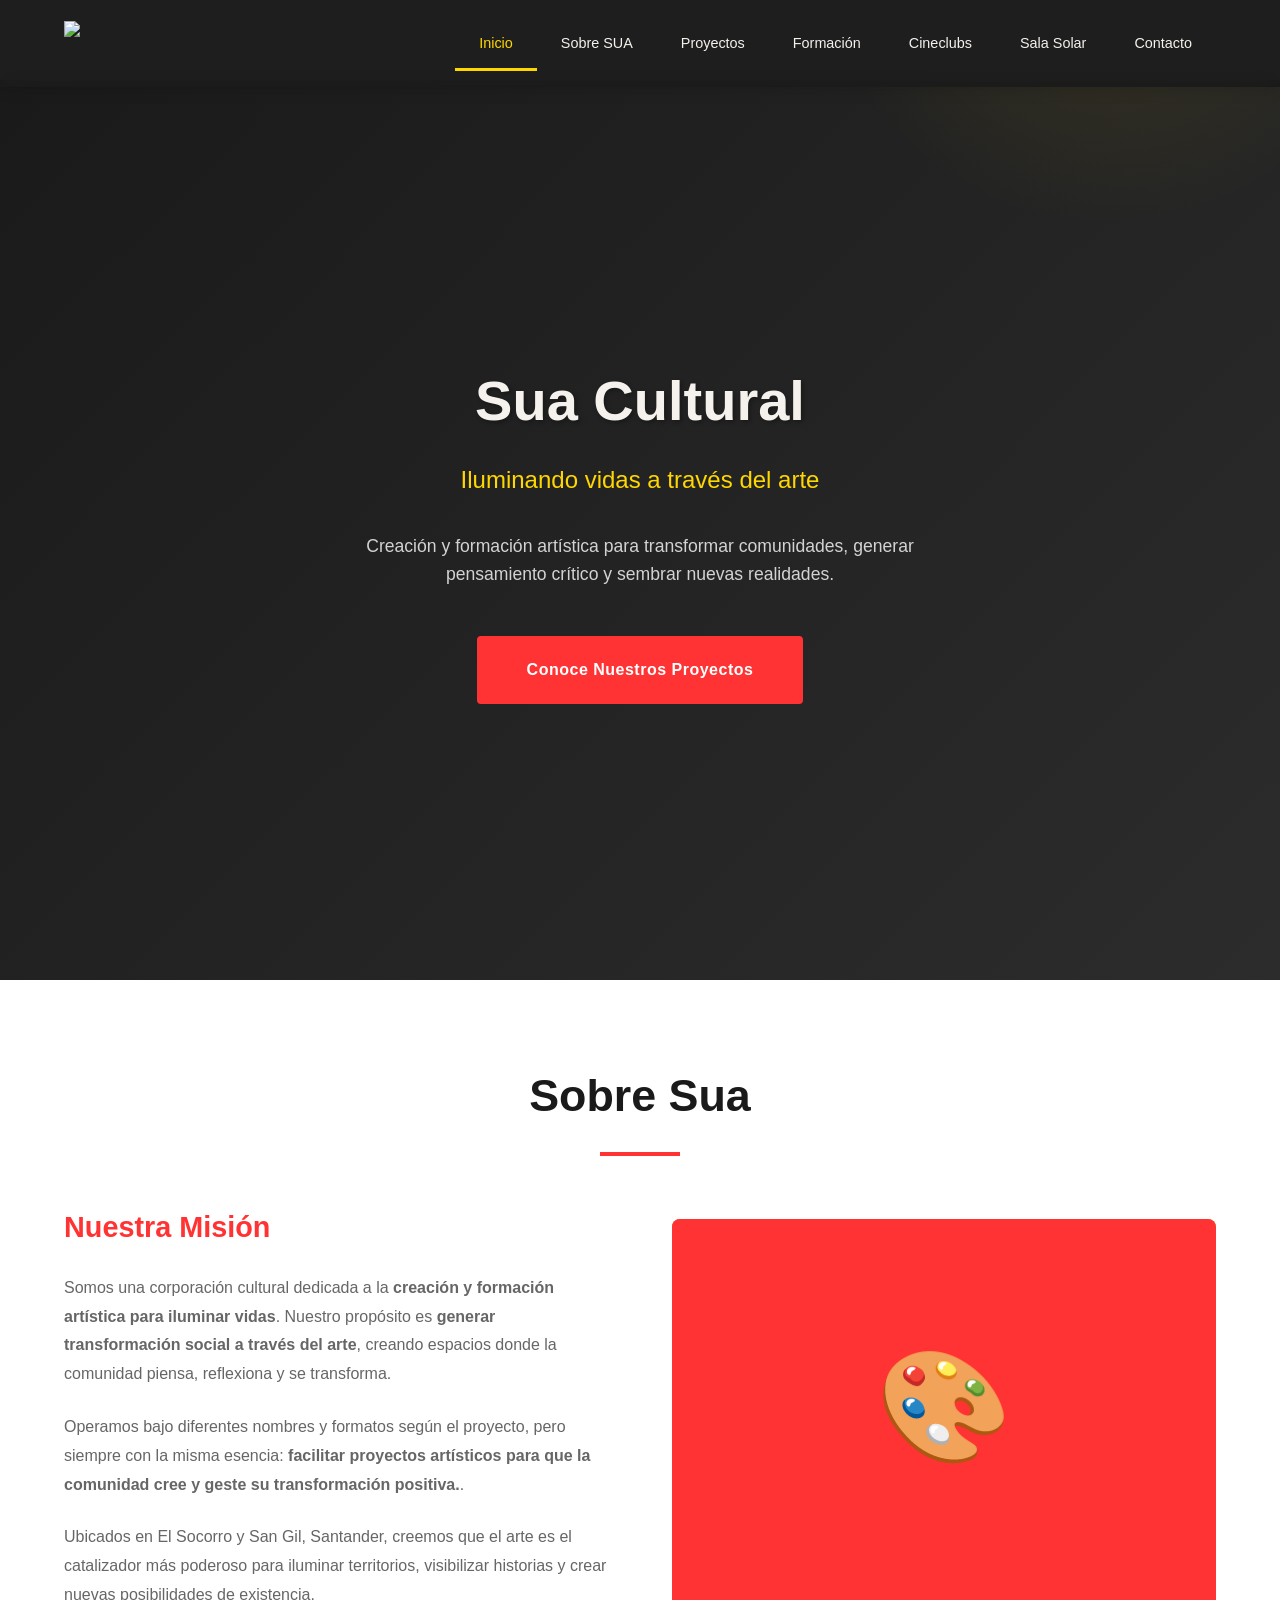
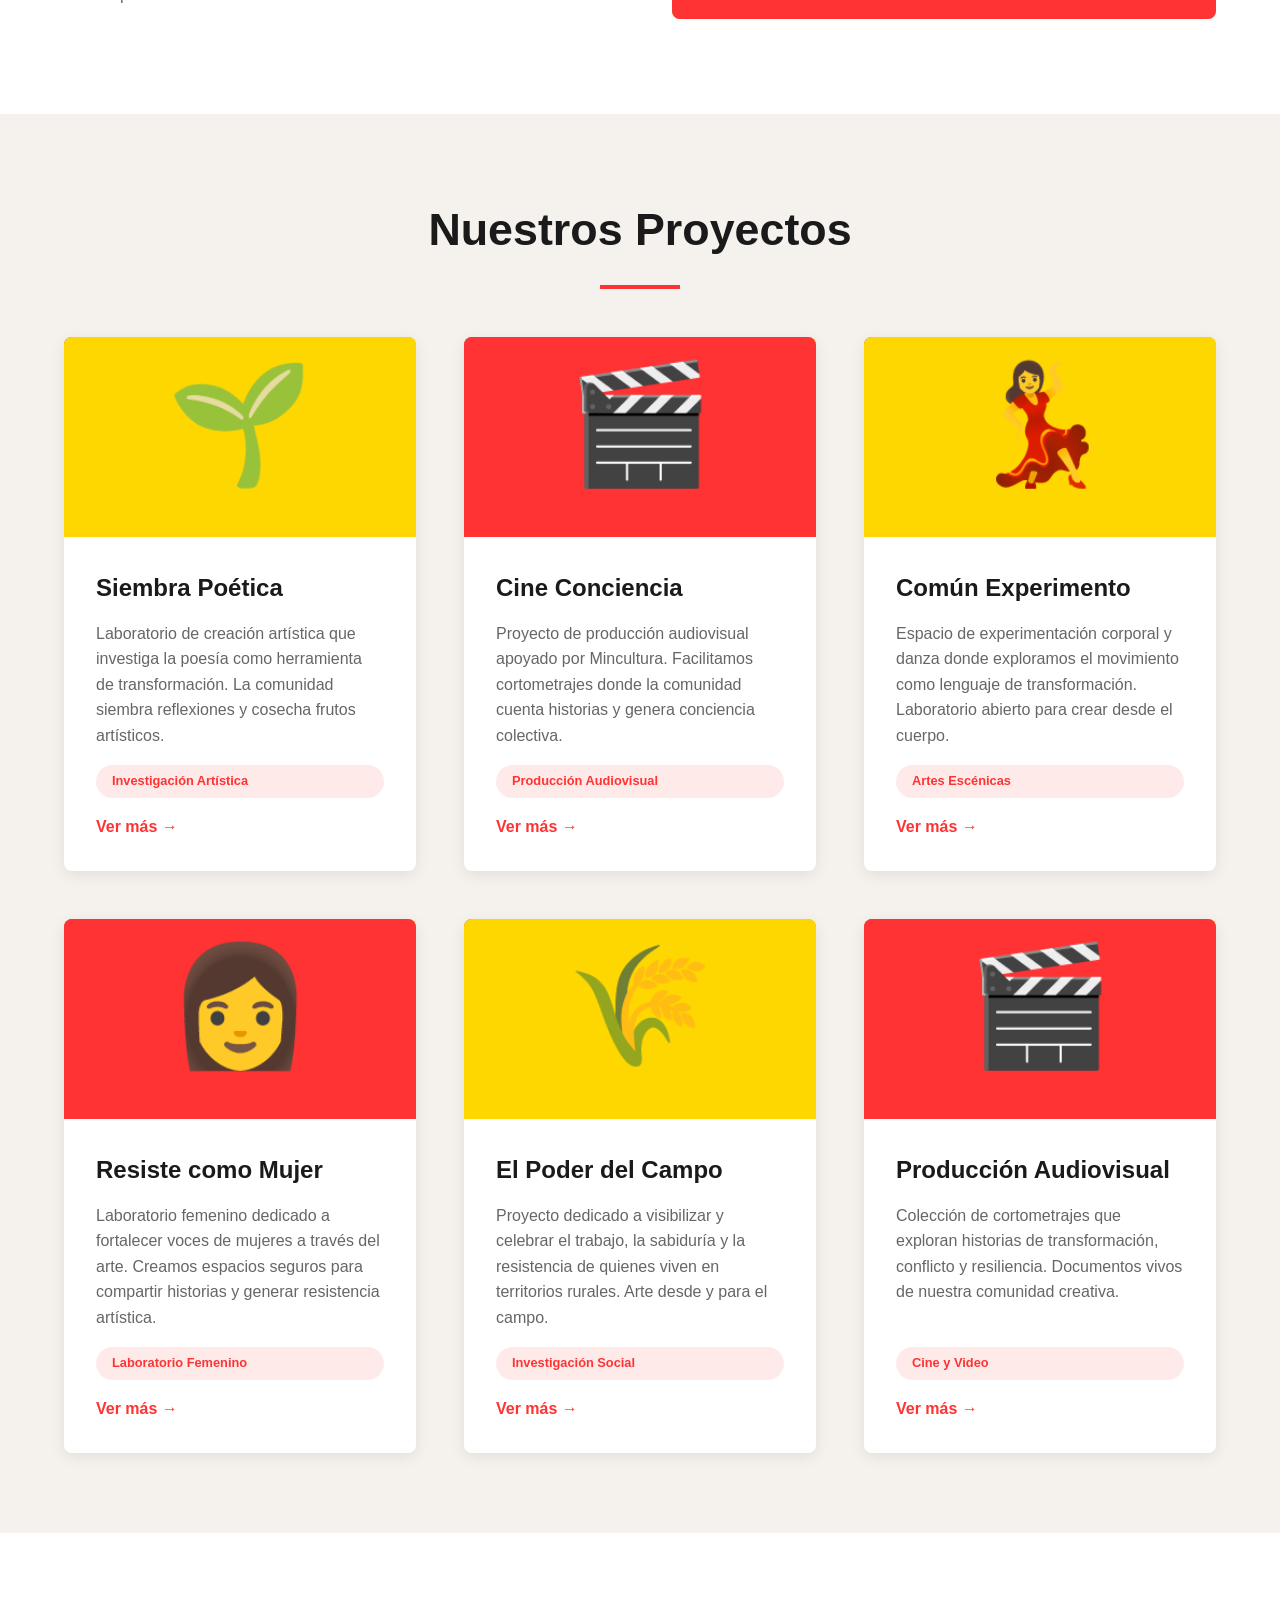
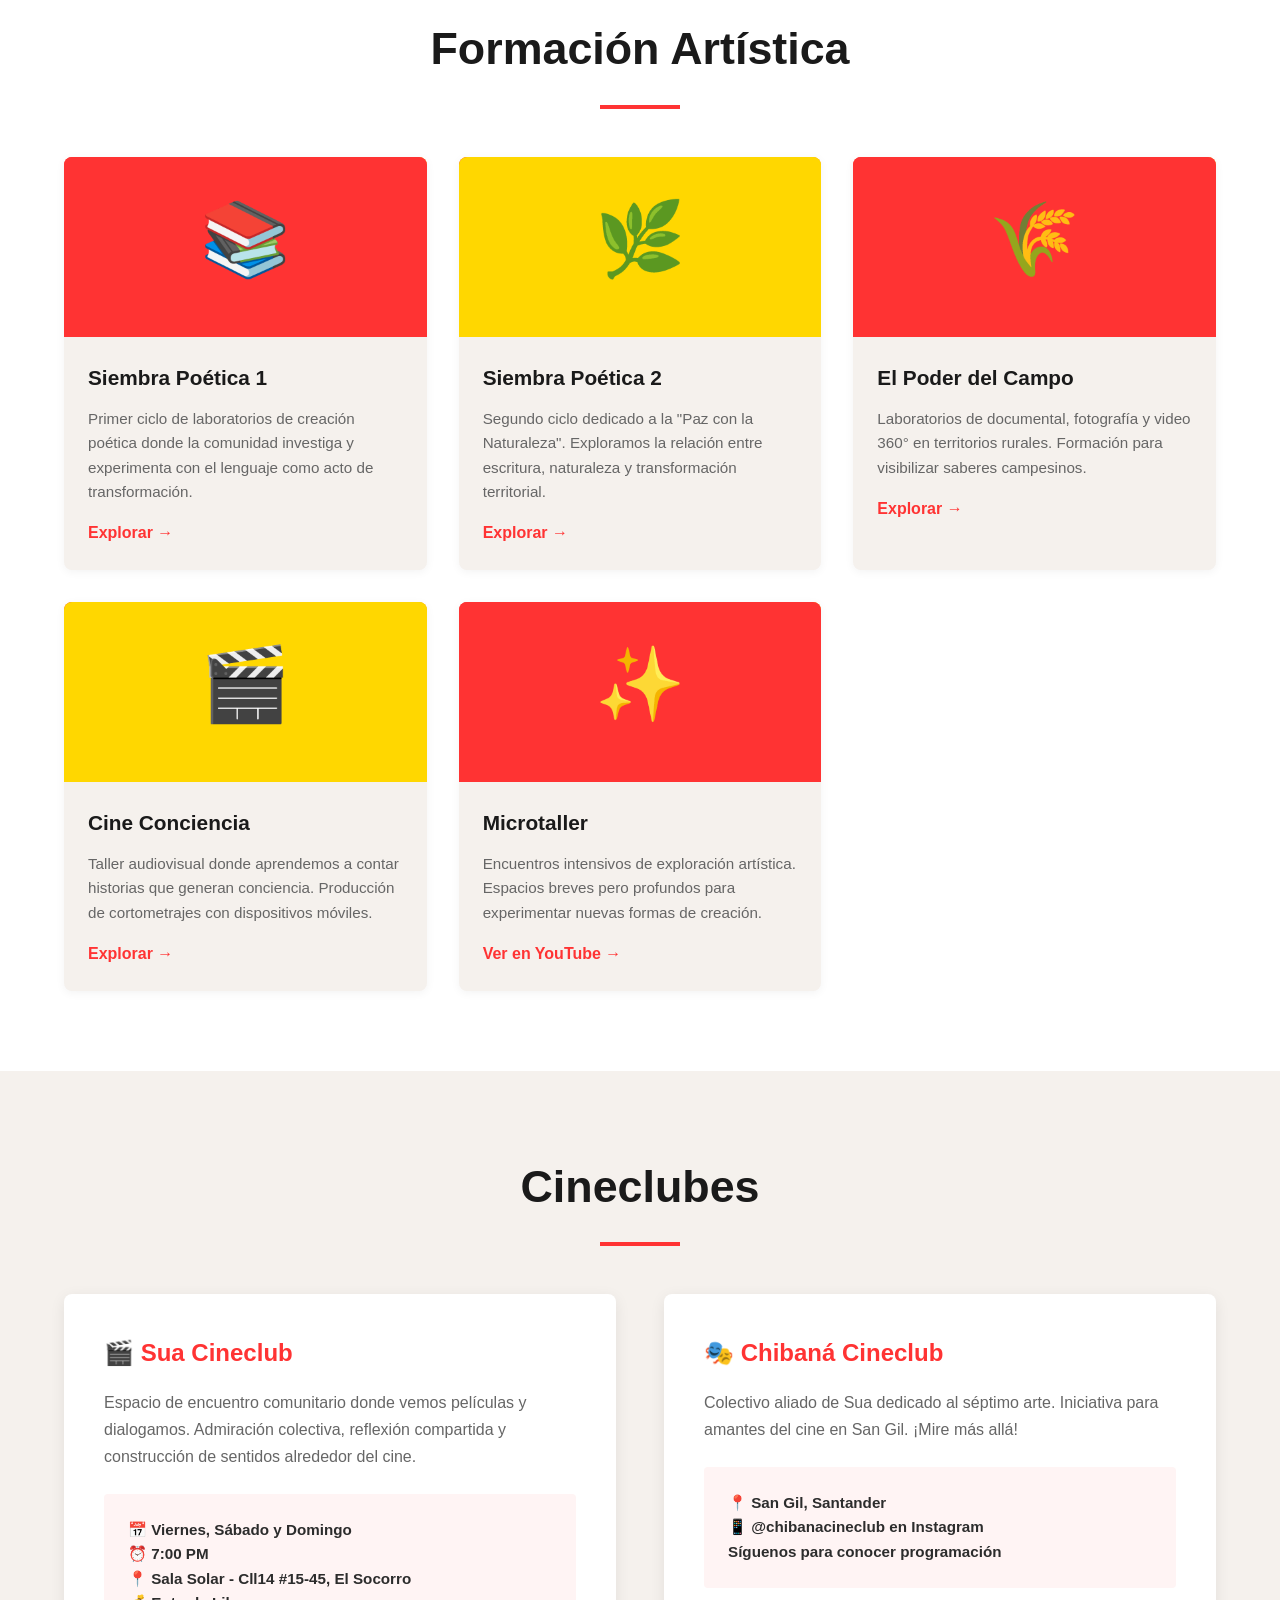
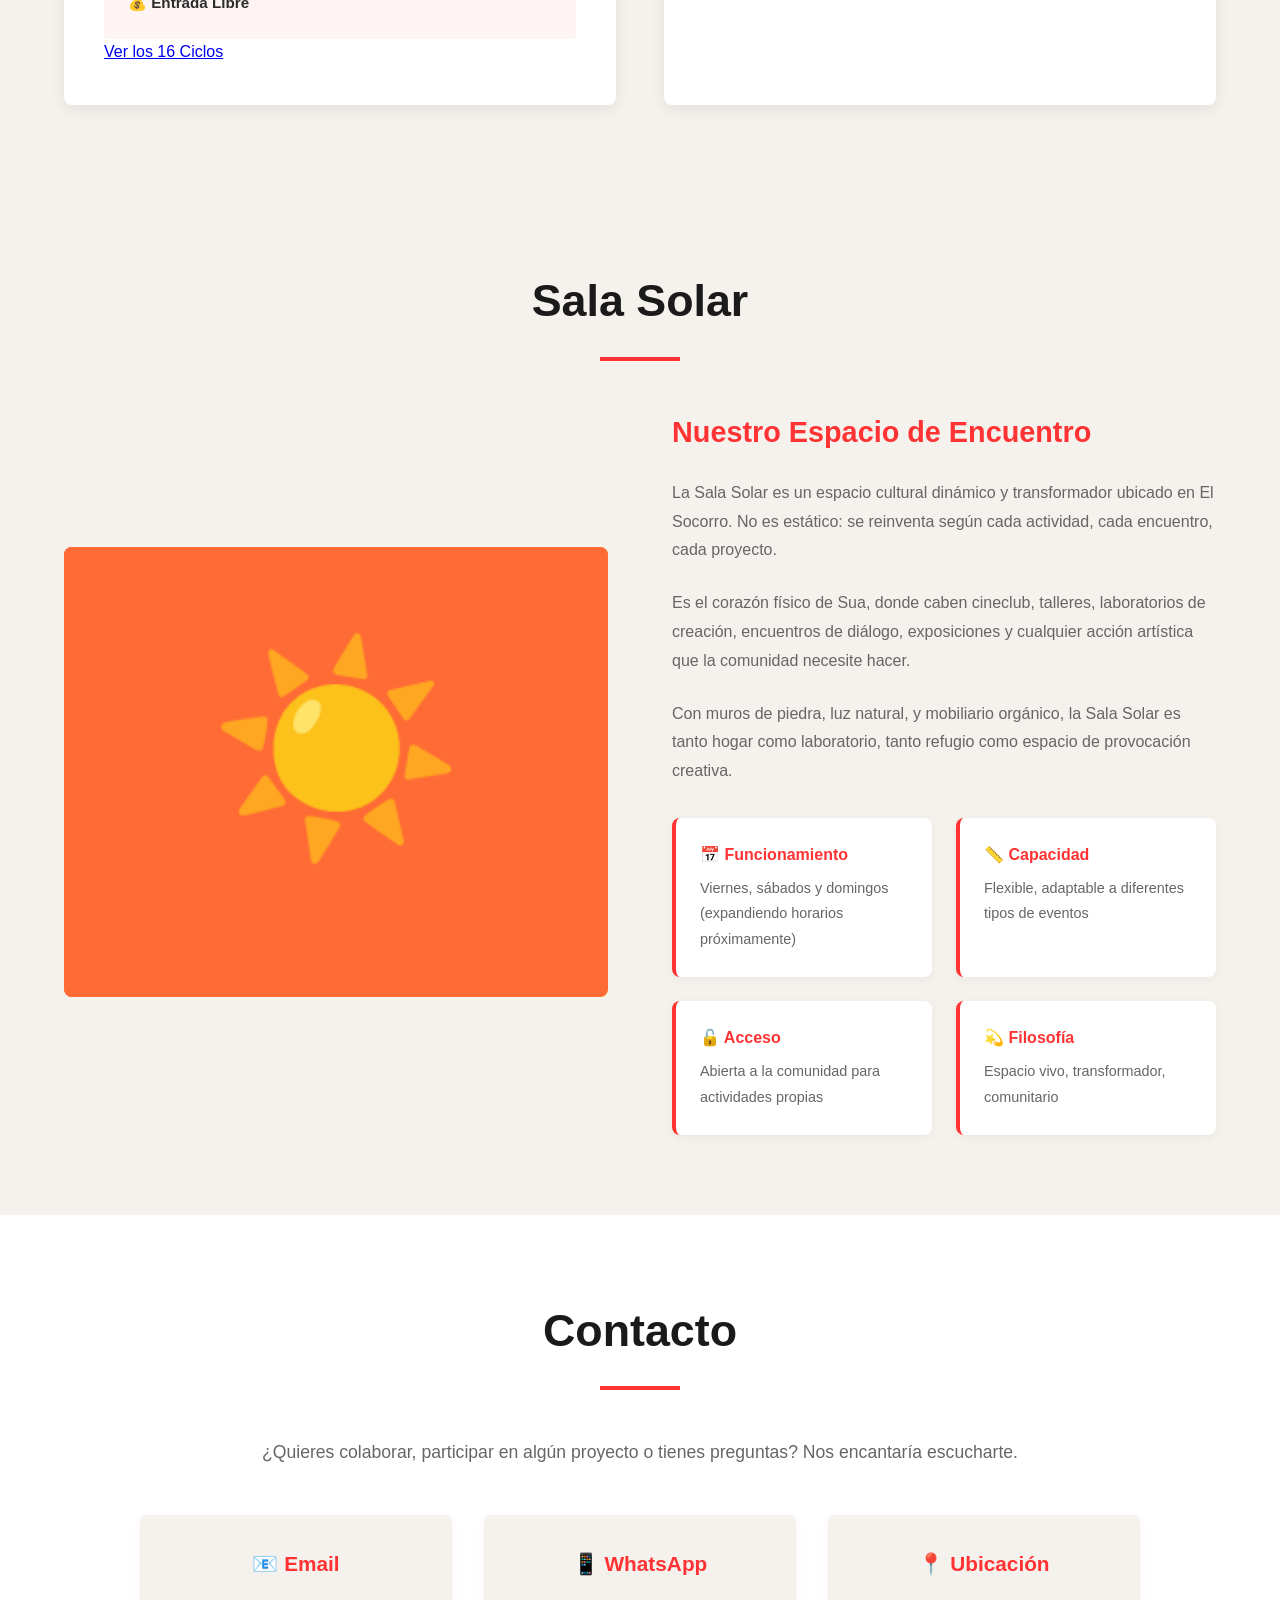
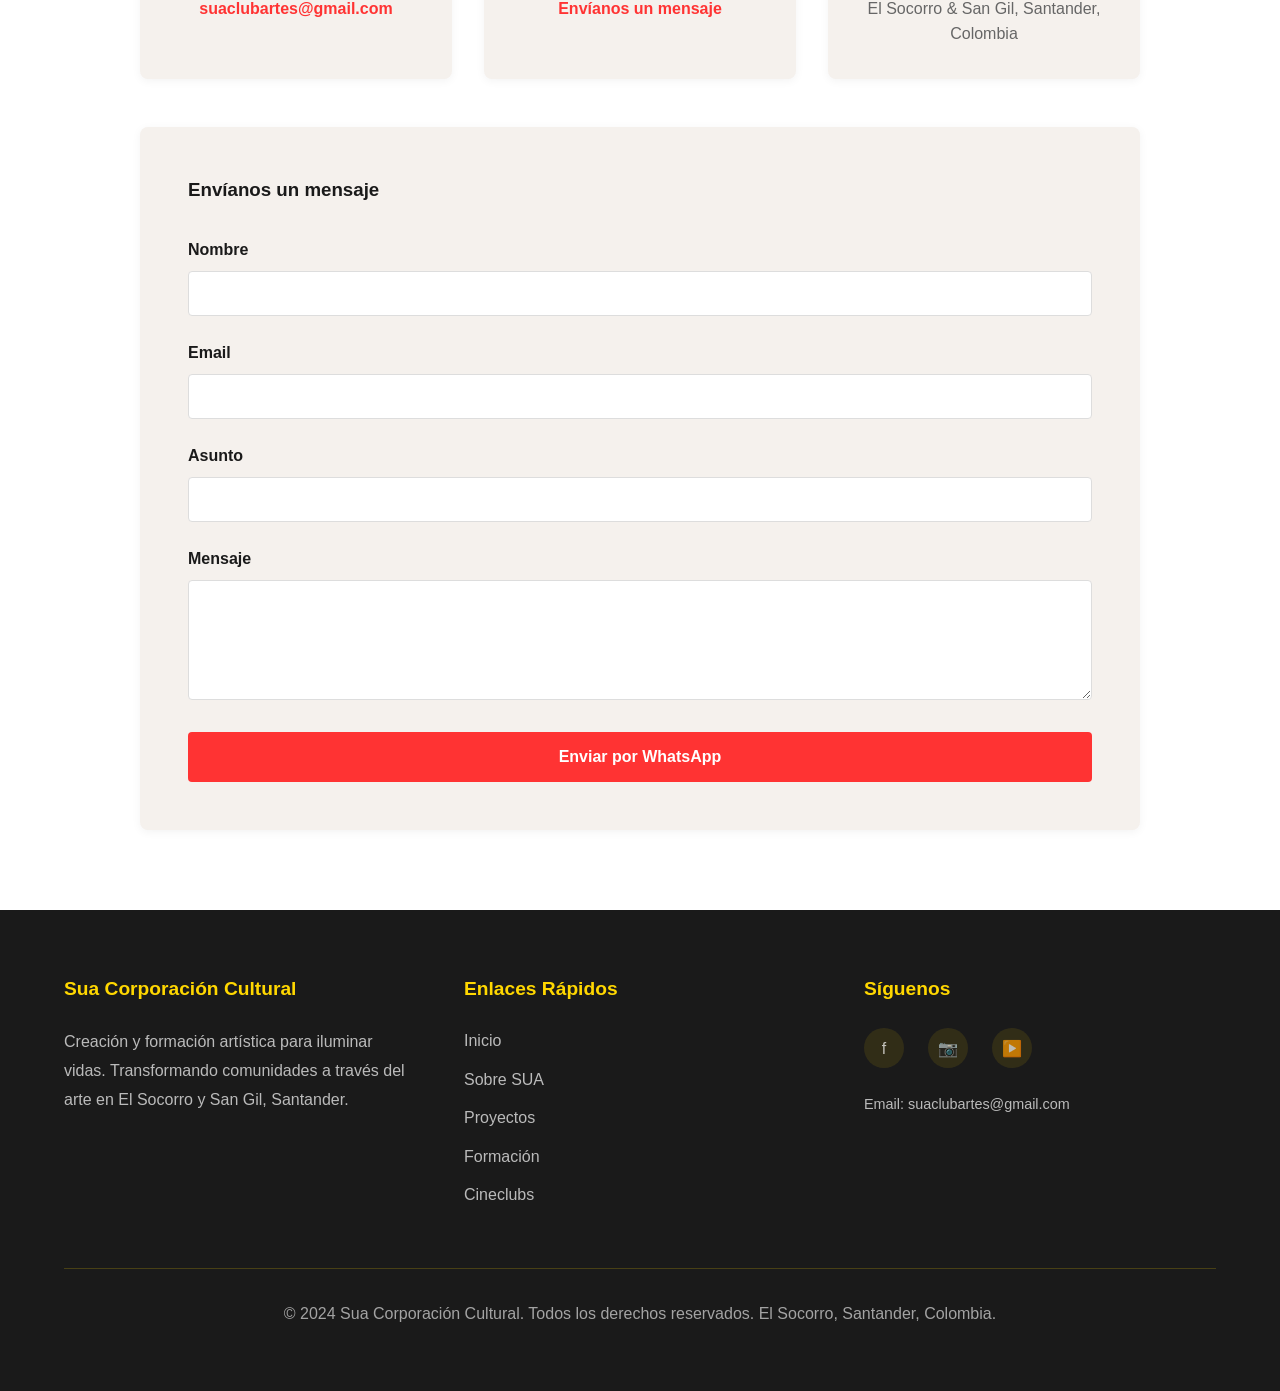
==== index.html @ 92592a9c "Add files via upload" ====
<!DOCTYPE html>
<html lang="es">
<head>
    <meta charset="UTF-8">
    <meta name="viewport" content="width=device-width, initial-scale=1.0">
    <meta name="description" content="Sua Corporación Cultural - Creación y formación artística para iluminar vidas">
    <title>Sua Cultural - Iluminando vidas a través del arte</title>
    <link rel="icon" type="image/png" href="https://github.com/sua-cultural/web26/blob/main/sol-icon32.png?raw=true">
    <style>
        * {
            margin: 0;
            padding: 0;
            box-sizing: border-box;
        }

        :root {
            --primary: #1a1a1a;
            --secondary: #FF3333;
            --accent: #FFD700;
            --light: #f5f1ed;
            --text: #2c2c2c;
            --text-light: #666;
        }

        html {
            scroll-behavior: smooth;
        }

        body {
            font-family: -apple-system, BlinkMacSystemFont, 'Segoe UI', Roboto, Oxygen, Ubuntu, Cantarell, sans-serif;
            background: var(--light);
            color: var(--text);
            line-height: 1.6;
        }

        img {
            max-width: 100%;
            height: auto;
            display: block;
        }

        /* ===== HEADER STICKY ===== */
        header {
            position: fixed;
            top: 0;
            width: 100%;
            background: rgba(26, 26, 26, 0.98);
            backdrop-filter: blur(10px);
            z-index: 1000;
            padding: 1rem 5%;
            display: flex;
            justify-content: space-between;
            align-items: center;
            box-shadow: 0 2px 15px rgba(0, 0, 0, 0.15);
        }

        .logo {
            display: flex;
            align-items: center;
            gap: 1rem;
            text-decoration: none;
            cursor: pointer;
            transition: transform 0.3s ease;
            max-width: 180px;
        }

        .logo:hover {
            transform: scale(1.05);
        }

        .logo img {
            height: 45px;
            width: auto;
        }

        /* Navegación */
        .nav-links {
            display: flex;
            list-style: none;
            gap: 0;
            margin: 0;
            padding: 0;
        }

        .nav-links a {
            display: block;
            padding: 1rem 1.5rem;
            color: var(--light);
            text-decoration: none;
            font-size: 0.9rem;
            font-weight: 500;
            transition: all 0.3s ease;
            position: relative;
        }

        .nav-links a:hover {
            color: var(--accent);
            background: rgba(255, 215, 0, 0.05);
        }

        .nav-links a::after {
            content: '';
            position: absolute;
            bottom: 0;
            left: 0;
            width: 0;
            height: 3px;
            background: var(--accent);
            transition: width 0.3s ease;
        }

        .nav-links a:hover::after,
        .nav-links a.active::after {
            width: 100%;
        }

        .nav-links a.active {
            color: var(--accent);
        }

        /* ===== HERO SECTION ===== */
        .hero {
            margin-top: 80px;
            min-height: 100vh;
            background: linear-gradient(135deg, var(--primary) 0%, #2c2c2c 100%);
            color: var(--light);
            display: flex;
            align-items: center;
            justify-content: center;
            padding: 3rem 5%;
            position: relative;
            overflow: hidden;
        }

        .hero::before {
            content: '';
            position: absolute;
            top: -50%;
            right: -10%;
            width: 600px;
            height: 600px;
            background: radial-gradient(circle, rgba(255, 215, 0, 0.1) 0%, transparent 70%);
            border-radius: 50%;
            animation: float 20s ease-in-out infinite;
        }

        @keyframes float {
            0%, 100% { transform: translateY(0px); }
            50% { transform: translateY(30px); }
        }

        .hero-content {
            position: relative;
            z-index: 1;
            max-width: 800px;
            text-align: center;
            animation: slideUp 0.8s ease-out;
        }

        @keyframes slideUp {
            from {
                opacity: 0;
                transform: translateY(30px);
            }
            to {
                opacity: 1;
                transform: translateY(0);
            }
        }

        .hero h1 {
            font-size: clamp(2rem, 8vw, 3.5rem);
            margin-bottom: 1rem;
            font-weight: 700;
            text-shadow: 2px 2px 4px rgba(0, 0, 0, 0.3);
        }

        .hero .subtitle {
            font-size: clamp(1rem, 4vw, 1.5rem);
            color: var(--accent);
            margin-bottom: 2rem;
            font-weight: 300;
        }

        .hero .tagline {
            font-size: 1.1rem;
            color: rgba(255, 255, 255, 0.8);
            margin-bottom: 3rem;
            max-width: 600px;
            margin-left: auto;
            margin-right: auto;
        }

        .cta-button {
            display: inline-block;
            padding: 1.2rem 3rem;
            background: var(--secondary);
            color: white;
            text-decoration: none;
            border-radius: 4px;
            font-weight: 600;
            letter-spacing: 0.5px;
            transition: all 0.3s ease;
            border: 2px solid var(--secondary);
            cursor: pointer;
        }

        .cta-button:hover {
            background: transparent;
            color: var(--secondary);
            transform: translateY(-2px);
            box-shadow: 0 10px 25px rgba(255, 51, 51, 0.2);
        }

        /* ===== SECCIONES GENERALES ===== */
        section {
            padding: 5rem 5%;
            min-height: auto;
        }

        .section-title {
            font-size: clamp(1.8rem, 6vw, 2.8rem);
            margin-bottom: 3rem;
            color: var(--primary);
            text-align: center;
            position: relative;
            padding-bottom: 1.5rem;
        }

        .section-title::after {
            content: '';
            position: absolute;
            bottom: 0;
            left: 50%;
            transform: translateX(-50%);
            width: 80px;
            height: 4px;
            background: var(--secondary);
        }

        /* ===== SOBRE NOSOTROS ===== */
        .about {
            background: white;
        }

        .about-content {
            display: grid;
            grid-template-columns: 1fr 1fr;
            gap: 4rem;
            align-items: center;
            max-width: 1200px;
            margin: 0 auto;
        }

        .about-text h3 {
            font-size: 1.8rem;
            color: var(--secondary);
            margin-bottom: 1.5rem;
        }

        .about-text p {
            margin-bottom: 1.5rem;
            color: var(--text-light);
            line-height: 1.8;
        }

        .about-image {
            background: linear-gradient(135deg, var(--secondary) 0%, var(--accent) 100%);
            height: 400px;
            border-radius: 8px;
            display: flex;
            align-items: center;
            justify-content: center;
            overflow: hidden;
        }

        .about-image img {
            width: 100%;
            height: 100%;
            object-fit: cover;
        }

        /* ===== PROYECTOS ===== */
        .projects {
            background: var(--light);
        }

        .projects-grid {
            display: grid;
            grid-template-columns: repeat(auto-fit, minmax(300px, 1fr));
            gap: 3rem;
            max-width: 1200px;
            margin: 0 auto;
        }

        .project-card {
            background: white;
            border-radius: 8px;
            overflow: hidden;
            box-shadow: 0 4px 15px rgba(0, 0, 0, 0.08);
            transition: all 0.3s ease;
            display: flex;
            flex-direction: column;
        }

        .project-card:hover {
            transform: translateY(-8px);
            box-shadow: 0 12px 30px rgba(0, 0, 0, 0.15);
        }

        .project-image {
            height: 200px;
            background: linear-gradient(135deg, var(--secondary) 0%, var(--accent) 100%);
            display: flex;
            align-items: center;
            justify-content: center;
            overflow: hidden;
        }

        .project-image img {
            width: 100%;
            height: 100%;
            object-fit: cover;
        }

        .project-content {
            padding: 2rem;
            flex-grow: 1;
            display: flex;
            flex-direction: column;
        }

        .project-content h3 {
            font-size: 1.5rem;
            color: var(--primary);
            margin-bottom: 0.8rem;
        }

        .project-content p {
            color: var(--text-light);
            margin-bottom: 1rem;
            flex-grow: 1;
        }

        .project-type {
            display: inline-block;
            padding: 0.4rem 1rem;
            background: rgba(255, 51, 51, 0.1);
            color: var(--secondary);
            font-size: 0.8rem;
            border-radius: 20px;
            font-weight: 600;
        }

        .project-link {
            color: var(--secondary);
            text-decoration: none;
            font-weight: 600;
            margin-top: 1rem;
            transition: all 0.3s ease;
            display: inline-block;
        }

        .project-link:hover {
            gap: 0.5rem;
        }

        /* ===== FORMACIÓN ARTÍSTICA ===== */
        .formation {
            background: white;
        }

        .formation-grid {
            display: grid;
            grid-template-columns: repeat(auto-fit, minmax(280px, 1fr));
            gap: 2rem;
            max-width: 1200px;
            margin: 0 auto;
        }

        .formation-card {
            background: var(--light);
            border-radius: 8px;
            overflow: hidden;
            box-shadow: 0 2px 10px rgba(0, 0, 0, 0.05);
            transition: all 0.3s ease;
            display: flex;
            flex-direction: column;
        }

        .formation-card:hover {
            transform: translateY(-5px);
            box-shadow: 0 8px 20px rgba(0, 0, 0, 0.1);
        }

        .formation-image {
            height: 180px;
            background: linear-gradient(135deg, var(--secondary) 0%, var(--accent) 100%);
            overflow: hidden;
        }

        .formation-image img {
            width: 100%;
            height: 100%;
            object-fit: cover;
        }

        .formation-content {
            padding: 1.5rem;
            flex-grow: 1;
        }

        .formation-content h3 {
            font-size: 1.3rem;
            color: var(--primary);
            margin-bottom: 0.8rem;
        }

        .formation-content p {
            font-size: 0.95rem;
            color: var(--text-light);
        }

        .formation-link {
            color: var(--secondary);
            text-decoration: none;
            font-weight: 600;
            margin-top: 1rem;
            transition: all 0.3s ease;
            display: inline-block;
        }

        /* ===== CINECLUBS ===== */
        .cineclubs {
            background: var(--light);
        }

        .cineclubs-grid {
            display: grid;
            grid-template-columns: repeat(auto-fit, minmax(300px, 1fr));
            gap: 3rem;
            max-width: 1200px;
            margin: 0 auto;
        }

        .cineclub-item {
            background: white;
            border-radius: 8px;
            padding: 2.5rem;
            box-shadow: 0 4px 15px rgba(0, 0, 0, 0.08);
            transition: all 0.3s ease;
        }

        .cineclub-item:hover {
            transform: translateY(-8px);
            box-shadow: 0 12px 30px rgba(0, 0, 0, 0.15);
        }

        .cineclub-item h3 {
            font-size: 1.5rem;
            color: var(--secondary);
            margin-bottom: 1rem;
        }

        .cineclub-item p {
            color: var(--text-light);
            margin-bottom: 0.8rem;
            line-height: 1.7;
        }

        .cineclub-info {
            padding: 1.5rem;
            background: rgba(255, 51, 51, 0.05);
            border-radius: 4px;
            margin-top: 1.5rem;
            font-size: 0.95rem;
            color: var(--text);
        }

        /* ===== PRODUCCIÓN AUDIOVISUAL ===== */
        .audiovisual {
            background: white;
        }

        .audiovisual-grid {
            display: grid;
            grid-template-columns: repeat(auto-fit, minmax(250px, 1fr));
            gap: 2rem;
            max-width: 1200px;
            margin: 0 auto;
        }

        .film-card {
            background: var(--light);
            border-radius: 8px;
            overflow: hidden;
            box-shadow: 0 2px 10px rgba(0, 0, 0, 0.05);
            transition: all 0.3s ease;
        }

        .film-card:hover {
            transform: translateY(-5px);
            box-shadow: 0 8px 20px rgba(0, 0, 0, 0.1);
        }

        .film-poster {
            height: 200px;
            background: linear-gradient(135deg, var(--secondary) 0%, var(--accent) 100%);
            overflow: hidden;
        }

        .film-poster img {
            width: 100%;
            height: 100%;
            object-fit: cover;
        }

        .film-info {
            padding: 1.5rem;
        }

        .film-info h3 {
            font-size: 1.2rem;
            color: var(--primary);
            margin-bottom: 0.5rem;
        }

        .film-info p {
            font-size: 0.85rem;
            color: var(--text-light);
        }

        .film-link {
            color: var(--secondary);
            text-decoration: none;
            font-weight: 600;
            margin-top: 1rem;
            display: inline-block;
            transition: all 0.3s ease;
        }

        .film-link:hover {
            color: var(--accent);
        }

        /* ===== SALA SOLAR ===== */
        .sala-solar {
            background: var(--light);
        }

        .sala-content {
            display: grid;
            grid-template-columns: 1fr 1fr;
            gap: 4rem;
            align-items: center;
            max-width: 1200px;
            margin: 0 auto;
        }

        .sala-image {
            height: 450px;
            background: linear-gradient(135deg, #FF3333 0%, #FFD700 100%);
            border-radius: 8px;
            display: flex;
            align-items: center;
            justify-content: center;
            overflow: hidden;
        }

        .sala-image img {
            width: 100%;
            height: 100%;
            object-fit: cover;
        }

        .sala-text h3 {
            font-size: 1.8rem;
            color: var(--secondary);
            margin-bottom: 1.5rem;
        }

        .sala-text p {
            margin-bottom: 1.5rem;
            color: var(--text-light);
            line-height: 1.8;
        }

        .sala-features {
            display: grid;
            grid-template-columns: 1fr 1fr;
            gap: 1.5rem;
            margin-top: 2rem;
        }

        .feature {
            padding: 1.5rem;
            background: white;
            border-radius: 8px;
            border-left: 4px solid var(--secondary);
            box-shadow: 0 2px 10px rgba(0, 0, 0, 0.05);
        }

        .feature h4 {
            color: var(--secondary);
            margin-bottom: 0.5rem;
            font-size: 1rem;
        }

        .feature p {
            font-size: 0.9rem;
            color: var(--text-light);
            margin: 0;
        }

        /* ===== CONTACTO ===== */
        .contact {
            background: white;
        }

        .contact-content {
            max-width: 1000px;
            margin: 0 auto;
        }

        .contact-intro {
            text-align: center;
            margin-bottom: 3rem;
        }

        .contact-intro p {
            font-size: 1.1rem;
            color: var(--text-light);
        }

        .contact-info {
            display: grid;
            grid-template-columns: repeat(auto-fit, minmax(250px, 1fr));
            gap: 2rem;
            margin-bottom: 3rem;
        }

        .contact-item {
            background: var(--light);
            padding: 2rem;
            border-radius: 8px;
            text-align: center;
            box-shadow: 0 2px 10px rgba(0, 0, 0, 0.05);
        }

        .contact-item h3 {
            color: var(--secondary);
            margin-bottom: 1rem;
            font-size: 1.3rem;
        }

        .contact-item p {
            color: var(--text-light);
        }

        .contact-item a {
            color: var(--secondary);
            text-decoration: none;
            font-weight: 600;
            transition: all 0.3s ease;
        }

        .contact-item a:hover {
            color: var(--accent);
        }

        .contact-form {
            background: var(--light);
            padding: 3rem;
            border-radius: 8px;
            box-shadow: 0 2px 10px rgba(0, 0, 0, 0.05);
        }

        .form-group {
            margin-bottom: 1.5rem;
        }

        .form-group label {
            display: block;
            font-weight: 600;
            color: var(--primary);
            margin-bottom: 0.5rem;
        }

        .form-group input,
        .form-group textarea {
            width: 100%;
            padding: 0.8rem;
            border: 1px solid #ddd;
            border-radius: 4px;
            font-family: inherit;
            font-size: 1rem;
            transition: border-color 0.3s ease;
        }

        .form-group input:focus,
        .form-group textarea:focus {
            outline: none;
            border-color: var(--secondary);
            box-shadow: 0 0 0 3px rgba(255, 51, 51, 0.1);
        }

        .form-group textarea {
            resize: vertical;
            min-height: 120px;
        }

        .submit-btn {
            width: 100%;
            padding: 1rem;
            background: var(--secondary);
            color: white;
            border: none;
            border-radius: 4px;
            font-weight: 600;
            cursor: pointer;
            font-size: 1rem;
            transition: all 0.3s ease;
        }

        .submit-btn:hover {
            background: var(--primary);
            transform: translateY(-2px);
            box-shadow: 0 8px 20px rgba(255, 51, 51, 0.2);
        }

        /* ===== FOOTER ===== */
        footer {
            background: var(--primary);
            color: var(--light);
            padding: 4rem 5%;
        }

        .footer-content {
            display: grid;
            grid-template-columns: repeat(auto-fit, minmax(250px, 1fr));
            gap: 3rem;
            max-width: 1200px;
            margin: 0 auto 3rem;
        }

        .footer-section h4 {
            color: var(--accent);
            margin-bottom: 1.5rem;
            font-size: 1.2rem;
        }

        .footer-section p {
            color: rgba(255, 255, 255, 0.7);
            line-height: 1.8;
            margin-bottom: 1rem;
        }

        .footer-section ul {
            list-style: none;
        }

        .footer-section li {
            margin-bottom: 0.8rem;
        }

        .footer-section a {
            color: rgba(255, 255, 255, 0.7);
            text-decoration: none;
            transition: color 0.3s ease;
        }

        .footer-section a:hover {
            color: var(--accent);
        }

        .social-links {
            display: flex;
            gap: 1.5rem;
            margin-top: 1.5rem;
        }

        .social-links a {
            display: inline-flex;
            align-items: center;
            justify-content: center;
            width: 40px;
            height: 40px;
            background: rgba(255, 215, 0, 0.1);
            border-radius: 50%;
            transition: all 0.3s ease;
        }

        .social-links a:hover {
            background: var(--accent);
            color: var(--primary);
        }

        .footer-bottom {
            border-top: 1px solid rgba(255, 215, 0, 0.2);
            padding-top: 2rem;
            text-align: center;
            color: rgba(255, 255, 255, 0.6);
            max-width: 1200px;
            margin: 0 auto;
        }

        /* ===== RESPONSIVE ===== */
        @media (max-width: 768px) {
            header {
                padding: 0.8rem 4%;
            }

            .nav-links a {
                padding: 0.8rem 1rem;
                font-size: 0.8rem;
            }

            .logo img {
                height: 35px;
            }

            .hero {
                margin-top: 70px;
                padding: 2rem 4%;
            }

            .section-title {
                margin-bottom: 2rem;
            }

            .about-content,
            .sala-content {
                grid-template-columns: 1fr;
            }

            .sala-features {
                grid-template-columns: 1fr;
            }

            .projects-grid,
            .formation-grid,
            .audiovisual-grid,
            .cineclubs-grid {
                grid-template-columns: 1fr;
            }

            section {
                padding: 3rem 4%;
            }

            .contact-form {
                padding: 1.5rem;
            }
        }

        @media (max-width: 600px) {
            header {
                padding: 0.7rem 3%;
            }

            .nav-links a {
                padding: 0.7rem 0.7rem;
                font-size: 0.7rem;
            }

            .logo {
                max-width: 120px;
            }

            .logo img {
                height: 28px;
            }

            .hero {
                margin-top: 60px;
                padding: 2rem 3%;
            }

            .cta-button {
                padding: 0.9rem 2rem;
                font-size: 0.9rem;
            }

            section {
                padding: 2rem 3%;
            }

            .section-title {
                font-size: 1.6rem;
                margin-bottom: 1.5rem;
            }

            .contact-form {
                padding: 1rem;
            }

            .about-image,
            .sala-image {
                height: 250px;
            }
        }
    </style>
</head>
<body>
    <!-- HEADER -->
    <header>
        <a href="#inicio" class="logo">
            <img src="https://github.com/sua-cultural/web26/blob/main/sol-icon32.png?raw=true">
        </a>

        <nav>
            <ul class="nav-links">
                <li><a href="#inicio" class="nav-link active">Inicio</a></li>
                <li><a href="#sobre-sua" class="nav-link">Sobre SUA</a></li>
                <li><a href="#proyectos" class="nav-link">Proyectos</a></li>
                <li><a href="#formacion" class="nav-link">Formación</a></li>
                <li><a href="#cineclub" class="nav-link">Cineclubs</a></li>
                <li><a href="#sala-solar" class="nav-link">Sala Solar</a></li>
                <li><a href="#contacto" class="nav-link">Contacto</a></li>
            </ul>
        </nav>
    </header>

    <!-- HERO -->
    <section id="inicio" class="hero">
        <div class="hero-content">
            <h1>Sua Cultural</h1>
            <p class="subtitle">Iluminando vidas a través del arte</p>
            <p class="tagline">Creación y formación artística para transformar comunidades, generar pensamiento crítico y sembrar nuevas realidades.</p>
            <a href="#proyectos" class="cta-button">Conoce Nuestros Proyectos</a>
        </div>
    </section>

    <!-- SOBRE NOSOTROS -->
    <section id="sobre-sua" class="about">
        <h2 class="section-title">Sobre Sua</h2>
        <div class="about-content">
            <div class="about-text">
                <h3>Nuestra Misión</h3>
                <p>Somos una corporación cultural dedicada a la <strong>creación y formación artística para iluminar vidas</strong>. Nuestro propósito es <strong>generar transformación social a través del arte</strong>, creando espacios donde la comunidad piensa, reflexiona y se transforma.</p>
                <p>Operamos bajo diferentes nombres y formatos según el proyecto, pero
                    siempre con la misma esencia: <strong>facilitar proyectos artísticos para que la comunidad cree y geste su transformación positiva.</strong>.</p>
                <p>Ubicados en El Socorro y San Gil, Santander, creemos que el arte es el catalizador más poderoso para iluminar territorios, visibilizar historias y crear nuevas posibilidades de existencia.</p>
            </div>
            <div class="about-image">
                <!-- Imagen Sala Solar -->
                <img src="data:image/svg+xml,%3Csvg xmlns='http://www.w3.org/2000/svg' viewBox='0 0 400 400'%3E%3Crect fill='%23FF3333' width='400' height='400'/%3E%3Ctext x='50%25' y='50%25' font-size='80' fill='white' text-anchor='middle' dominant-baseline='middle'%3E🎨%3C/text%3E%3C/svg%3E" alt="Sala Solar">
            </div>
        </div>
    </section>

    <!-- PROYECTOS -->
    <section id="proyectos" class="projects">
        <h2 class="section-title">Nuestros Proyectos</h2>
        <div class="projects-grid">
            <div class="project-card">
                <div class="project-image">
                    <img src="data:image/svg+xml,%3Csvg xmlns='http://www.w3.org/2000/svg' viewBox='0 0 300 300'%3E%3Crect fill='%23FFD700' width='300' height='300'/%3E%3Ctext x='50%25' y='50%25' font-size='100' text-anchor='middle' dominant-baseline='middle'%3E🌱%3C/text%3E%3C/svg%3E" alt="Siembra Poética">
                </div>
                <div class="project-content">
                    <h3>Siembra Poética</h3>
                    <p>Laboratorio de creación artística que investiga la poesía como herramienta de transformación. La comunidad siembra reflexiones y cosecha frutos artísticos.</p>
                    <span class="project-type">Investigación Artística</span>
                    <a href="siembra-poetica.html" class="project-link">Ver más →</a>
                </div>
            </div>

            <div class="project-card">
                <div class="project-image">
                    <img src="data:image/svg+xml,%3Csvg xmlns='http://www.w3.org/2000/svg' viewBox='0 0 300 300'%3E%3Crect fill='%23FF3333' width='300' height='300'/%3E%3Ctext x='50%25' y='50%25' font-size='100' text-anchor='middle' dominant-baseline='middle'%3E🎬%3C/text%3E%3C/svg%3E" alt="Cine Conciencia">
                </div>
                <div class="project-content">
                    <h3>Cine Conciencia</h3>
                    <p>Proyecto de producción audiovisual apoyado por Mincultura. Facilitamos cortometrajes donde la comunidad cuenta historias y genera conciencia colectiva.</p>
                    <span class="project-type">Producción Audiovisual</span>
                    <a href="cine-conciencia.html" class="project-link">Ver más →</a>
                </div>
            </div>

            <div class="project-card">
                <div class="project-image">
                    <img src="data:image/svg+xml,%3Csvg xmlns='http://www.w3.org/2000/svg' viewBox='0 0 300 300'%3E%3Crect fill='%23FFD700' width='300' height='300'/%3E%3Ctext x='50%25' y='50%25' font-size='100' text-anchor='middle' dominant-baseline='middle'%3E💃%3C/text%3E%3C/svg%3E" alt="Común Experimento">
                </div>
                <div class="project-content">
                    <h3>Común Experimento</h3>
                    <p>Espacio de experimentación corporal y danza donde exploramos el movimiento como lenguaje de transformación. Laboratorio abierto para crear desde el cuerpo.</p>
                    <span class="project-type">Artes Escénicas</span>
                    <a href="comun-experimento.html" class="project-link">Ver más →</a>
                </div>
            </div>

            <div class="project-card">
                <div class="project-image">
                    <img src="data:image/svg+xml,%3Csvg xmlns='http://www.w3.org/2000/svg' viewBox='0 0 300 300'%3E%3Crect fill='%23FF3333' width='300' height='300'/%3E%3Ctext x='50%25' y='50%25' font-size='100' text-anchor='middle' dominant-baseline='middle'%3E👩%3C/text%3E%3C/svg%3E" alt="Resiste como Mujer">
                </div>
                <div class="project-content">
                    <h3>Resiste como Mujer</h3>
                    <p>Laboratorio femenino dedicado a fortalecer voces de mujeres a través del arte. Creamos espacios seguros para compartir historias y generar resistencia artística.</p>
                    <span class="project-type">Laboratorio Femenino</span>
                    <a href="resiste-como-mujer.html" class="project-link">Ver más →</a>
                </div>
            </div>

            <div class="project-card">
                <div class="project-image">
                    <img src="data:image/svg+xml,%3Csvg xmlns='http://www.w3.org/2000/svg' viewBox='0 0 300 300'%3E%3Crect fill='%23FFD700' width='300' height='300'/%3E%3Ctext x='50%25' y='50%25' font-size='100' text-anchor='middle' dominant-baseline='middle'%3E🌾%3C/text%3E%3C/svg%3E" alt="El Poder del Campo">
                </div>
                <div class="project-content">
                    <h3>El Poder del Campo</h3>
                    <p>Proyecto dedicado a visibilizar y celebrar el trabajo, la sabiduría y la resistencia de quienes viven en territorios rurales. Arte desde y para el campo.</p>
                    <span class="project-type">Investigación Social</span>
                    <a href="el-poder-del-campo.html" class="project-link">Ver más →</a>
                </div>
            </div>

            <div class="project-card">
                <div class="project-image">
                    <img src="data:image/svg+xml,%3Csvg xmlns='http://www.w3.org/2000/svg' viewBox='0 0 300 300'%3E%3Crect fill='%23FF3333' width='300' height='300'/%3E%3Ctext x='50%25' y='50%25' font-size='100' text-anchor='middle' dominant-baseline='middle'%3E🎬%3C/text%3E%3C/svg%3E" alt="Producción Audiovisual">
                </div>
                <div class="project-content">
                    <h3>Producción Audiovisual</h3>
                    <p>Colección de cortometrajes que exploran historias de transformación, conflicto y resiliencia. Documentos vivos de nuestra comunidad creativa.</p>
                    <span class="project-type">Cine y Video</span>
                    <a href="produccion-audiovisual.html" class="project-link">Ver más →</a>
                </div>
            </div>
        </div>
    </section>

    <!-- FORMACIÓN ARTÍSTICA -->
    <section id="formacion" class="formation">
        <h2 class="section-title">Formación Artística</h2>
        <div class="formation-grid">
            <div class="formation-card">
                <div class="formation-image">
                    <img src="data:image/svg+xml,%3Csvg xmlns='http://www.w3.org/2000/svg' viewBox='0 0 300 200'%3E%3Crect fill='%23FF3333' width='300' height='200'/%3E%3Ctext x='50%25' y='50%25' font-size='60' text-anchor='middle' dominant-baseline='middle'%3E📚%3C/text%3E%3C/svg%3E" alt="Siembra Poética 1">
                </div>
                <div class="formation-content">
                    <h3>Siembra Poética 1</h3>
                    <p>Primer ciclo de laboratorios de creación poética donde la comunidad investiga y experimenta con el lenguaje como acto de transformación.</p>
                    <a href="siembra-poetica.html" class="formation-link">Explorar →</a>
                </div>
            </div>

            <div class="formation-card">
                <div class="formation-image">
                    <img src="data:image/svg+xml,%3Csvg xmlns='http://www.w3.org/2000/svg' viewBox='0 0 300 200'%3E%3Crect fill='%23FFD700' width='300' height='200'/%3E%3Ctext x='50%25' y='50%25' font-size='60' text-anchor='middle' dominant-baseline='middle'%3E🌿%3C/text%3E%3C/svg%3E" alt="Siembra Poética 2">
                </div>
                <div class="formation-content">
                    <h3>Siembra Poética 2</h3>
                    <p>Segundo ciclo dedicado a la "Paz con la Naturaleza". Exploramos la relación entre escritura, naturaleza y transformación territorial.</p>
                    <a href="siembra-poetica-2.html" class="formation-link">Explorar →</a>
                </div>
            </div>

            <div class="formation-card">
                <div class="formation-image">
                    <img src="data:image/svg+xml,%3Csvg xmlns='http://www.w3.org/2000/svg' viewBox='0 0 300 200'%3E%3Crect fill='%23FF3333' width='300' height='200'/%3E%3Ctext x='50%25' y='50%25' font-size='60' text-anchor='middle' dominant-baseline='middle'%3E🌾%3C/text%3E%3C/svg%3E" alt="El Poder del Campo">
                </div>
                <div class="formation-content">
                    <h3>El Poder del Campo</h3>
                    <p>Laboratorios de documental, fotografía y video 360° en territorios rurales. Formación para visibilizar saberes campesinos.</p>
                    <a href="el-poder-del-campo.html" class="formation-link">Explorar →</a>
                </div>
            </div>

            <div class="formation-card">
                <div class="formation-image">
                    <img src="data:image/svg+xml,%3Csvg xmlns='http://www.w3.org/2000/svg' viewBox='0 0 300 200'%3E%3Crect fill='%23FFD700' width='300' height='200'/%3E%3Ctext x='50%25' y='50%25' font-size='60' text-anchor='middle' dominant-baseline='middle'%3E🎬%3C/text%3E%3C/svg%3E" alt="Cine Conciencia">
                </div>
                <div class="formation-content">
                    <h3>Cine Conciencia</h3>
                    <p>Taller audiovisual donde aprendemos a contar historias que generan conciencia. Producción de cortometrajes con dispositivos móviles.</p>
                    <a href="cine-conciencia.html" class="formation-link">Explorar →</a>
                </div>
            </div>

            <div class="formation-card">
                <div class="formation-image">
                    <img src="data:image/svg+xml,%3Csvg xmlns='http://www.w3.org/2000/svg' viewBox='0 0 300 200'%3E%3Crect fill='%23FF3333' width='300' height='200'/%3E%3Ctext x='50%25' y='50%25' font-size='60' text-anchor='middle' dominant-baseline='middle'%3E✨%3C/text%3E%3C/svg%3E" alt="Microtaller">
                </div>
                <div class="formation-content">
                    <h3>Microtaller</h3>
                    <p>Encuentros intensivos de exploración artística. Espacios breves pero profundos para experimentar nuevas formas de creación.</p>
                    <a href="https://www.youtube.com/@suacultural" class="formation-link" target="_blank">Ver en YouTube →</a>
                </div>
            </div>
        </div>
    </section>

    <!-- CINECLUBS -->
    <section id="cineclub" class="cineclubs">
        <h2 class="section-title">Cineclubes</h2>
        <div class="cineclubs-grid">
            <div class="cineclub-item">
                <h3>🎬 Sua Cineclub</h3>
                <p>Espacio de encuentro comunitario donde vemos películas y dialogamos. Admiración colectiva, reflexión compartida y construcción de sentidos alrededor del cine.</p>
                <div class="cineclub-info">
                    <strong>📅 Viernes, Sábado y Domingo</strong><br>
                    <strong>⏰ 7:00 PM</strong><br>
                    <strong>📍 Sala Solar - Cll14 #15-45, El Socorro</strong><br>
                    <strong>💰 Entrada Libre</strong>
                </div>
                <div class="cineclub-buttons">
                    <a href="sua-cineclub.html" class="cineclub-btn">Ver los 16 Ciclos</a>
                </div>
            </div>

            <div class="cineclub-item">
                <h3>🎭 Chibaná Cineclub</h3>
                <p>Colectivo aliado de Sua dedicado al séptimo arte. Iniciativa para amantes del cine en San Gil. ¡Mire más allá!</p>
                <div class="cineclub-info">
                    <strong>📍 San Gil, Santander</strong><br>
                    <strong>📱 @chibanacineclub en Instagram</strong><br>
                    <strong>Síguenos para conocer programación</strong>
                </div>
            </div>
        </div>
    </section>

    <!-- SALA SOLAR -->
    <section id="sala-solar" class="sala-solar">
        <h2 class="section-title">Sala Solar</h2>
        <div class="sala-content">
            <div class="sala-image">
                <img src="data:image/svg+xml,%3Csvg xmlns='http://www.w3.org/2000/svg' viewBox='0 0 400 400'%3E%3Crect fill='%23FF6B35' width='400' height='400'/%3E%3Ctext x='50%25' y='50%25' font-size='150' text-anchor='middle' dominant-baseline='middle'%3E☀️%3C/text%3E%3C/svg%3E" alt="Sala Solar">
            </div>
            <div class="sala-text">
                <h3>Nuestro Espacio de Encuentro</h3>
                <p>La Sala Solar es un espacio cultural dinámico y transformador ubicado en El Socorro. No es estático: se reinventa según cada actividad, cada encuentro, cada proyecto.</p>
                <p>Es el corazón físico de Sua, donde caben cineclub, talleres, laboratorios de creación, encuentros de diálogo, exposiciones y cualquier acción artística que la comunidad necesite hacer.</p>
                <p>Con muros de piedra, luz natural, y mobiliario orgánico, la Sala Solar es tanto hogar como laboratorio, tanto refugio como espacio de provocación creativa.</p>
                
                <div class="sala-features">
                    <div class="feature">
                        <h4>📅 Funcionamiento</h4>
                        <p>Viernes, sábados y domingos (expandiendo horarios próximamente)</p>
                    </div>
                    <div class="feature">
                        <h4>📏 Capacidad</h4>
                        <p>Flexible, adaptable a diferentes tipos de eventos</p>
                    </div>
                    <div class="feature">
                        <h4>🔓 Acceso</h4>
                        <p>Abierta a la comunidad para actividades propias</p>
                    </div>
                    <div class="feature">
                        <h4>💫 Filosofía</h4>
                        <p>Espacio vivo, transformador, comunitario</p>
                    </div>
                </div>
            </div>
        </div>
    </section>

    <!-- CONTACTO -->
    <section id="contacto" class="contact">
        <h2 class="section-title">Contacto</h2>
        <div class="contact-content">
            <div class="contact-intro">
                <p>¿Quieres colaborar, participar en algún proyecto o tienes preguntas? Nos encantaría escucharte.</p>
            </div>

            <div class="contact-info">
                <div class="contact-item">
                    <h3>📧 Email</h3>
                    <p><a href="mailto:suaclubartes@gmail.com">suaclubartes@gmail.com</a></p>
                </div>
                <div class="contact-item">
                    <h3>📱 WhatsApp</h3>
                    <p><a href="https://wa.me/573008643242" target="_blank">Envíanos un mensaje</a></p>
                </div>
                <div class="contact-item">
                    <h3>📍 Ubicación</h3>
                    <p>El Socorro & San Gil, Santander, Colombia</p>
                </div>
            </div>

            <div class="contact-form">
                <h3 style="margin-bottom: 2rem; color: var(--primary);">Envíanos un mensaje</h3>
                <form onsubmit="handleFormSubmit(event)">
                    <div class="form-group">
                        <label for="nombre">Nombre</label>
                        <input type="text" id="nombre" name="nombre" required>
                    </div>
                    <div class="form-group">
                        <label for="email">Email</label>
                        <input type="email" id="email" name="email" required>
                    </div>
                    <div class="form-group">
                        <label for="asunto">Asunto</label>
                        <input type="text" id="asunto" name="asunto" required>
                    </div>
                    <div class="form-group">
                        <label for="mensaje">Mensaje</label>
                        <textarea id="mensaje" name="mensaje" required></textarea>
                    </div>
                    <button type="submit" class="submit-btn">Enviar por WhatsApp</button>
                </form>
            </div>
        </div>
    </section>

    <!-- FOOTER -->
    <footer>
        <div class="footer-content">
            <div class="footer-section">
                <h4>Sua Corporación Cultural</h4>
                <p>Creación y formación artística para iluminar vidas. Transformando comunidades a través del arte en El Socorro y San Gil, Santander.</p>
            </div>
            <div class="footer-section">
                <h4>Enlaces Rápidos</h4>
                <ul>
                    <li><a href="#inicio">Inicio</a></li>
                    <li><a href="#sobre-sua">Sobre SUA</a></li>
                    <li><a href="#proyectos">Proyectos</a></li>
                    <li><a href="#formacion">Formación</a></li>
                    <li><a href="#cineclub">Cineclubs</a></li>
                </ul>
            </div>
            <div class="footer-section">
                <h4>Síguenos</h4>
                <div class="social-links">
                    <a href="https://facebook.com/suaclubartes" title="Facebook" target="_blank">f</a>
                    <a href="https://instagram.com/suaclubartes" title="Instagram" target="_blank">📷</a>
                    <a href="https://youtube.com/@suacultural" title="YouTube" target="_blank">▶️</a>
                </div>
                <p style="margin-top: 1.5rem; font-size: 0.9rem;">Email: suaclubartes@gmail.com</p>
            </div>
        </div>
        <div class="footer-bottom">
            <p>&copy; 2024 Sua Corporación Cultural. Todos los derechos reservados. El Socorro, Santander, Colombia.</p>
        </div>
    </footer>

    <script>
        // Navegación activa
        const navLinks = document.querySelectorAll('.nav-link');
        const sections = document.querySelectorAll('section');

        window.addEventListener('scroll', () => {
            let current = '';
            
            sections.forEach(section => {
                const sectionTop = section.offsetTop;
                const sectionHeight = section.clientHeight;
                
                if (pageYOffset >= sectionTop - 150) {
                    current = section.getAttribute('id');
                }
            });

            navLinks.forEach(link => {
                link.classList.remove('active');
                if (link.getAttribute('href').slice(1) === current) {
                    link.classList.add('active');
                }
            });
        });

        // Scroll suave
        navLinks.forEach(link => {
            link.addEventListener('click', (e) => {
                e.preventDefault();
                const targetId = link.getAttribute('href').slice(1);
                const targetSection = document.getElementById(targetId);
                if (targetSection) {
                    targetSection.scrollIntoView({ behavior: 'smooth' });
                }
            });
        });

        // Formulario de contacto - Redirige a WhatsApp
        function handleFormSubmit(event) {
            event.preventDefault();
            
            const nombre = document.getElementById('nombre').value;
            const email = document.getElementById('email').value;
            const asunto = document.getElementById('asunto').value;
            const mensaje = document.getElementById('mensaje').value;
            
            const textoCompleto = `Hola, soy ${nombre}\n\nEmail: ${email}\nAsunto: ${asunto}\n\nMensaje:\n${mensaje}`;
            const numeroWhatsApp = '573008643242';
            const enlaceWhatsApp = `https://wa.me/${numeroWhatsApp}?text=${encodeURIComponent(textoCompleto)}`;
            
            window.open(enlaceWhatsApp, '_blank');
            event.target.reset();
        }
    </script>
</body>
</html>
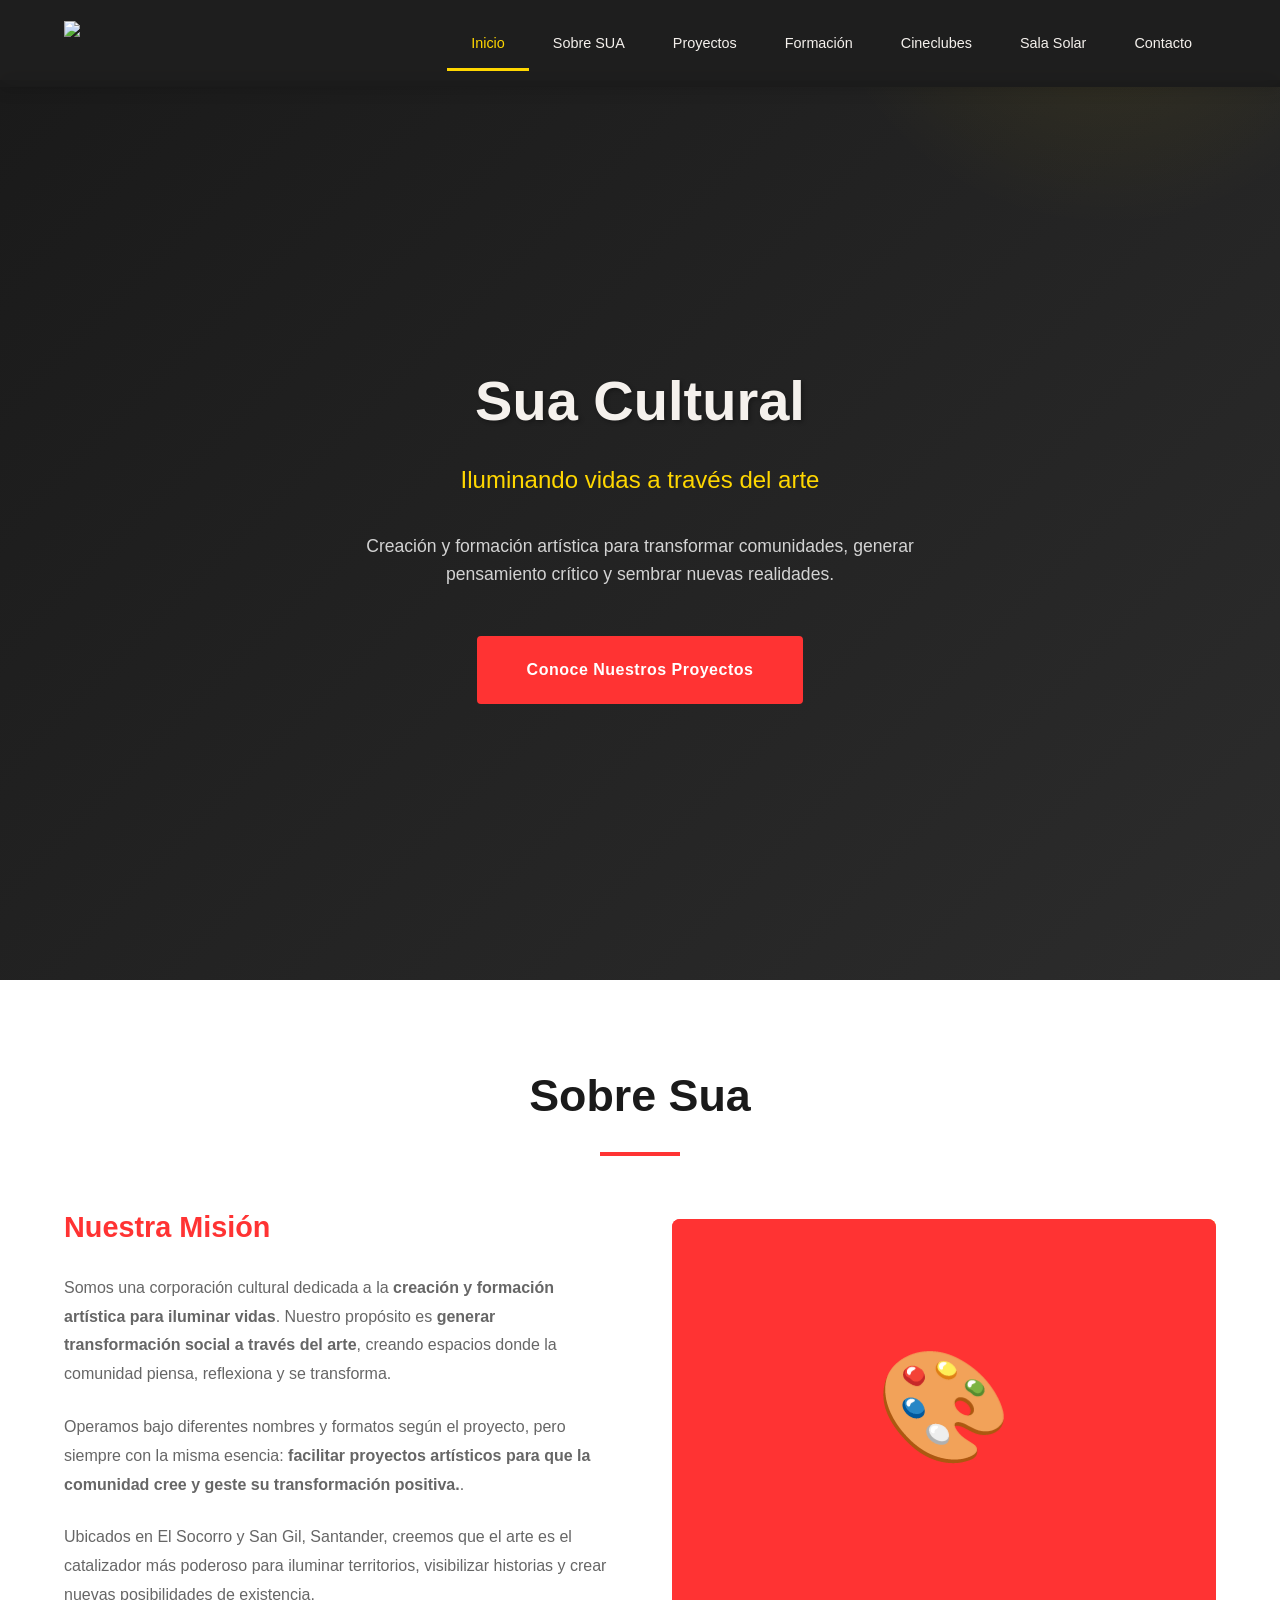
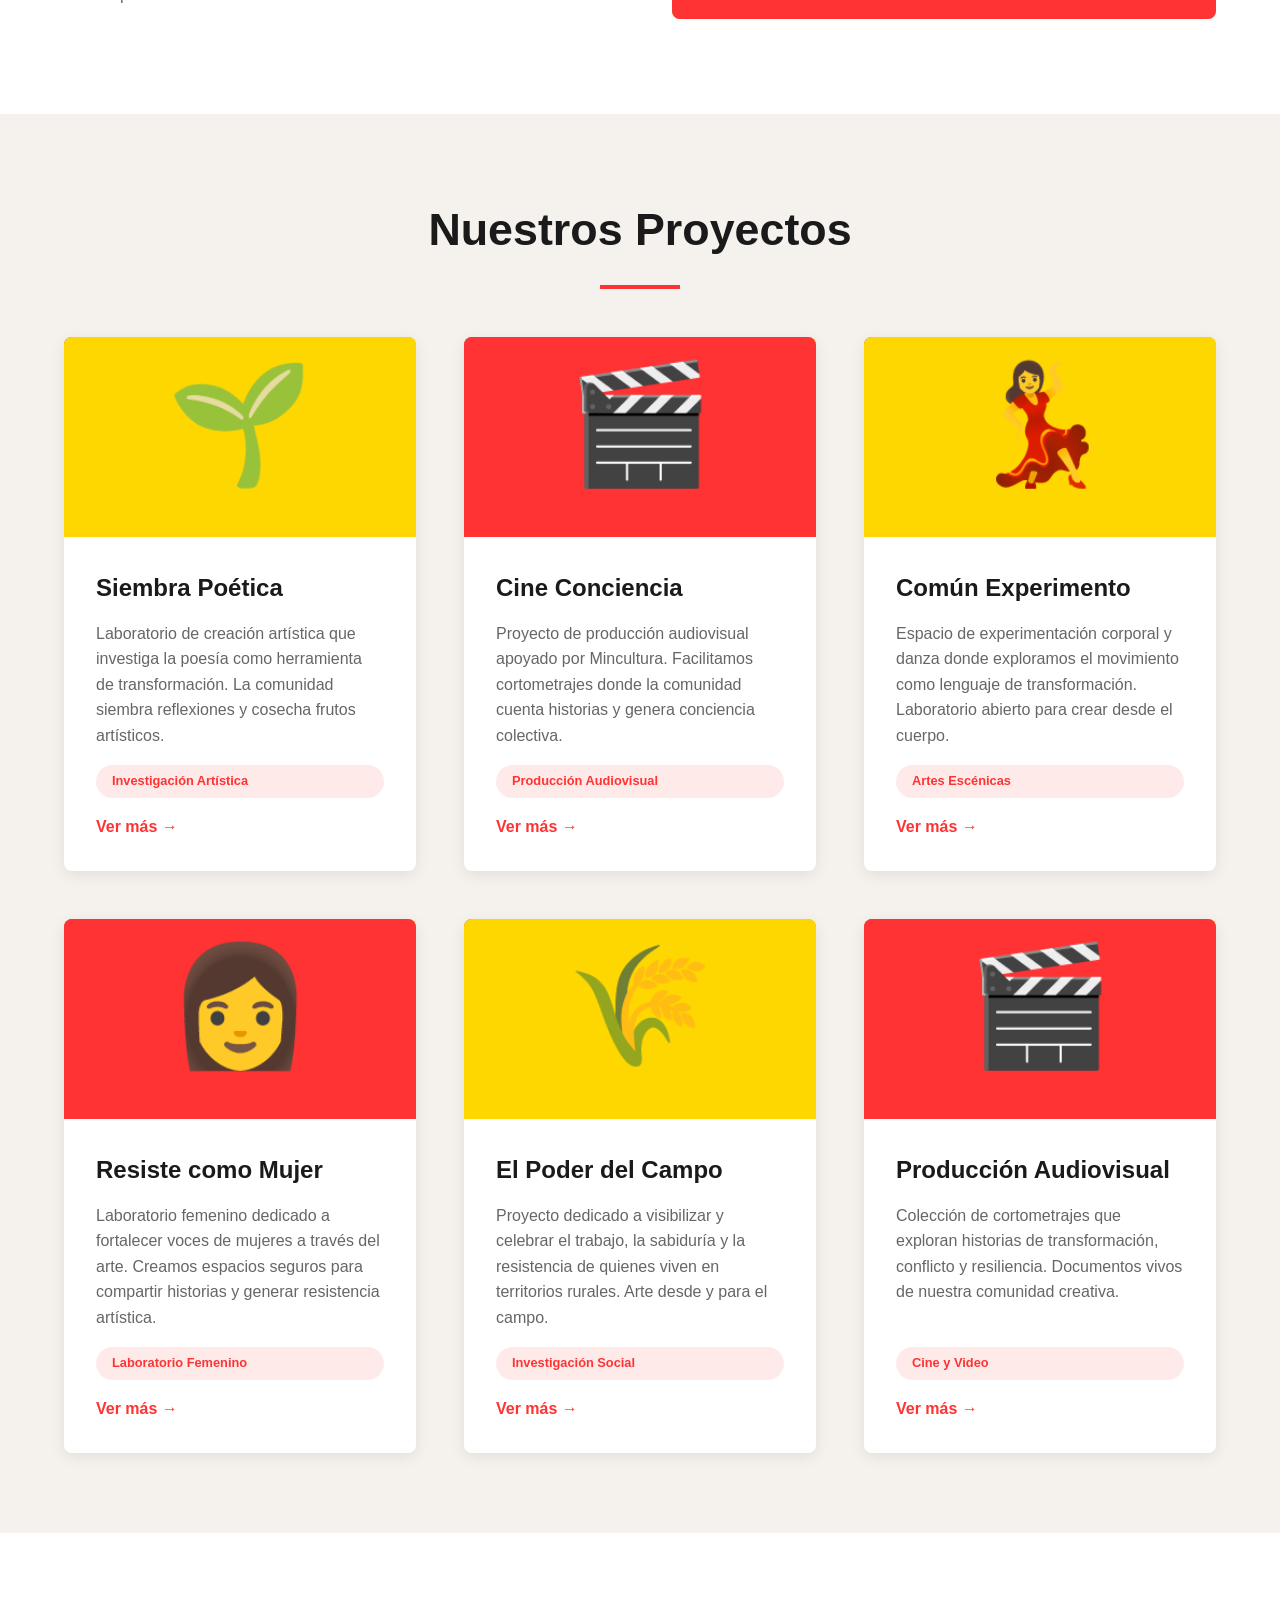
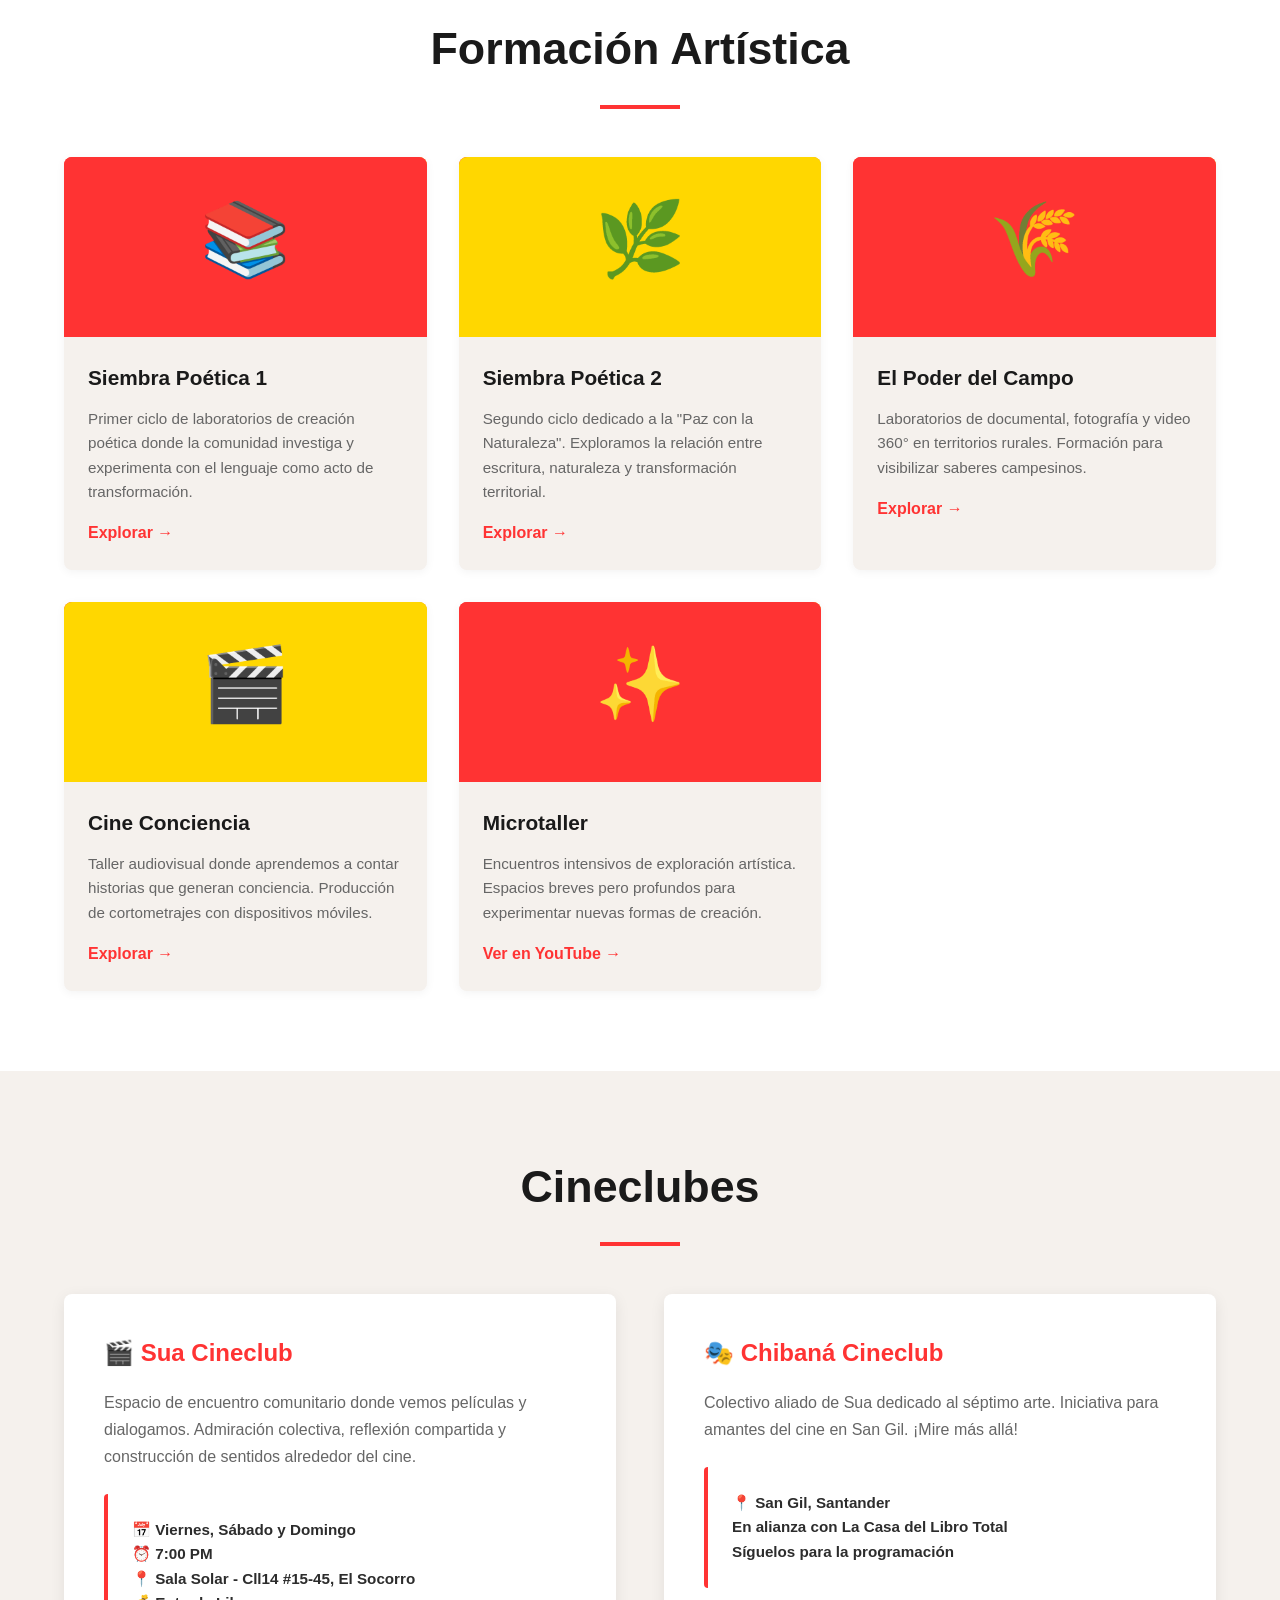
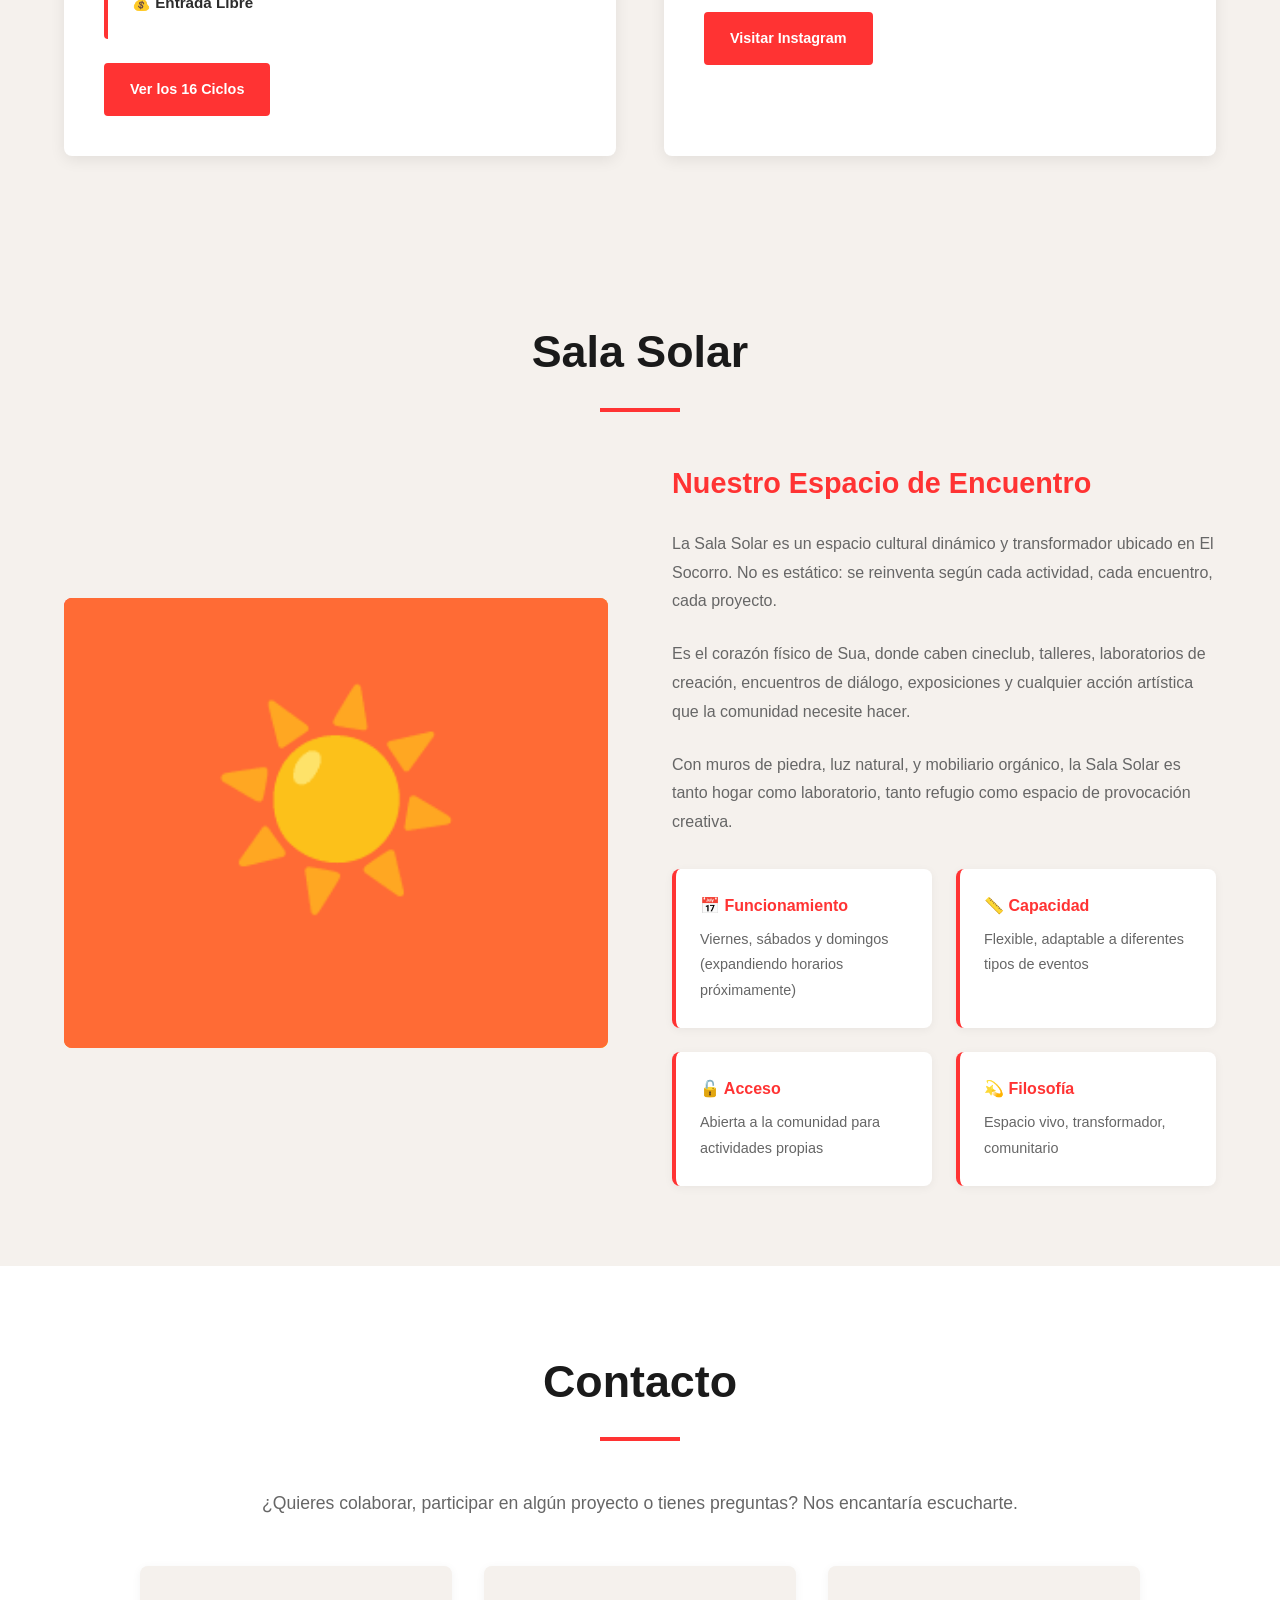
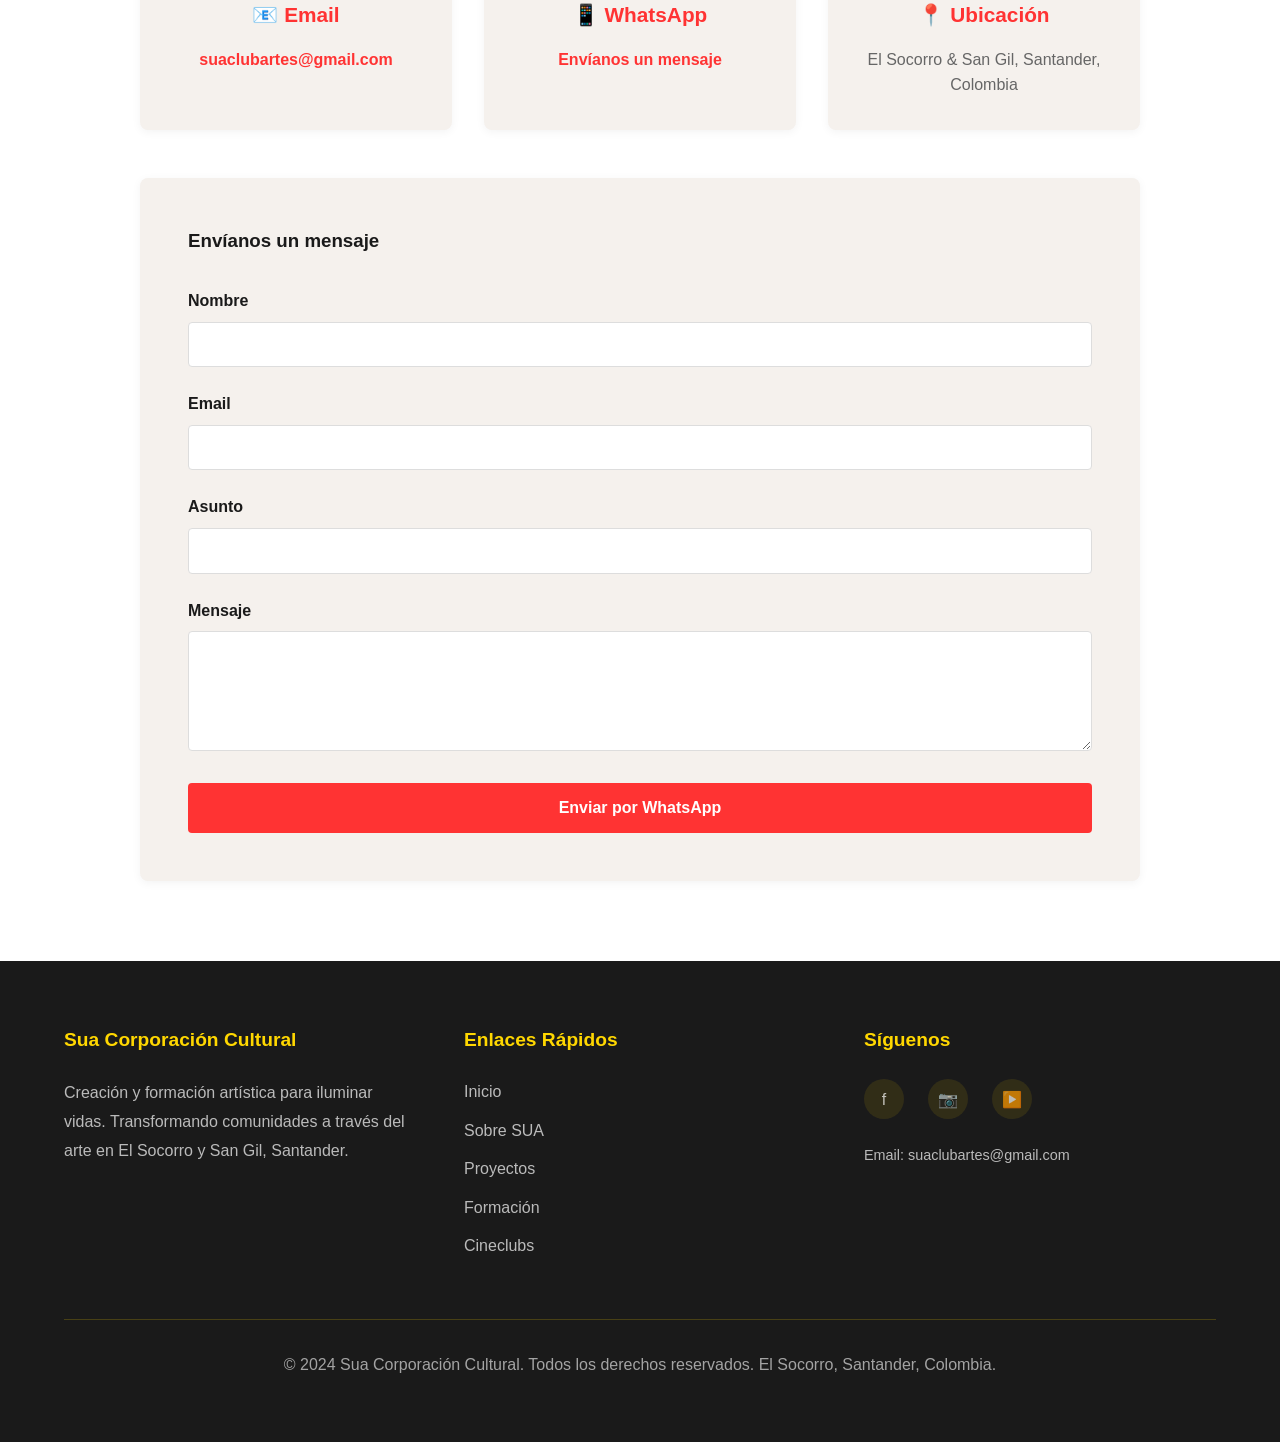
==== commit a49a5f2e: "Add files via upload" ====
--- a/index.html
+++ b/index.html
@@ -470,13 +470,38 @@
 
         .cineclub-info {
             padding: 1.5rem;
-            background: rgba(255, 51, 51, 0.05);
+            background: white;
             border-radius: 4px;
             margin-top: 1.5rem;
             font-size: 0.95rem;
             color: var(--text);
-        }
-
+            border-left: 4px solid var(--secondary);
+        }
+
+        .cineclub-buttons {
+            display: flex;
+            gap: 1rem;
+            margin-top: 1.5rem;
+            flex-wrap: wrap;
+        }
+        
+        .cineclub-btn {
+            padding: 0.8rem 1.5rem;
+            background: var(--secondary);
+            color: white;
+            text-decoration: none;
+            border-radius: 4px;
+            font-weight: 600;
+            font-size: 0.9rem;
+            transition: all 0.3s ease;
+            border: 2px solid var(--secondary);
+            display: inline-block;
+        }
+
+        .cineclub-btn:hover {
+            background: transparent;
+            color: var(--secondary);
+        }
         /* ===== PRODUCCIÓN AUDIOVISUAL ===== */
         .audiovisual {
             background: white;
@@ -898,6 +923,13 @@
             .sala-image {
                 height: 250px;
             }
+            .cineclub-buttons {
+                flex-direction: column;
+            }
+            .cineclub-btn {
+                width: 100%;
+                text-align: center;
+            }
         }
     </style>
 </head>
@@ -914,7 +946,7 @@
                 <li><a href="#sobre-sua" class="nav-link">Sobre SUA</a></li>
                 <li><a href="#proyectos" class="nav-link">Proyectos</a></li>
                 <li><a href="#formacion" class="nav-link">Formación</a></li>
-                <li><a href="#cineclub" class="nav-link">Cineclubs</a></li>
+                <li><a href="#cineclub" class="nav-link">Cineclubes</a></li>
                 <li><a href="#sala-solar" class="nav-link">Sala Solar</a></li>
                 <li><a href="#contacto" class="nav-link">Contacto</a></li>
             </ul>
@@ -1111,8 +1143,11 @@
                 <p>Colectivo aliado de Sua dedicado al séptimo arte. Iniciativa para amantes del cine en San Gil. ¡Mire más allá!</p>
                 <div class="cineclub-info">
                     <strong>📍 San Gil, Santander</strong><br>
-                    <strong>📱 @chibanacineclub en Instagram</strong><br>
-                    <strong>Síguenos para conocer programación</strong>
+                    <strong>En alianza con La Casa del Libro Total</strong><br>
+                    <strong>Síguelos para la programación</strong>
+                </div>
+                <div class="cineclub-buttons">
+                    <a href="https://instagram.com/chibanacineclub" class="cineclub-btn" target="_blank">Visitar Instagram</a>
                 </div>
             </div>
         </div>
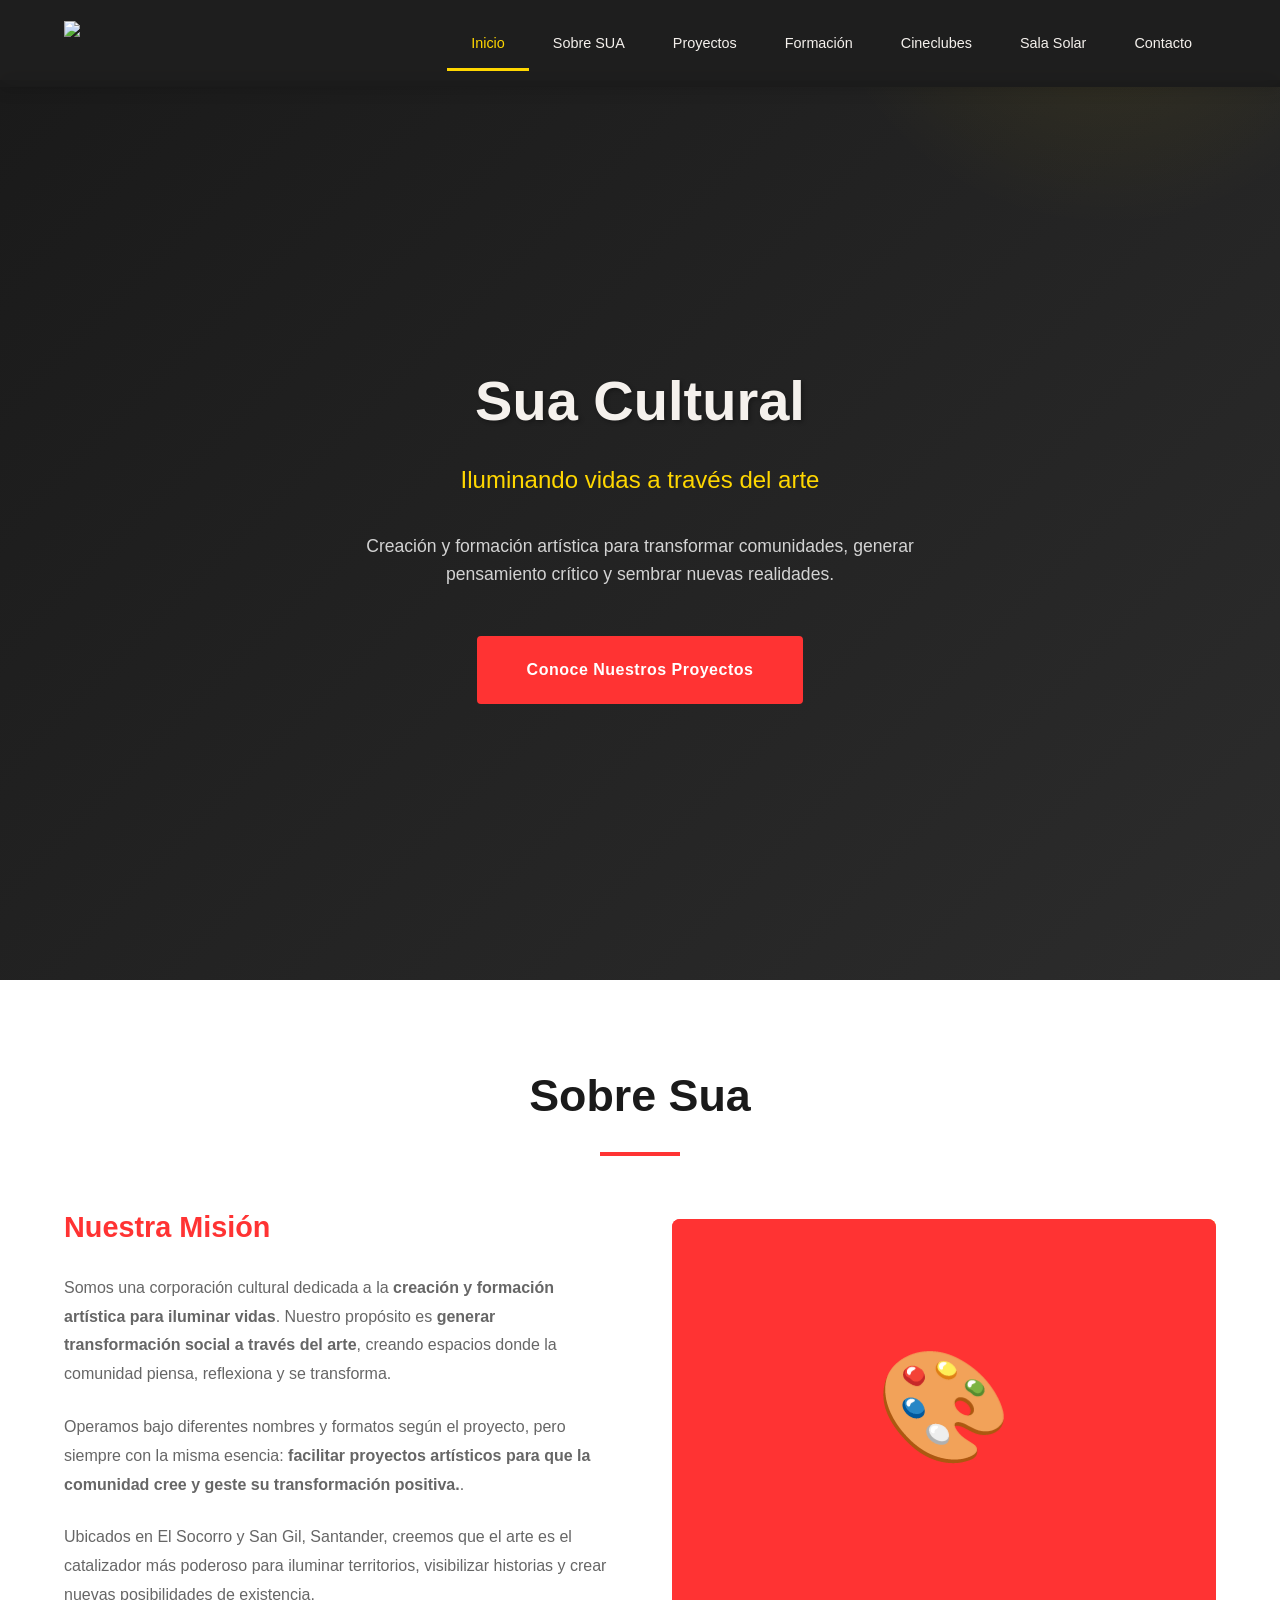
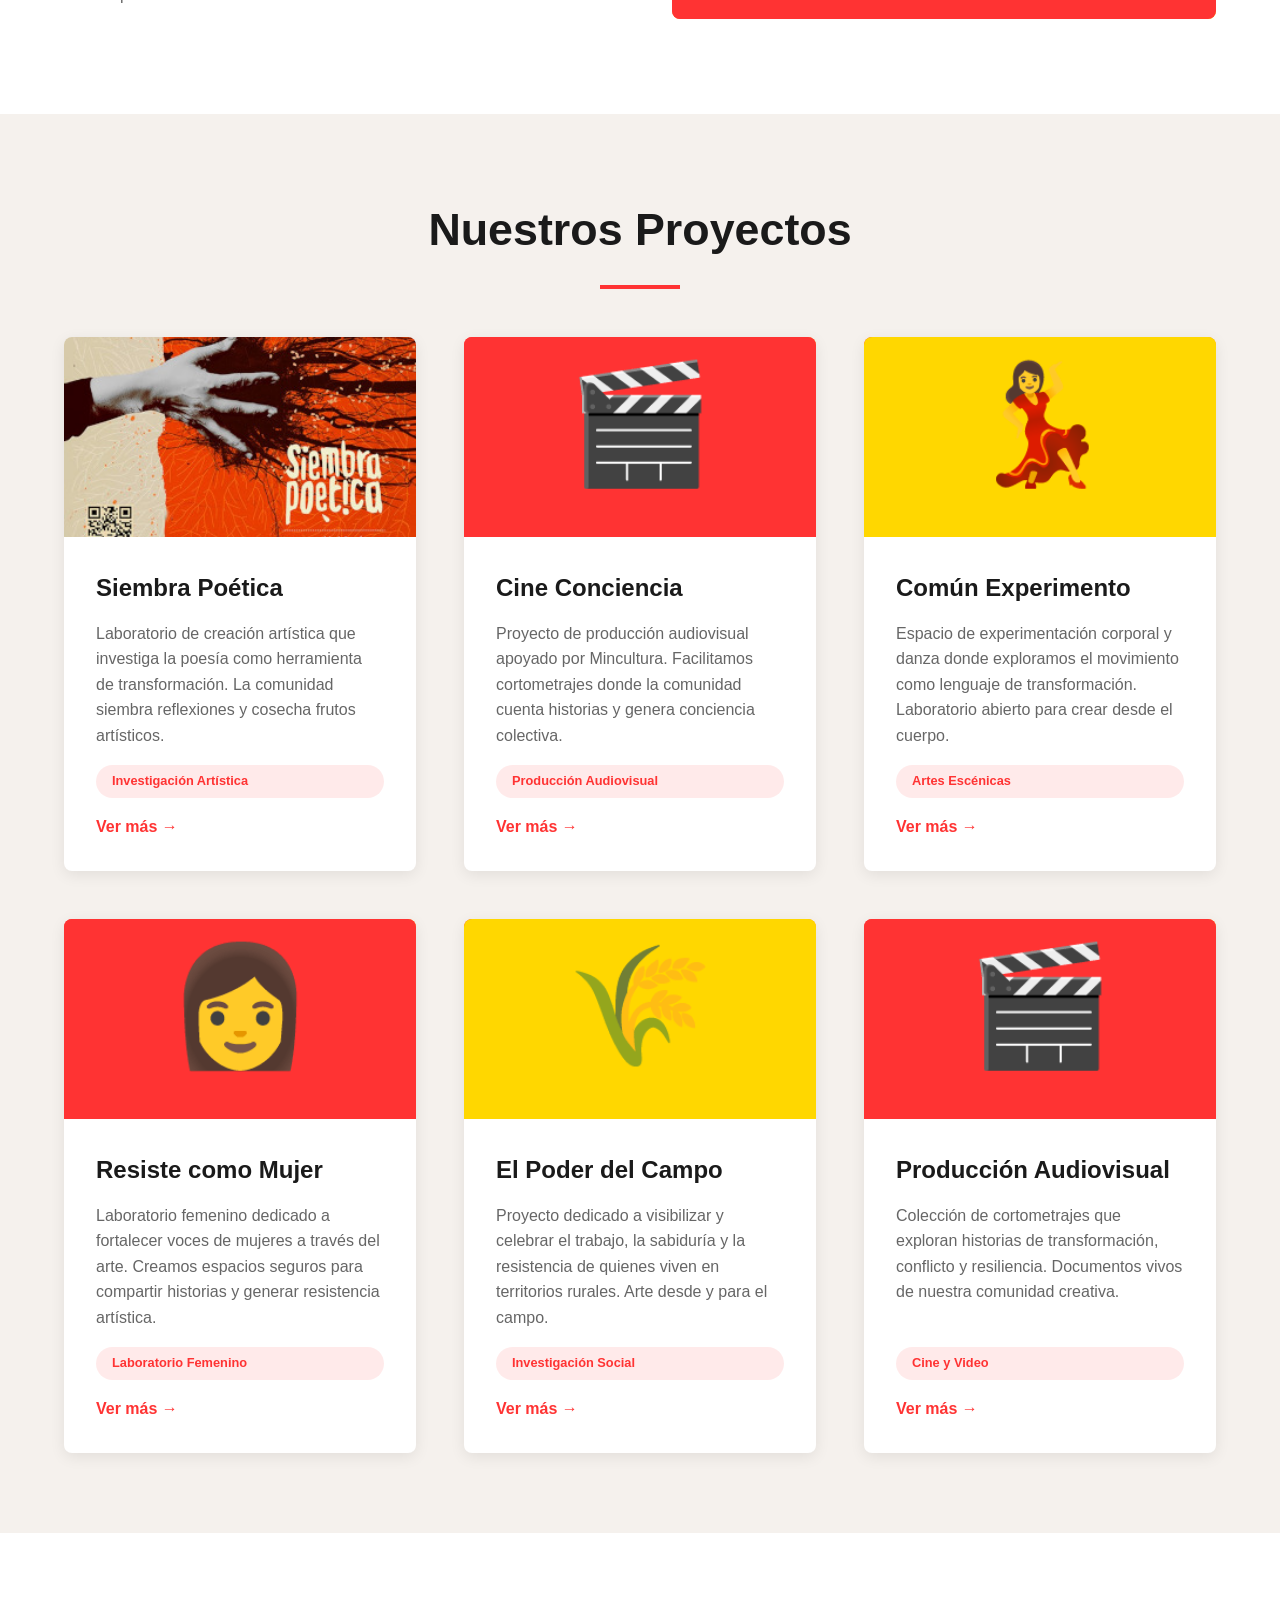
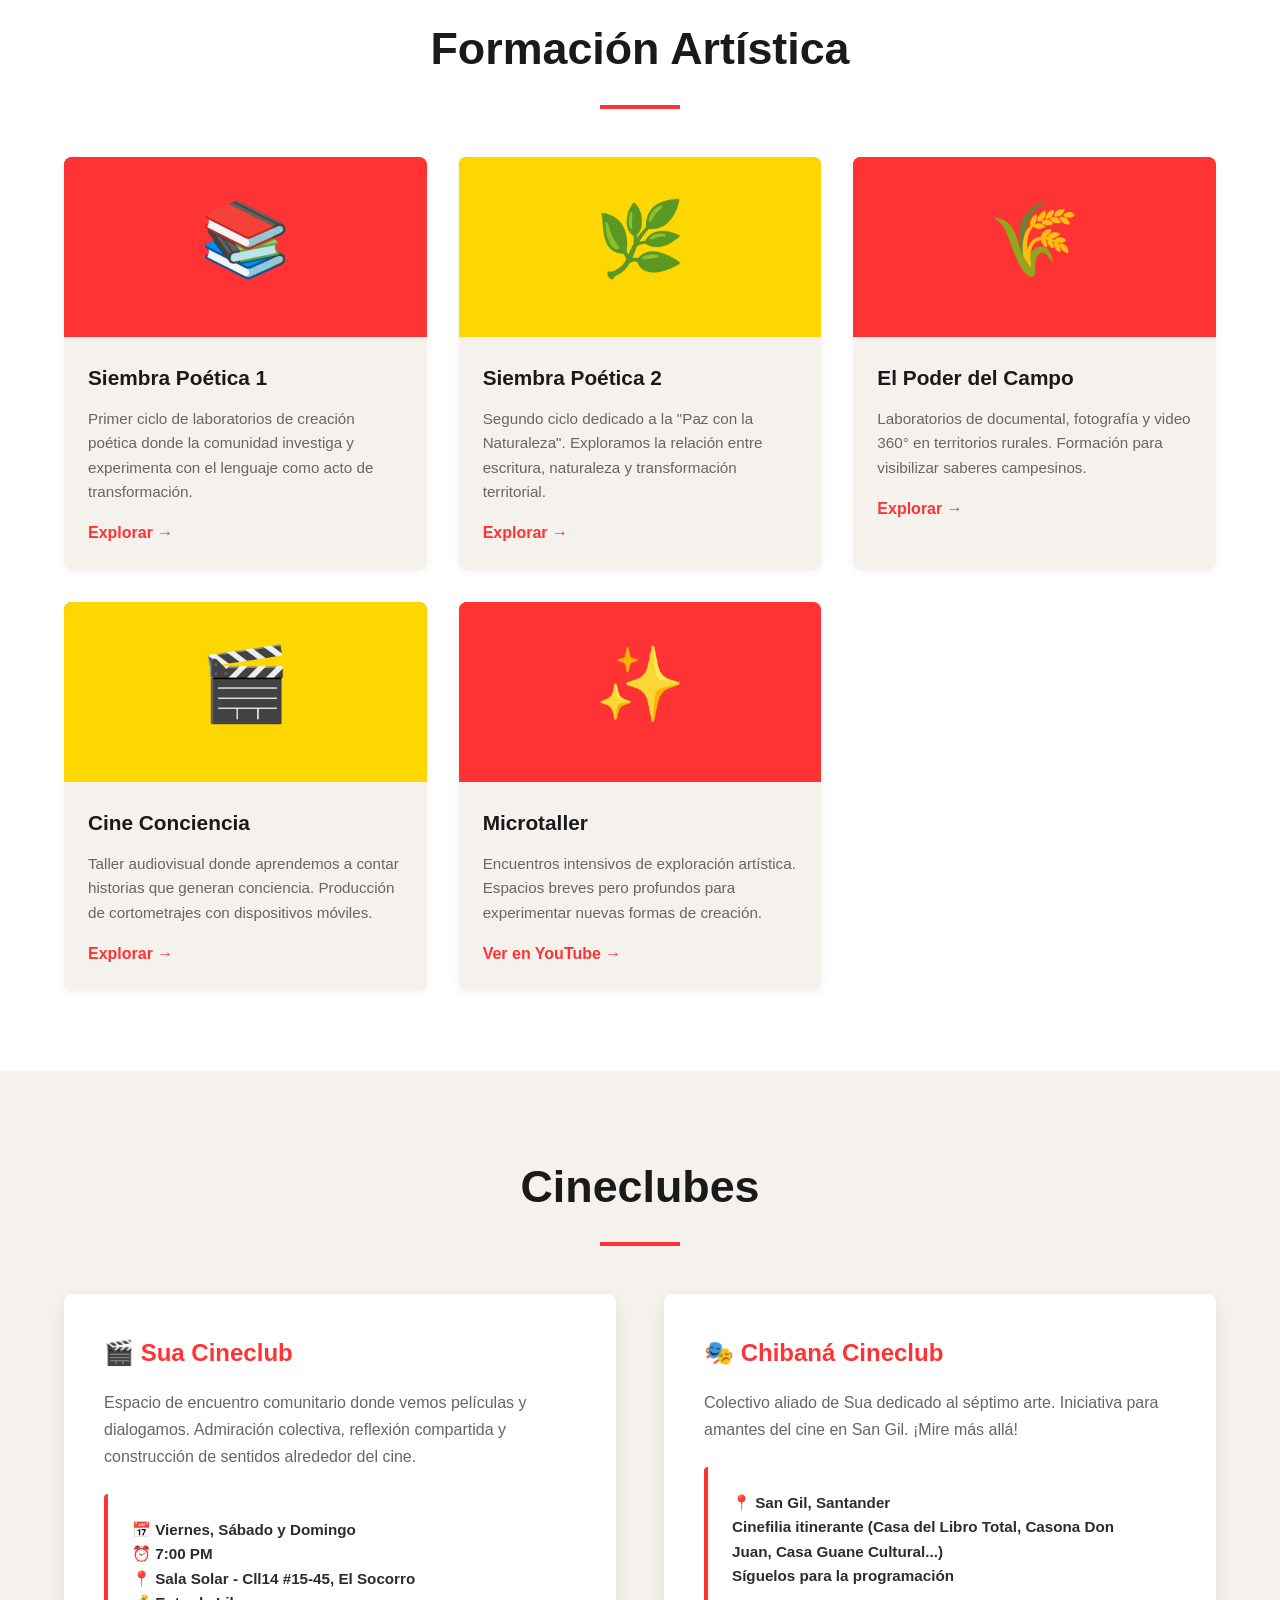
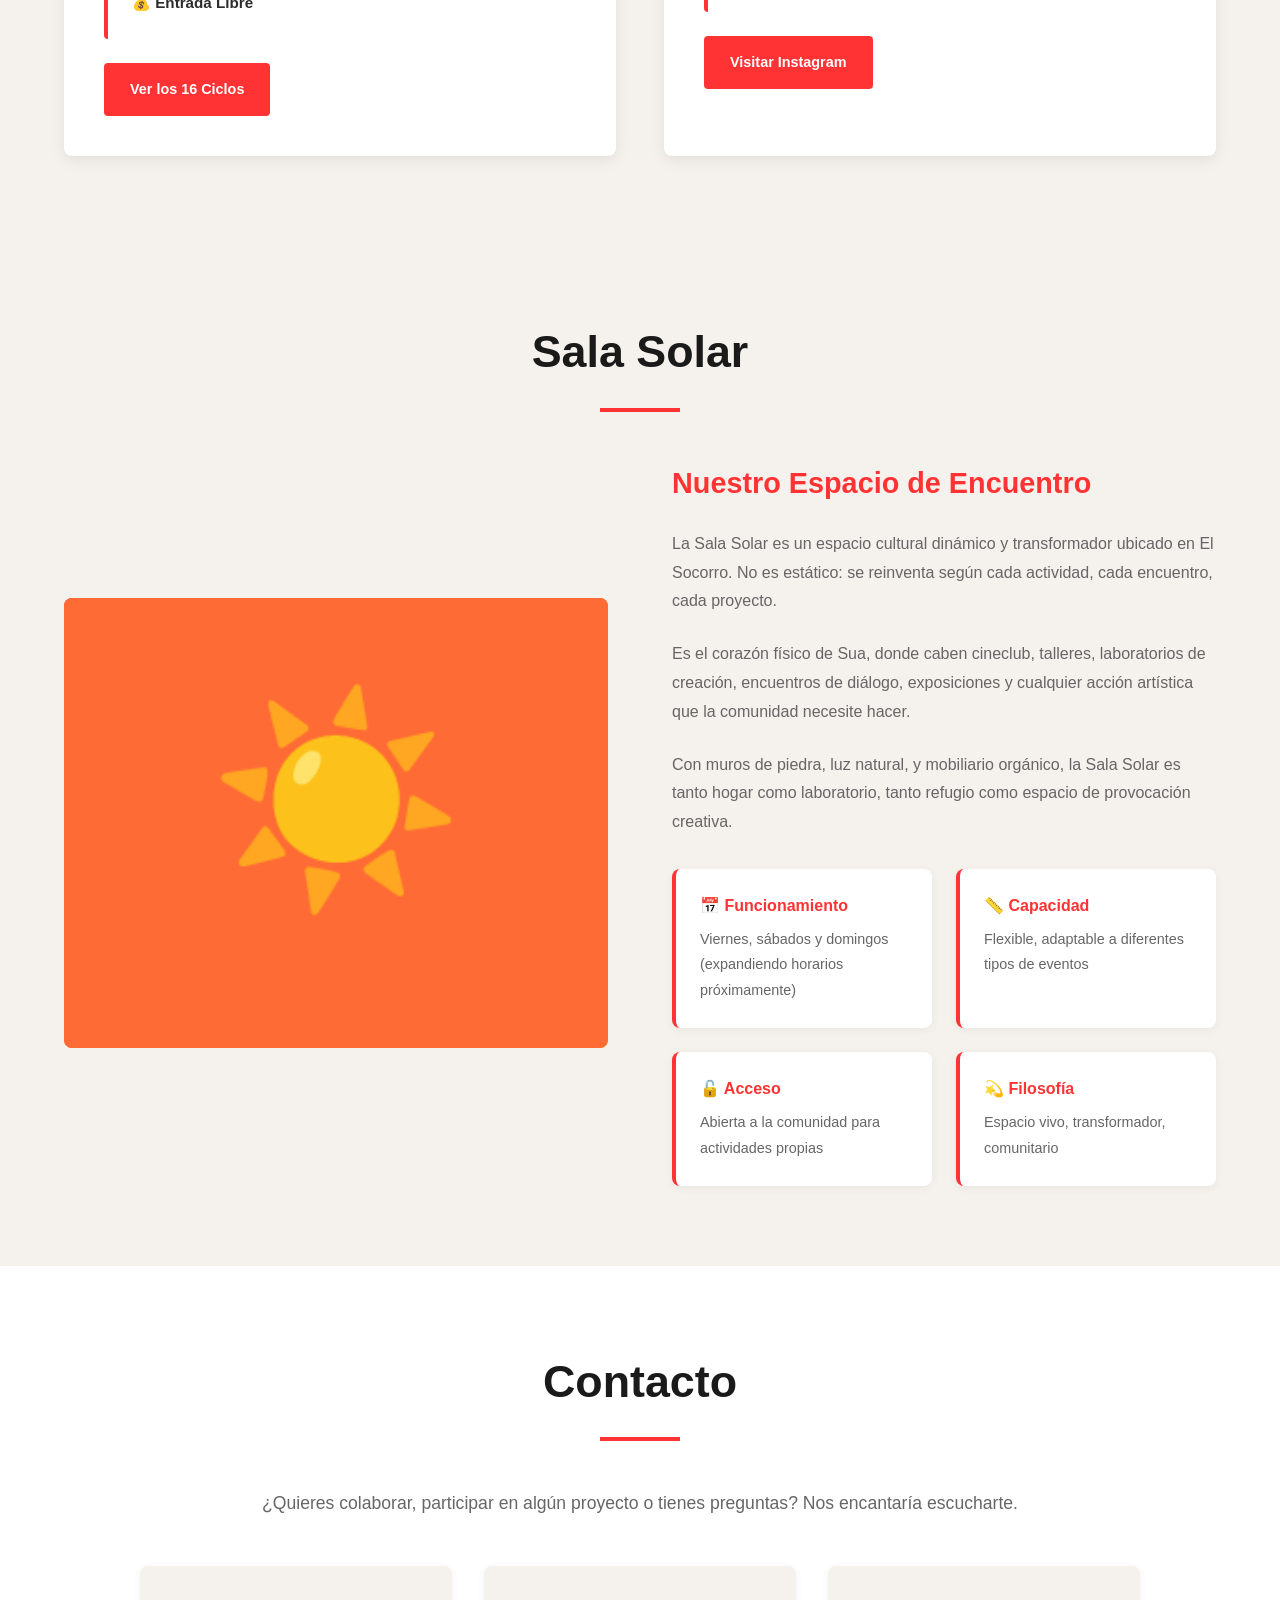
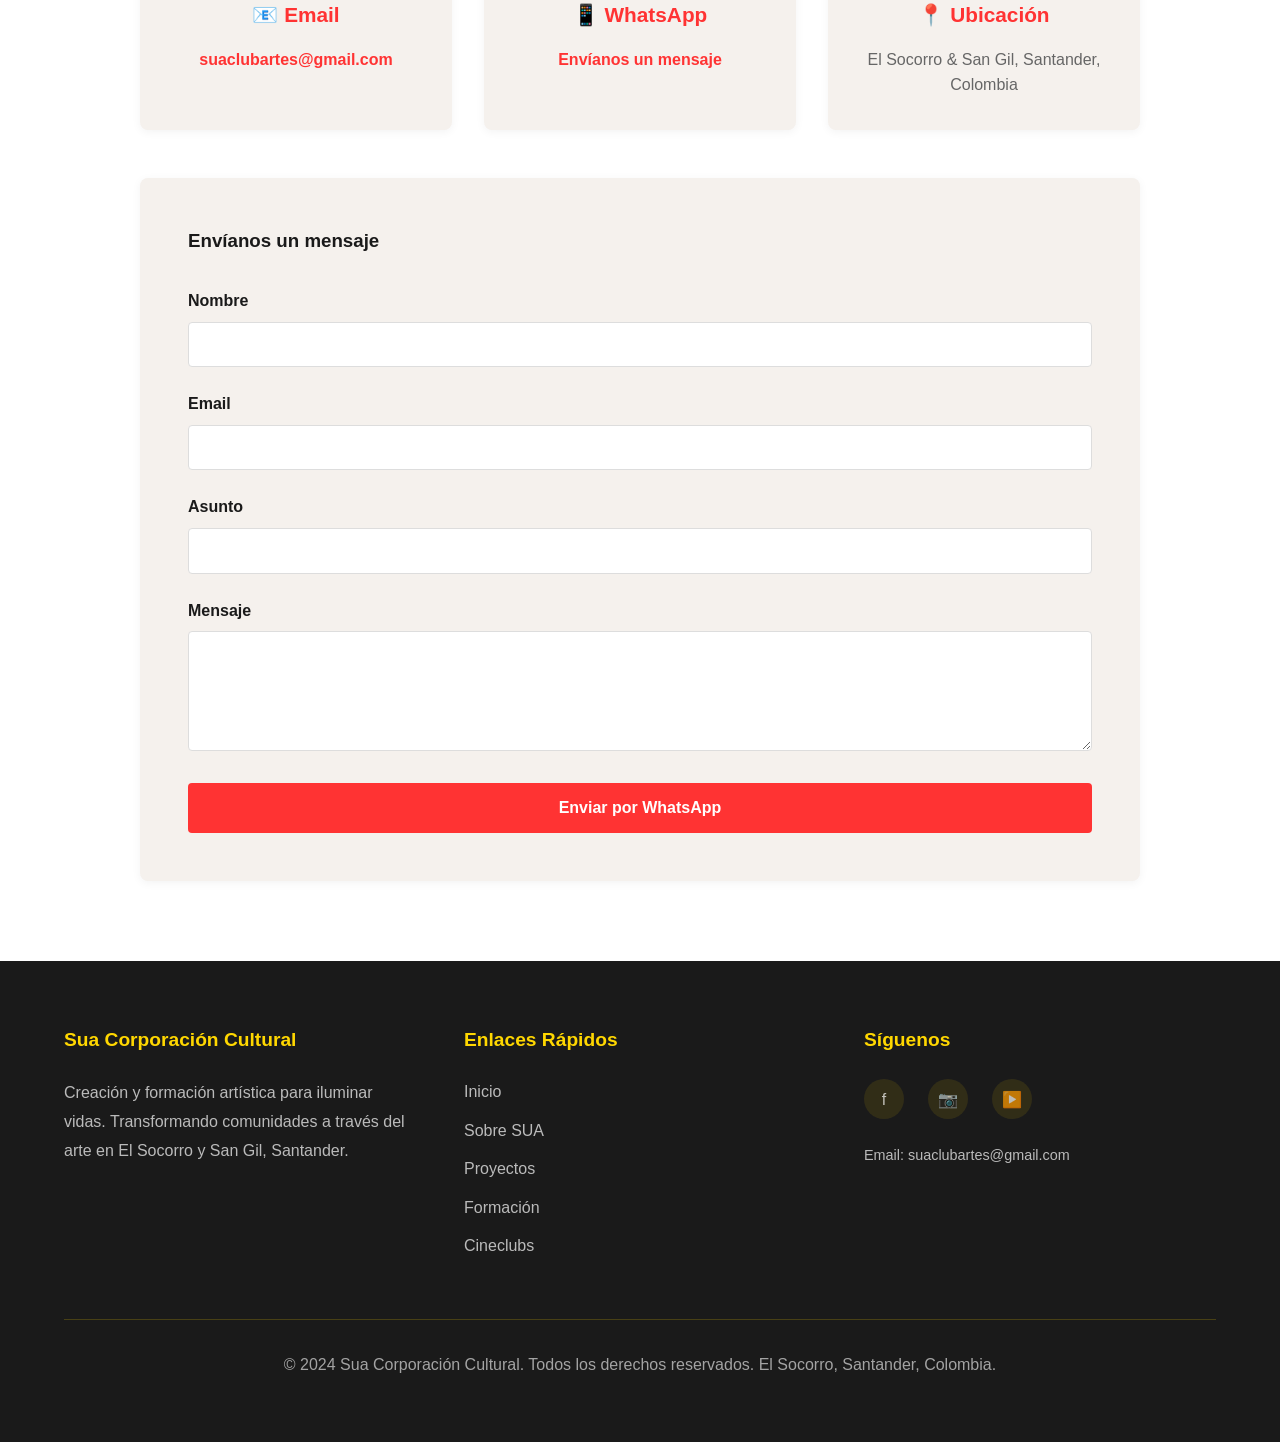
==== commit 9486f027: "Add files via upload" ====
--- a/index.html
+++ b/index.html
@@ -484,7 +484,7 @@
             margin-top: 1.5rem;
             flex-wrap: wrap;
         }
-        
+
         .cineclub-btn {
             padding: 0.8rem 1.5rem;
             background: var(--secondary);
@@ -987,7 +987,7 @@
         <div class="projects-grid">
             <div class="project-card">
                 <div class="project-image">
-                    <img src="data:image/svg+xml,%3Csvg xmlns='http://www.w3.org/2000/svg' viewBox='0 0 300 300'%3E%3Crect fill='%23FFD700' width='300' height='300'/%3E%3Ctext x='50%25' y='50%25' font-size='100' text-anchor='middle' dominant-baseline='middle'%3E🌱%3C/text%3E%3C/svg%3E" alt="Siembra Poética">
+                    <img src="img/Siembra Poética1ban1.jpg">
                 </div>
                 <div class="project-content">
                     <h3>Siembra Poética</h3>
@@ -1143,7 +1143,7 @@
                 <p>Colectivo aliado de Sua dedicado al séptimo arte. Iniciativa para amantes del cine en San Gil. ¡Mire más allá!</p>
                 <div class="cineclub-info">
                     <strong>📍 San Gil, Santander</strong><br>
-                    <strong>En alianza con La Casa del Libro Total</strong><br>
+                    <strong>Cinefilia itinerante (Casa del Libro Total, Casona Don Juan, Casa Guane Cultural...)</strong><br>
                     <strong>Síguelos para la programación</strong>
                 </div>
                 <div class="cineclub-buttons">
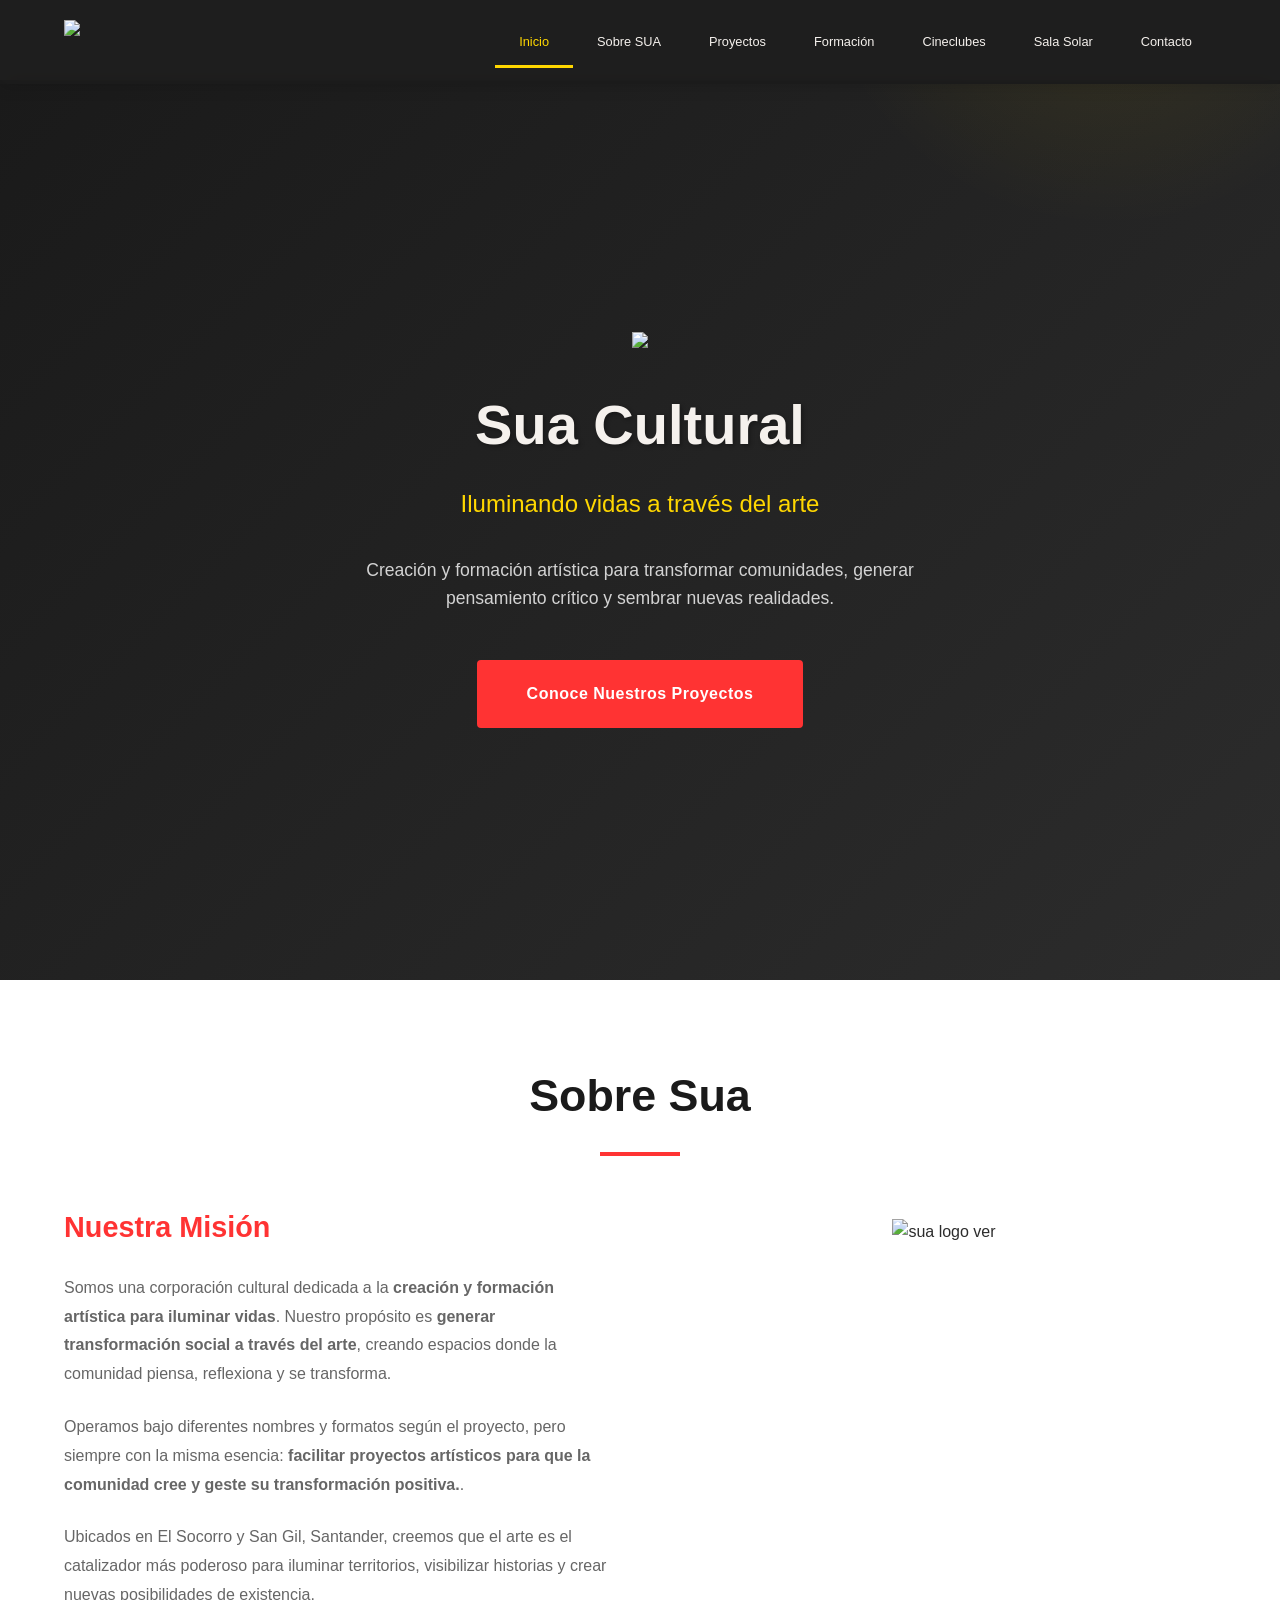
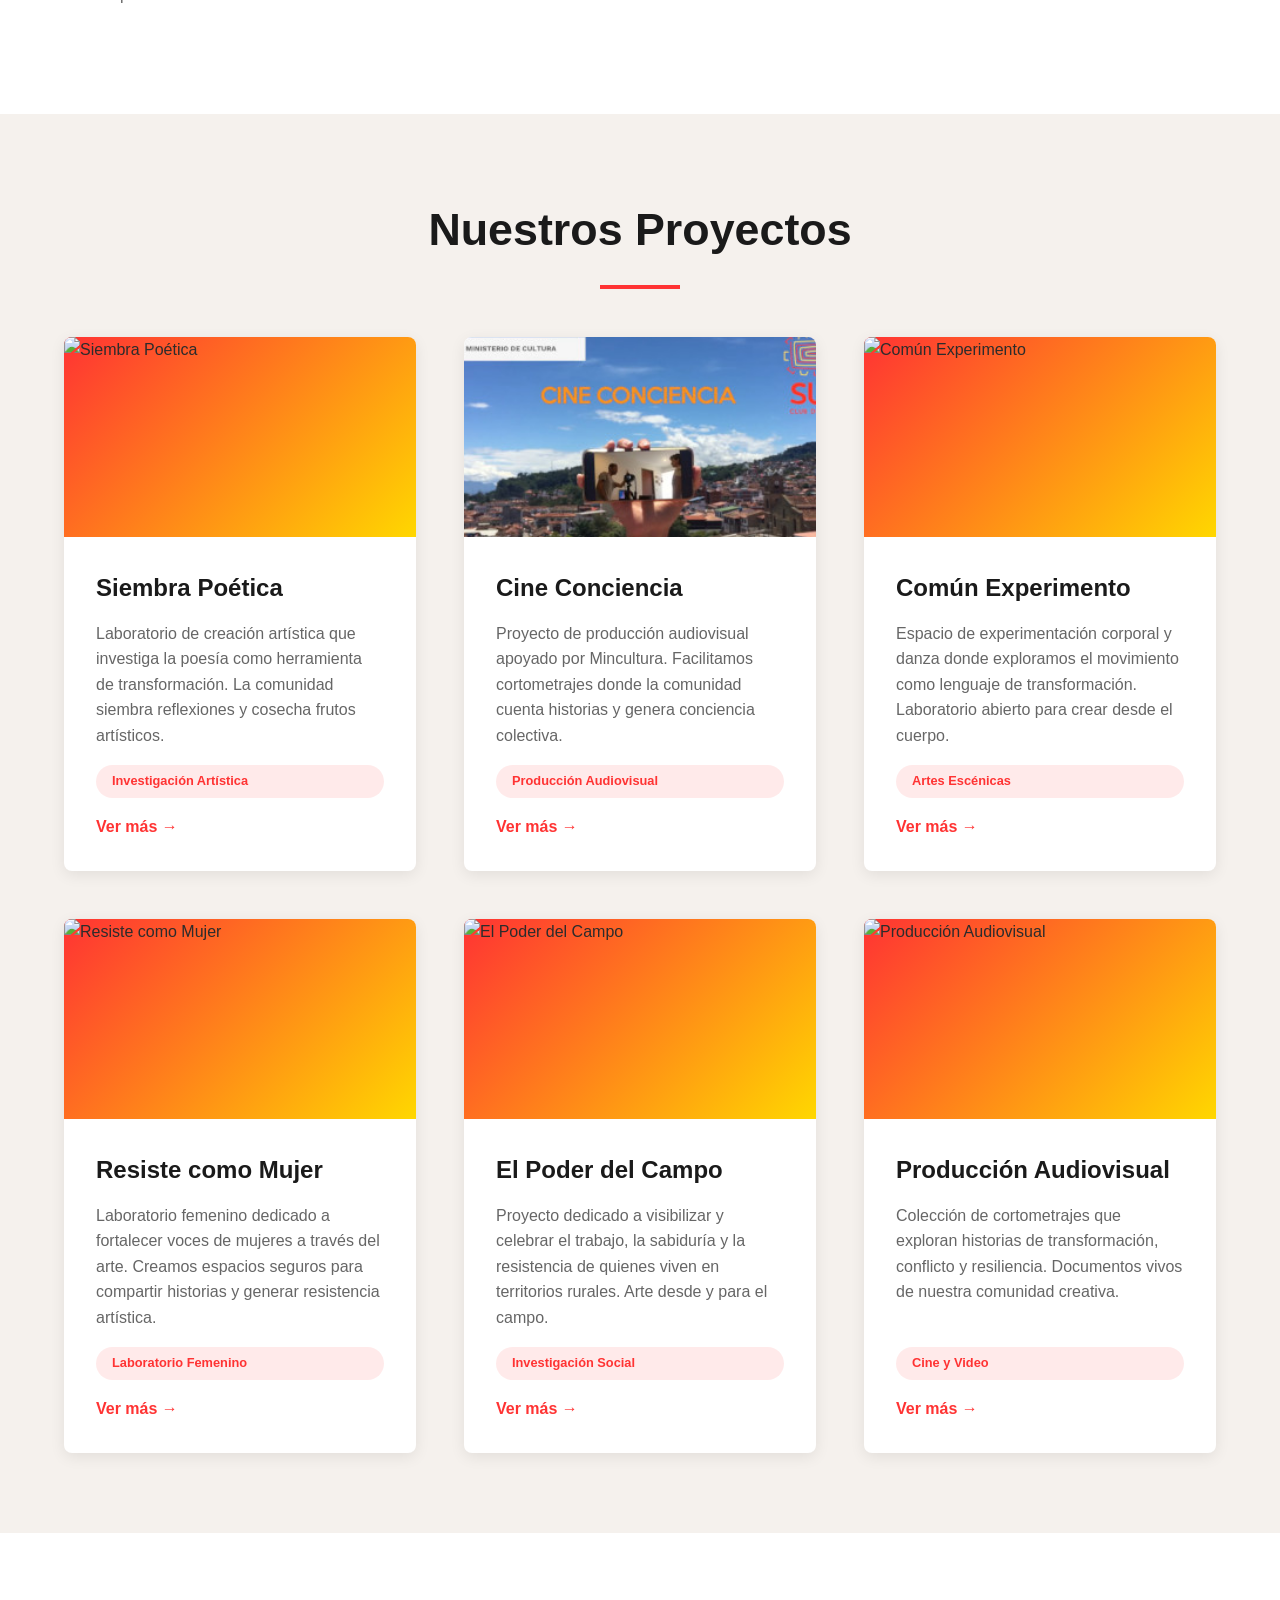
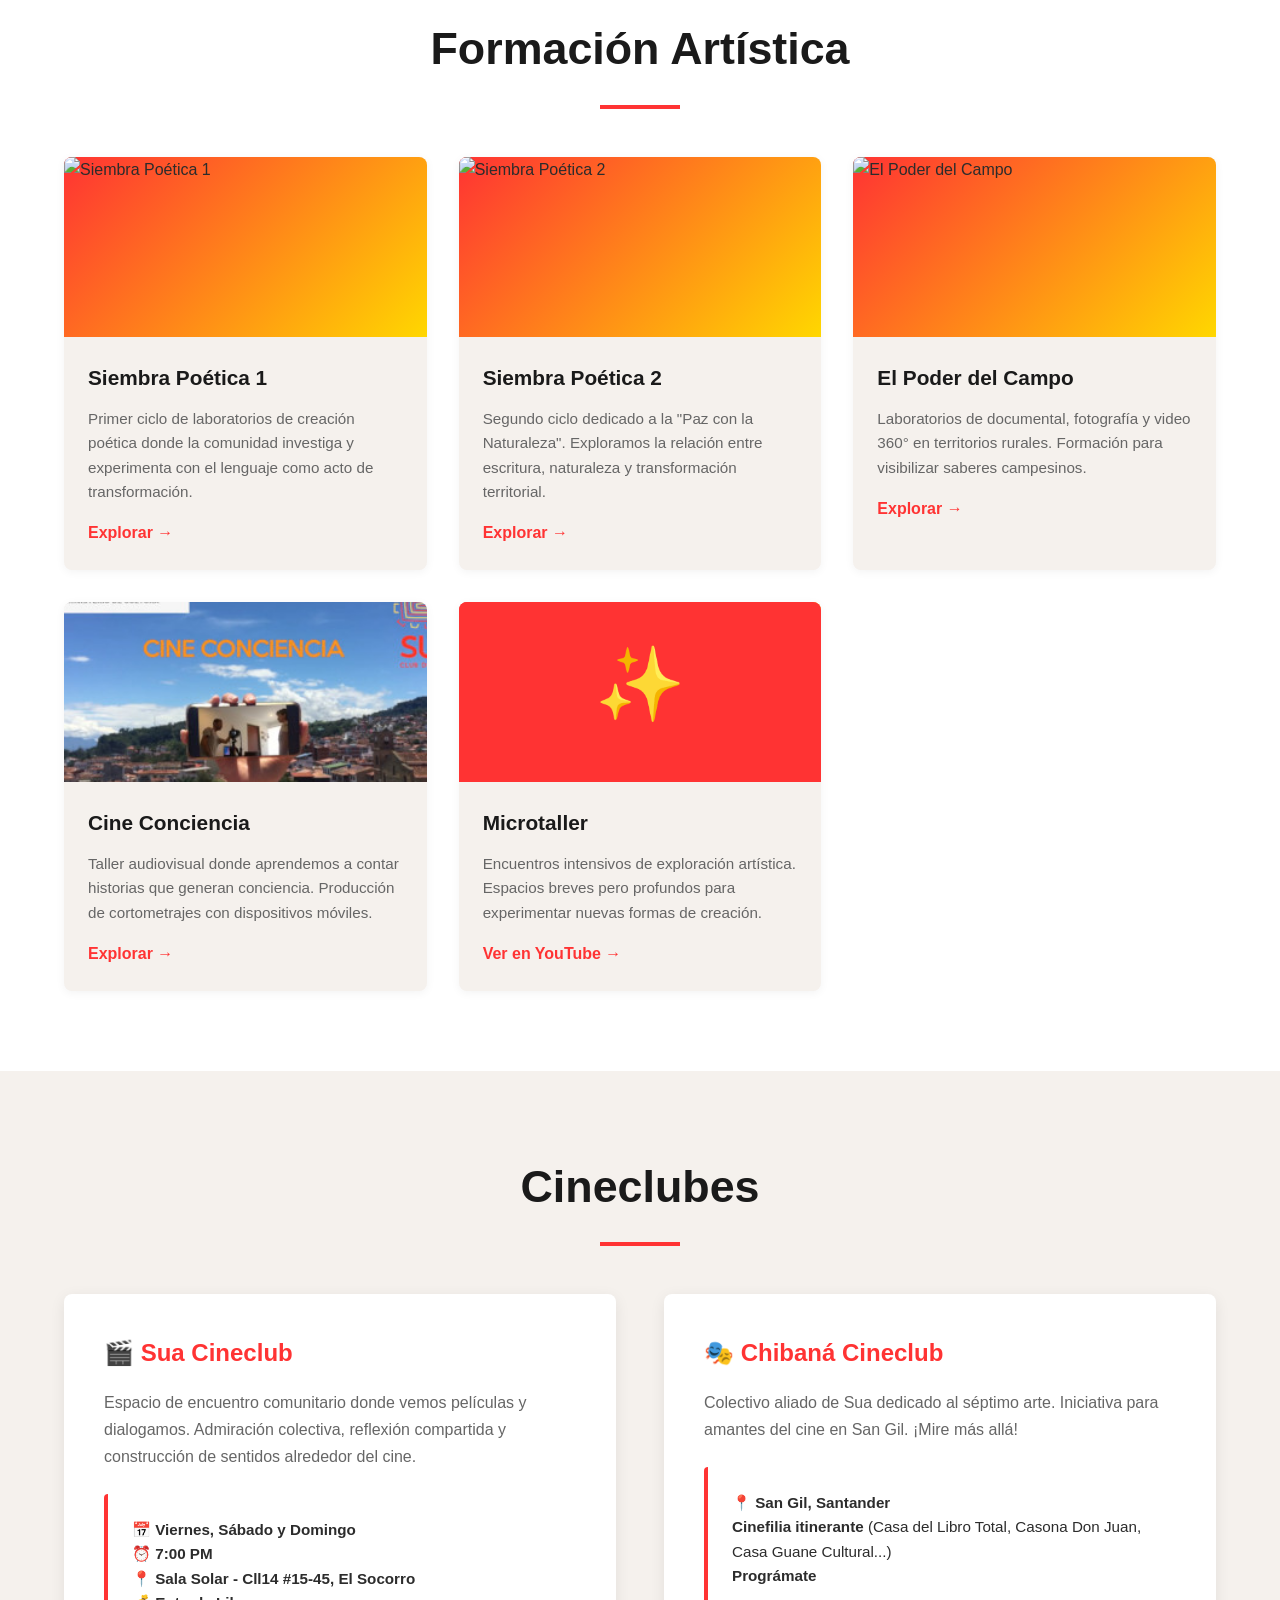
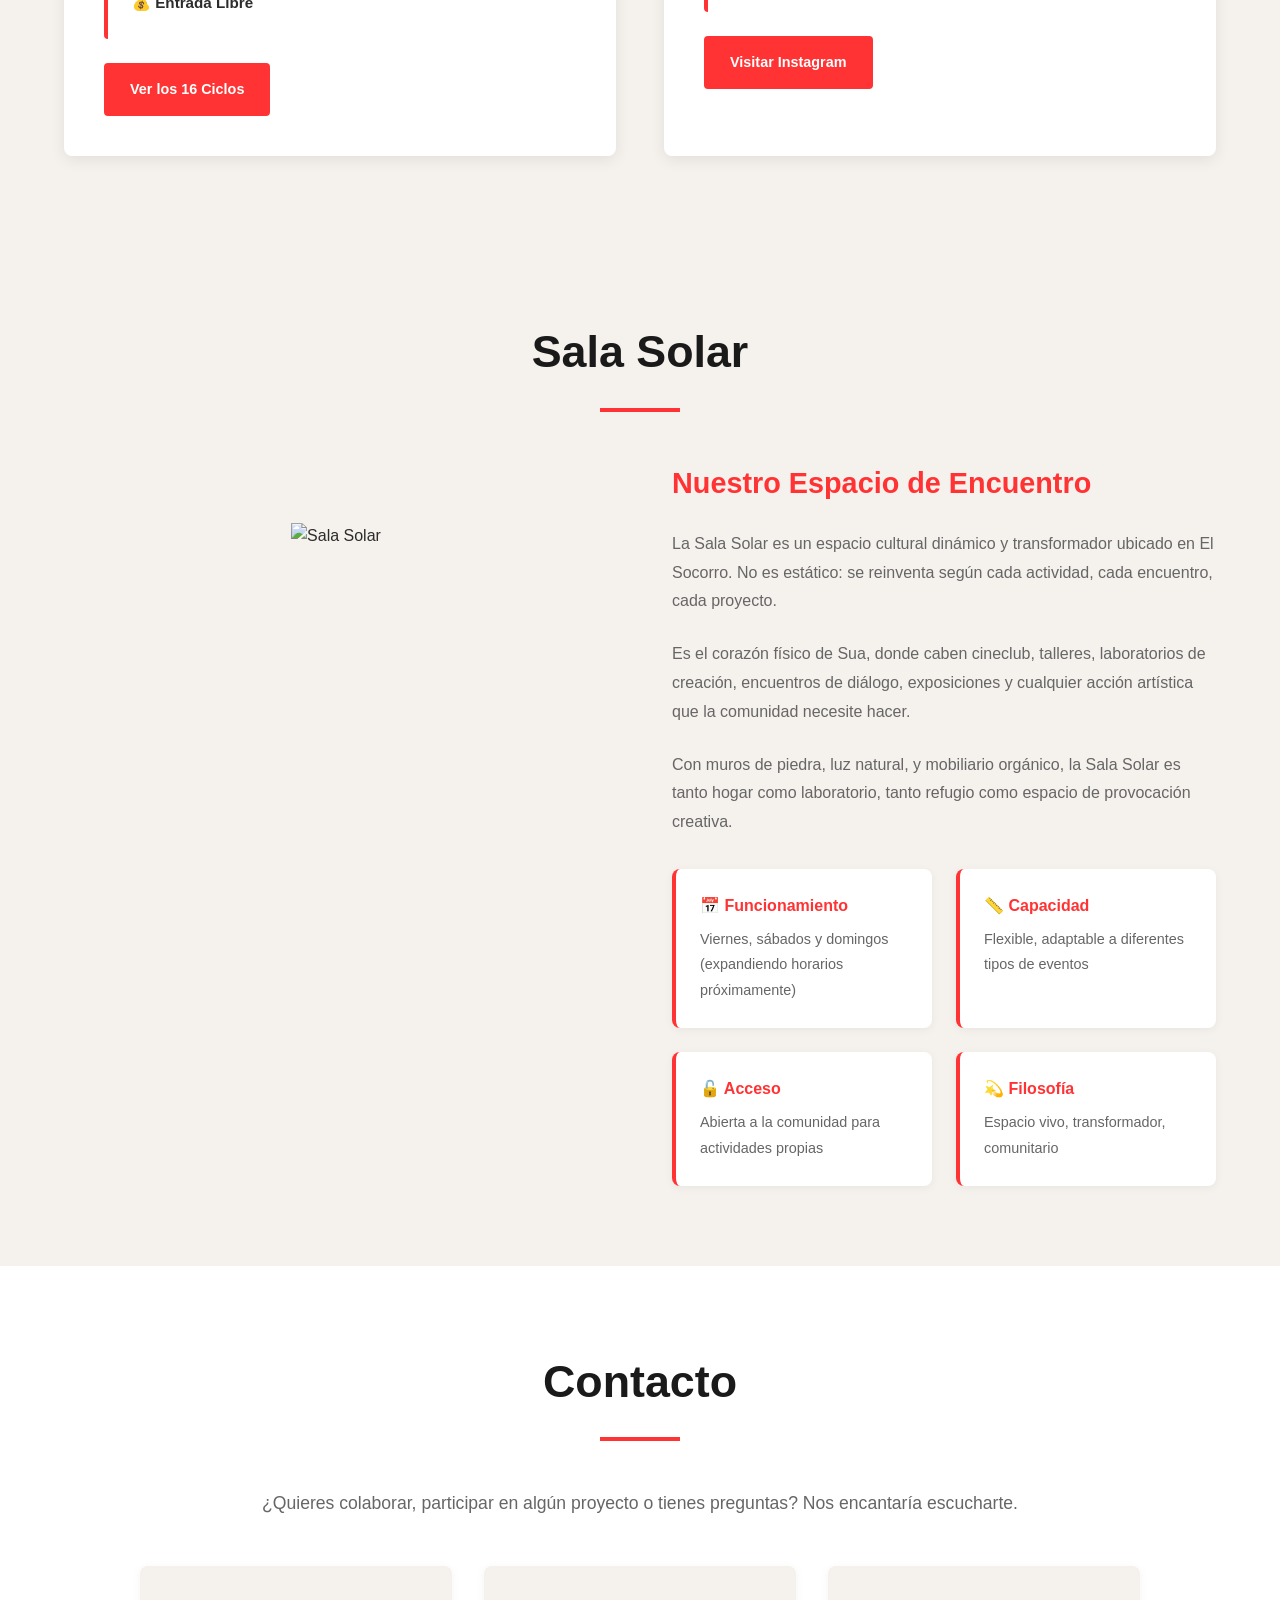
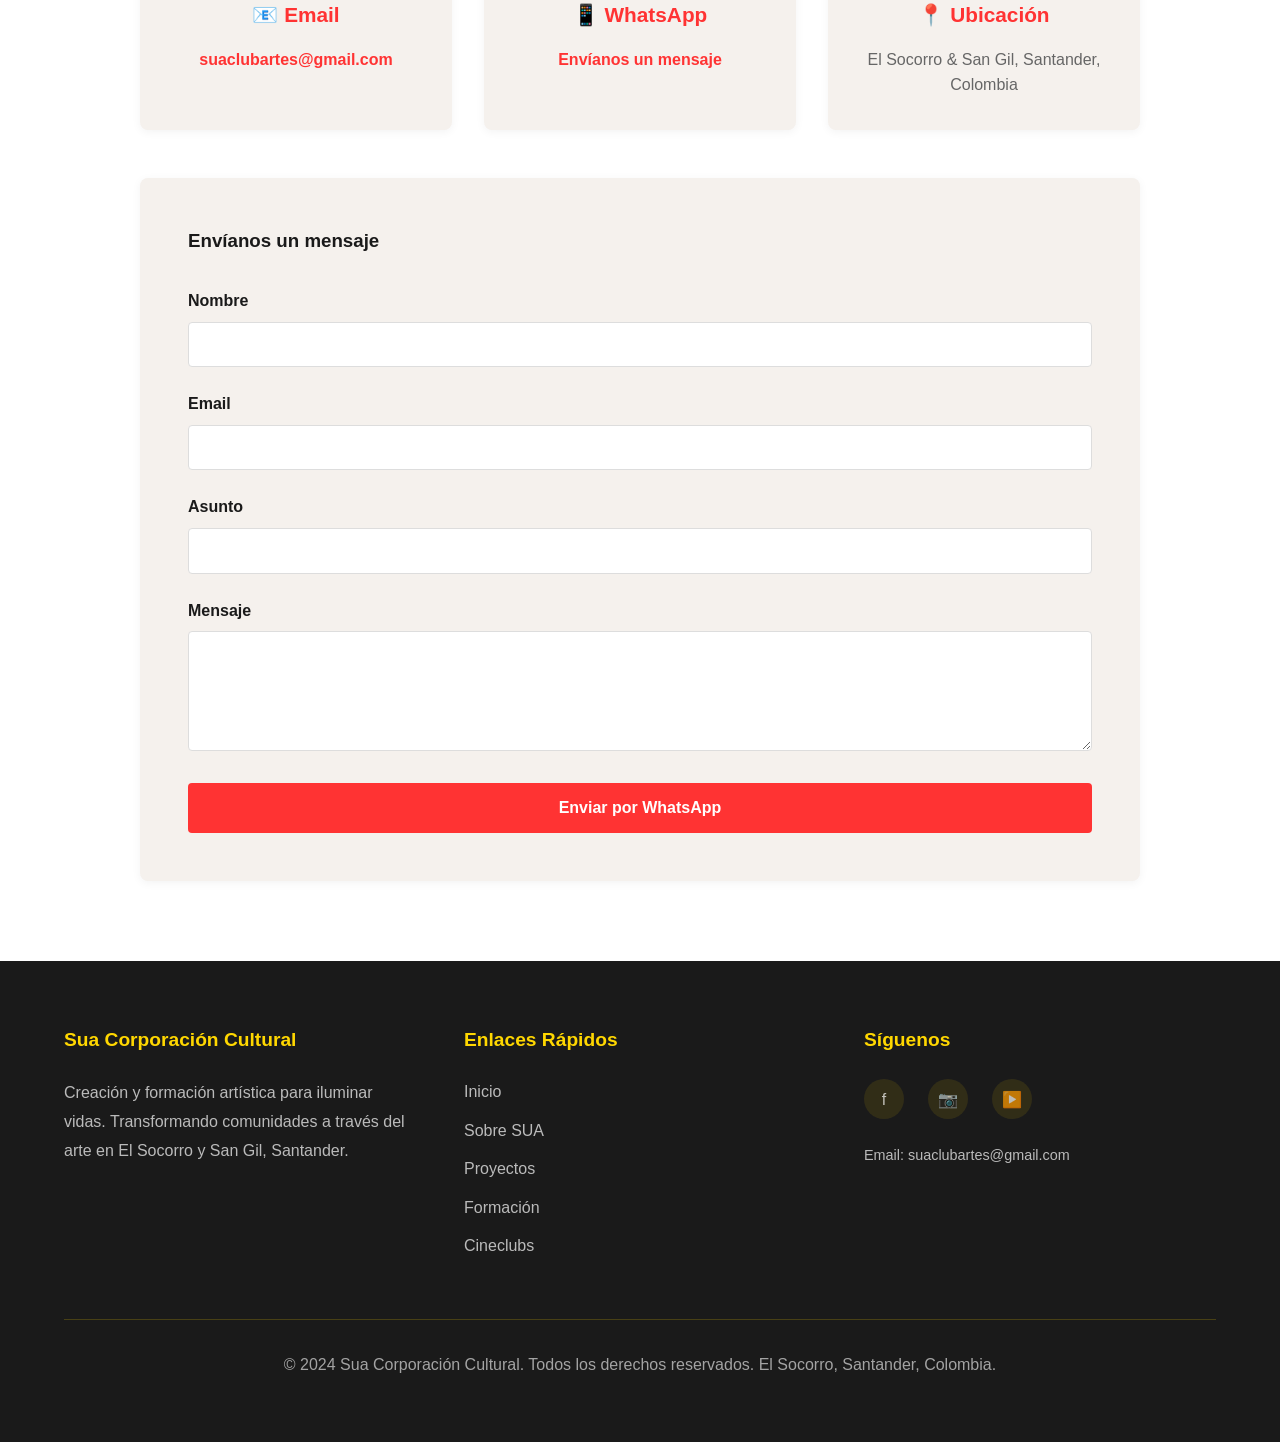
==== commit fef95cb1: "Add files via upload" ====
--- a/index.html
+++ b/index.html
@@ -5,7 +5,7 @@
     <meta name="viewport" content="width=device-width, initial-scale=1.0">
     <meta name="description" content="Sua Corporación Cultural - Creación y formación artística para iluminar vidas">
     <title>Sua Cultural - Iluminando vidas a través del arte</title>
-    <link rel="icon" type="image/png" href="https://github.com/sua-cultural/web26/blob/main/sol-icon32.png?raw=true">
+    <link rel="icon" type="image/png" href="img/sol-icon32.png">
     <style>
         * {
             margin: 0;
@@ -74,12 +74,17 @@
         }
 
         /* Navegación */
+        nav {
+            display: flex;
+        }
+
         .nav-links {
             display: flex;
             list-style: none;
             gap: 0;
             margin: 0;
             padding: 0;
+            width: 100%;
         }
 
         .nav-links a {
@@ -87,7 +92,7 @@
             padding: 1rem 1.5rem;
             color: var(--light);
             text-decoration: none;
-            font-size: 0.9rem;
+            font-size: 0.8rem;
             font-weight: 500;
             transition: all 0.3s ease;
             position: relative;
@@ -116,6 +121,38 @@
 
         .nav-links a.active {
             color: var(--accent);
+        }
+
+        /* Botón hamburguesa */
+        .hamburger {
+            display: none;
+            flex-direction: column;
+            cursor: pointer;
+            gap: 5px;
+            background: none;
+            border: none;
+            padding: 0;
+            z-index: 1001;
+        }
+
+        .hamburger span {
+            width: 25px;
+            height: 3px;
+            background: var(--light);
+            border-radius: 3px;
+            transition: all 0.3s ease;
+        }
+
+        .hamburger.active span:nth-child(1) {
+            transform: rotate(45deg) translate(8px, 8px);
+        }
+
+        .hamburger.active span:nth-child(2) {
+            opacity: 0;
+        }
+
+        .hamburger.active span:nth-child(3) {
+            transform: rotate(-45deg) translate(8px, -8px);
         }
 
         /* ===== HERO SECTION ===== */
@@ -155,6 +192,21 @@
             max-width: 800px;
             text-align: center;
             animation: slideUp 0.8s ease-out;
+            display: flex;
+            flex-direction: column;
+            align-items: center;
+        }
+
+        .hero-content > div {
+            width: 100%;
+            display: flex;
+            justify-content: center;
+            margin-bottom: 2rem;
+        }
+
+        .hero-content img {
+            max-width: 100%;
+            height: auto;
         }
 
         @keyframes slideUp {
@@ -265,7 +317,7 @@
         }
 
         .about-image {
-            background: linear-gradient(135deg, var(--secondary) 0%, var(--accent) 100%);
+           /* background: linear-gradient(135deg, var(--secondary) 0%, var(--accent) 100%);*/
             height: 400px;
             border-radius: 8px;
             display: flex;
@@ -275,7 +327,7 @@
         }
 
         .about-image img {
-            width: 100%;
+            /*width: 100%;*/
             height: 100%;
             object-fit: cover;
         }
@@ -583,9 +635,9 @@
         }
 
         .sala-image {
-            height: 450px;
-            background: linear-gradient(135deg, #FF3333 0%, #FFD700 100%);
-            border-radius: 8px;
+            height: 600px;
+            /*background: linear-gradient(135deg, #FF3333 0%, #FFD700 100%);*/
+            border-radius: 3px;
             display: flex;
             align-items: center;
             justify-content: center;
@@ -593,7 +645,7 @@
         }
 
         .sala-image img {
-            width: 100%;
+            /*width: 100%;*/
             height: 100%;
             object-fit: cover;
         }
@@ -881,11 +933,48 @@
         @media (max-width: 600px) {
             header {
                 padding: 0.7rem 3%;
+                position: fixed;
+                top: 0;
+                width: 100%;
+            }
+
+            .hamburger {
+                display: flex;
+            }
+
+            nav {
+                position: absolute;
+                top: 100%;
+                left: 0;
+                right: 0;
+                background: rgba(26, 26, 26, 0.98);
+                max-height: 0;
+                overflow: hidden;
+                transition: max-height 0.3s ease;
+                width: 100%;
+            }
+
+            nav.active {
+                max-height: 500px;
+                box-shadow: 0 4px 15px rgba(0, 0, 0, 0.15);
+            }
+
+            .nav-links {
+                flex-direction: column;
+                width: 100%;
+            }
+
+            .nav-links li {
+                border-bottom: 1px solid rgba(255, 255, 255, 0.1);
             }
 
             .nav-links a {
-                padding: 0.7rem 0.7rem;
-                font-size: 0.7rem;
+                padding: 1rem;
+                font-size: 0.85rem;
+            }
+
+            .nav-links a::after {
+                display: none;
             }
 
             .logo {
@@ -893,7 +982,7 @@
             }
 
             .logo img {
-                height: 28px;
+                height: 35px;
             }
 
             .hero {
@@ -911,7 +1000,7 @@
             }
 
             .section-title {
-                font-size: 1.6rem;
+                font-size: 1.4rem;
                 margin-bottom: 1.5rem;
             }
 
@@ -923,9 +1012,16 @@
             .sala-image {
                 height: 250px;
             }
+
+            .about-content {
+                grid-template-columns: 1fr;
+                gap: 2rem;
+            }
+
             .cineclub-buttons {
                 flex-direction: column;
             }
+
             .cineclub-btn {
                 width: 100%;
                 text-align: center;
@@ -937,10 +1033,16 @@
     <!-- HEADER -->
     <header>
         <a href="#inicio" class="logo">
-            <img src="https://github.com/sua-cultural/web26/blob/main/sol-icon32.png?raw=true">
+            <img src="img/sol-icon100.png">
         </a>
 
-        <nav>
+        <button class="hamburger" id="hamburger">
+            <span></span>
+            <span></span>
+            <span></span>
+        </button>
+
+        <nav id="nav-menu">
             <ul class="nav-links">
                 <li><a href="#inicio" class="nav-link active">Inicio</a></li>
                 <li><a href="#sobre-sua" class="nav-link">Sobre SUA</a></li>
@@ -956,6 +1058,9 @@
     <!-- HERO -->
     <section id="inicio" class="hero">
         <div class="hero-content">
+            <div style="text-align: center">
+                <img src="img/sol-icon200.png">
+            </div>
             <h1>Sua Cultural</h1>
             <p class="subtitle">Iluminando vidas a través del arte</p>
             <p class="tagline">Creación y formación artística para transformar comunidades, generar pensamiento crítico y sembrar nuevas realidades.</p>
@@ -975,8 +1080,8 @@
                 <p>Ubicados en El Socorro y San Gil, Santander, creemos que el arte es el catalizador más poderoso para iluminar territorios, visibilizar historias y crear nuevas posibilidades de existencia.</p>
             </div>
             <div class="about-image">
-                <!-- Imagen Sala Solar -->
-                <img src="data:image/svg+xml,%3Csvg xmlns='http://www.w3.org/2000/svg' viewBox='0 0 400 400'%3E%3Crect fill='%23FF3333' width='400' height='400'/%3E%3Ctext x='50%25' y='50%25' font-size='80' fill='white' text-anchor='middle' dominant-baseline='middle'%3E🎨%3C/text%3E%3C/svg%3E" alt="Sala Solar">
+                <!-- Imagen sua logo -->
+                <img src="img/Sua logo vert.png" alt="sua logo ver">
             </div>
         </div>
     </section>
@@ -987,7 +1092,7 @@
         <div class="projects-grid">
             <div class="project-card">
                 <div class="project-image">
-                    <img src="img/Siembra Poética1ban1.jpg">
+                    <img src="img/siembra-poetica.jpg" alt="Siembra Poética">
                 </div>
                 <div class="project-content">
                     <h3>Siembra Poética</h3>
@@ -999,7 +1104,7 @@
 
             <div class="project-card">
                 <div class="project-image">
-                    <img src="data:image/svg+xml,%3Csvg xmlns='http://www.w3.org/2000/svg' viewBox='0 0 300 300'%3E%3Crect fill='%23FF3333' width='300' height='300'/%3E%3Ctext x='50%25' y='50%25' font-size='100' text-anchor='middle' dominant-baseline='middle'%3E🎬%3C/text%3E%3C/svg%3E" alt="Cine Conciencia">
+                    <img src="img/cine-conciencia.jpg" alt="Cine Conciencia">
                 </div>
                 <div class="project-content">
                     <h3>Cine Conciencia</h3>
@@ -1011,7 +1116,7 @@
 
             <div class="project-card">
                 <div class="project-image">
-                    <img src="data:image/svg+xml,%3Csvg xmlns='http://www.w3.org/2000/svg' viewBox='0 0 300 300'%3E%3Crect fill='%23FFD700' width='300' height='300'/%3E%3Ctext x='50%25' y='50%25' font-size='100' text-anchor='middle' dominant-baseline='middle'%3E💃%3C/text%3E%3C/svg%3E" alt="Común Experimento">
+                    <img src="img/comun-experimento.jpg" alt="Común Experimento">
                 </div>
                 <div class="project-content">
                     <h3>Común Experimento</h3>
@@ -1023,7 +1128,7 @@
 
             <div class="project-card">
                 <div class="project-image">
-                    <img src="data:image/svg+xml,%3Csvg xmlns='http://www.w3.org/2000/svg' viewBox='0 0 300 300'%3E%3Crect fill='%23FF3333' width='300' height='300'/%3E%3Ctext x='50%25' y='50%25' font-size='100' text-anchor='middle' dominant-baseline='middle'%3E👩%3C/text%3E%3C/svg%3E" alt="Resiste como Mujer">
+                    <img src="img/resiste-como-mujer.jpg" alt="Resiste como Mujer">
                 </div>
                 <div class="project-content">
                     <h3>Resiste como Mujer</h3>
@@ -1035,7 +1140,7 @@
 
             <div class="project-card">
                 <div class="project-image">
-                    <img src="data:image/svg+xml,%3Csvg xmlns='http://www.w3.org/2000/svg' viewBox='0 0 300 300'%3E%3Crect fill='%23FFD700' width='300' height='300'/%3E%3Ctext x='50%25' y='50%25' font-size='100' text-anchor='middle' dominant-baseline='middle'%3E🌾%3C/text%3E%3C/svg%3E" alt="El Poder del Campo">
+                    <img src="img/el-poder-del-campo.jpg" alt="El Poder del Campo">
                 </div>
                 <div class="project-content">
                     <h3>El Poder del Campo</h3>
@@ -1047,7 +1152,7 @@
 
             <div class="project-card">
                 <div class="project-image">
-                    <img src="data:image/svg+xml,%3Csvg xmlns='http://www.w3.org/2000/svg' viewBox='0 0 300 300'%3E%3Crect fill='%23FF3333' width='300' height='300'/%3E%3Ctext x='50%25' y='50%25' font-size='100' text-anchor='middle' dominant-baseline='middle'%3E🎬%3C/text%3E%3C/svg%3E" alt="Producción Audiovisual">
+                    <img src="img/Reflejo-web.jpg" alt="Producción Audiovisual">
                 </div>
                 <div class="project-content">
                     <h3>Producción Audiovisual</h3>
@@ -1065,7 +1170,7 @@
         <div class="formation-grid">
             <div class="formation-card">
                 <div class="formation-image">
-                    <img src="data:image/svg+xml,%3Csvg xmlns='http://www.w3.org/2000/svg' viewBox='0 0 300 200'%3E%3Crect fill='%23FF3333' width='300' height='200'/%3E%3Ctext x='50%25' y='50%25' font-size='60' text-anchor='middle' dominant-baseline='middle'%3E📚%3C/text%3E%3C/svg%3E" alt="Siembra Poética 1">
+                    <img src="img/siembra-poetica.jpg" alt="Siembra Poética 1">
                 </div>
                 <div class="formation-content">
                     <h3>Siembra Poética 1</h3>
@@ -1076,7 +1181,7 @@
 
             <div class="formation-card">
                 <div class="formation-image">
-                    <img src="data:image/svg+xml,%3Csvg xmlns='http://www.w3.org/2000/svg' viewBox='0 0 300 200'%3E%3Crect fill='%23FFD700' width='300' height='200'/%3E%3Ctext x='50%25' y='50%25' font-size='60' text-anchor='middle' dominant-baseline='middle'%3E🌿%3C/text%3E%3C/svg%3E" alt="Siembra Poética 2">
+                    <img src="img/siembra-poetica-2.jpg" alt="Siembra Poética 2">
                 </div>
                 <div class="formation-content">
                     <h3>Siembra Poética 2</h3>
@@ -1087,7 +1192,7 @@
 
             <div class="formation-card">
                 <div class="formation-image">
-                    <img src="data:image/svg+xml,%3Csvg xmlns='http://www.w3.org/2000/svg' viewBox='0 0 300 200'%3E%3Crect fill='%23FF3333' width='300' height='200'/%3E%3Ctext x='50%25' y='50%25' font-size='60' text-anchor='middle' dominant-baseline='middle'%3E🌾%3C/text%3E%3C/svg%3E" alt="El Poder del Campo">
+                    <img src="img/el-poder-del-campo.jpg" alt="El Poder del Campo">
                 </div>
                 <div class="formation-content">
                     <h3>El Poder del Campo</h3>
@@ -1098,7 +1203,7 @@
 
             <div class="formation-card">
                 <div class="formation-image">
-                    <img src="data:image/svg+xml,%3Csvg xmlns='http://www.w3.org/2000/svg' viewBox='0 0 300 200'%3E%3Crect fill='%23FFD700' width='300' height='200'/%3E%3Ctext x='50%25' y='50%25' font-size='60' text-anchor='middle' dominant-baseline='middle'%3E🎬%3C/text%3E%3C/svg%3E" alt="Cine Conciencia">
+                    <img src="img/cine-conciencia.jpg" alt="Cine Conciencia">
                 </div>
                 <div class="formation-content">
                     <h3>Cine Conciencia</h3>
@@ -1143,8 +1248,8 @@
                 <p>Colectivo aliado de Sua dedicado al séptimo arte. Iniciativa para amantes del cine en San Gil. ¡Mire más allá!</p>
                 <div class="cineclub-info">
                     <strong>📍 San Gil, Santander</strong><br>
-                    <strong>Cinefilia itinerante (Casa del Libro Total, Casona Don Juan, Casa Guane Cultural...)</strong><br>
-                    <strong>Síguelos para la programación</strong>
+                    <strong>Cinefilia itinerante</strong> (Casa del Libro Total, Casona Don Juan, Casa Guane Cultural...)<br>
+                    <strong>Prográmate</strong>
                 </div>
                 <div class="cineclub-buttons">
                     <a href="https://instagram.com/chibanacineclub" class="cineclub-btn" target="_blank">Visitar Instagram</a>
@@ -1158,7 +1263,7 @@
         <h2 class="section-title">Sala Solar</h2>
         <div class="sala-content">
             <div class="sala-image">
-                <img src="data:image/svg+xml,%3Csvg xmlns='http://www.w3.org/2000/svg' viewBox='0 0 400 400'%3E%3Crect fill='%23FF6B35' width='400' height='400'/%3E%3Ctext x='50%25' y='50%25' font-size='150' text-anchor='middle' dominant-baseline='middle'%3E☀️%3C/text%3E%3C/svg%3E" alt="Sala Solar">
+                <img src="img/salasolar-foto-vert.jpeg" alt="Sala Solar">
             </div>
             <div class="sala-text">
                 <h3>Nuestro Espacio de Encuentro</h3>
@@ -1269,8 +1374,25 @@
     </footer>
 
     <script>
+        // Menú hamburguesa toggle
+        const hamburger = document.getElementById('hamburger');
+        const navMenu = document.getElementById('nav-menu');
+        const navLinks = document.querySelectorAll('.nav-link');
+
+        hamburger.addEventListener('click', () => {
+            hamburger.classList.toggle('active');
+            navMenu.classList.toggle('active');
+        });
+
+        // Cerrar menú al hacer click en un link
+        navLinks.forEach(link => {
+            link.addEventListener('click', () => {
+                hamburger.classList.remove('active');
+                navMenu.classList.remove('active');
+            });
+        });
+
         // Navegación activa
-        const navLinks = document.querySelectorAll('.nav-link');
         const sections = document.querySelectorAll('section');
 
         window.addEventListener('scroll', () => {
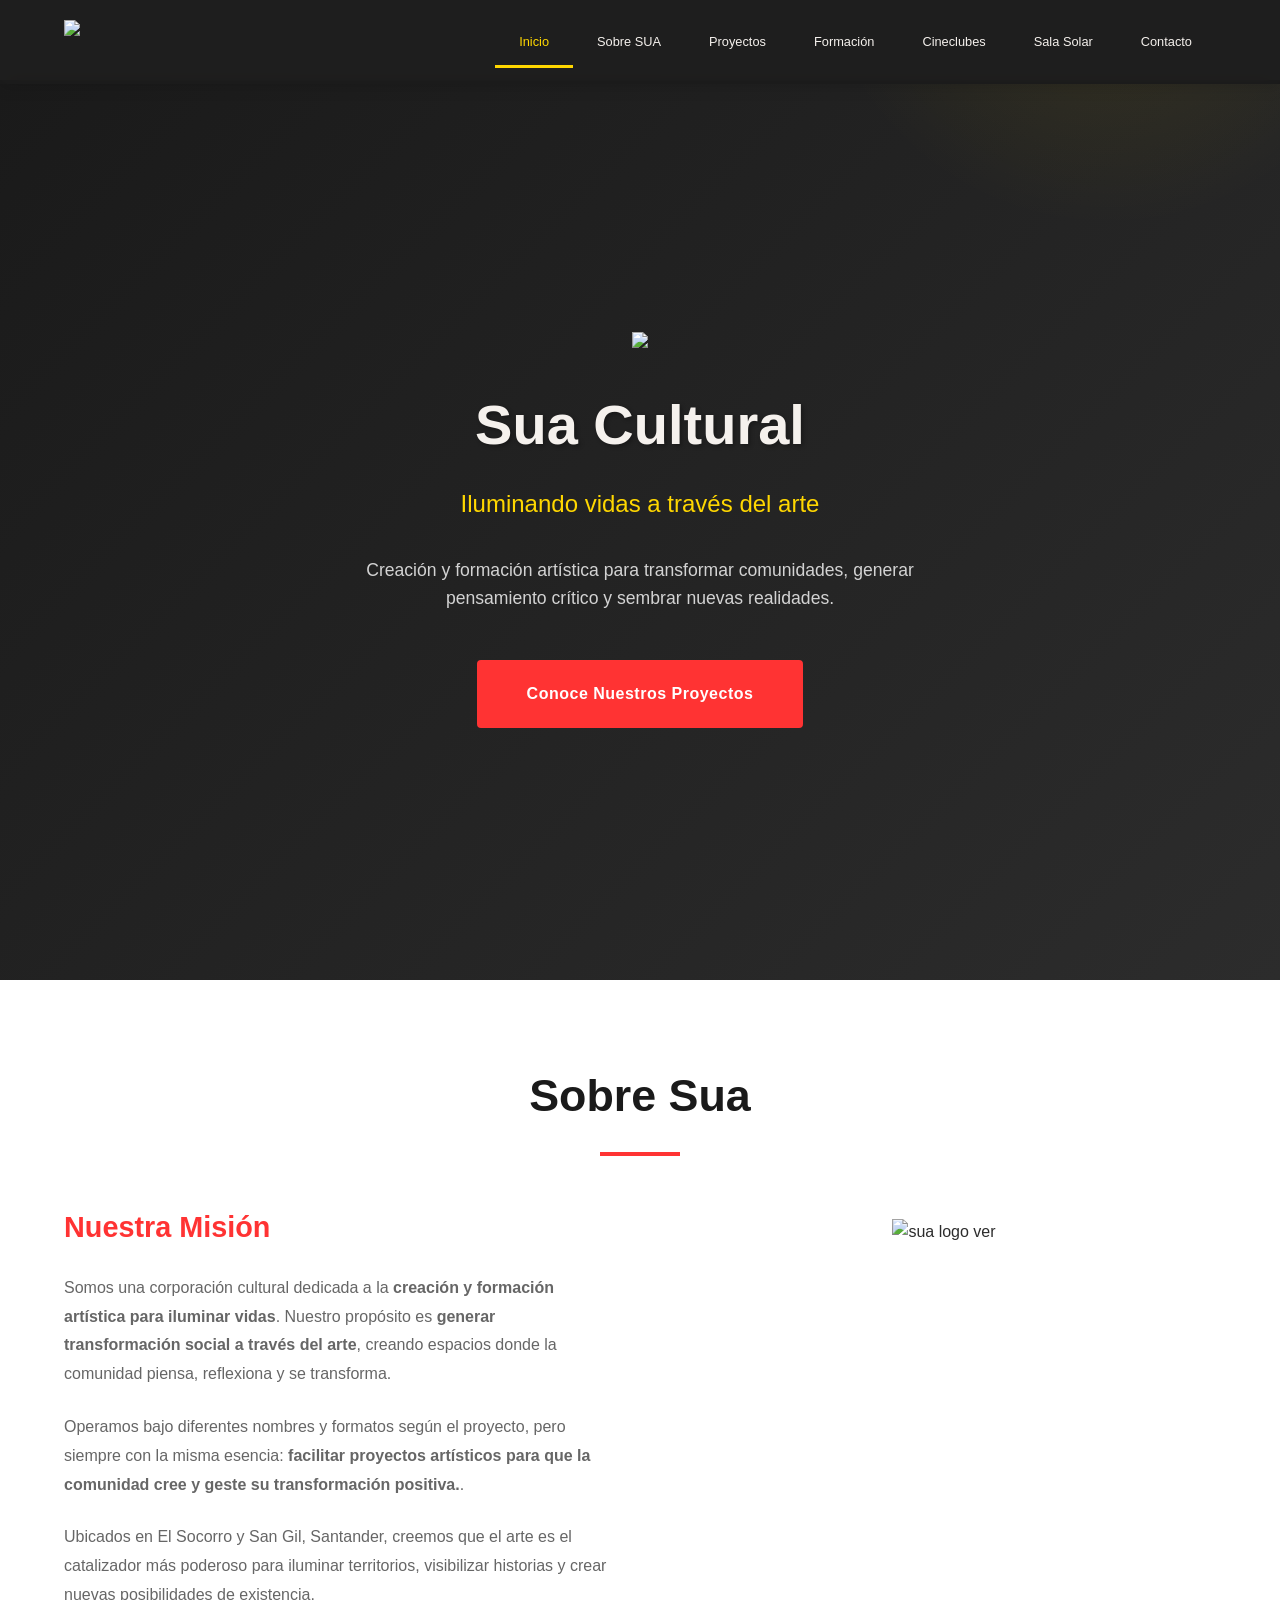
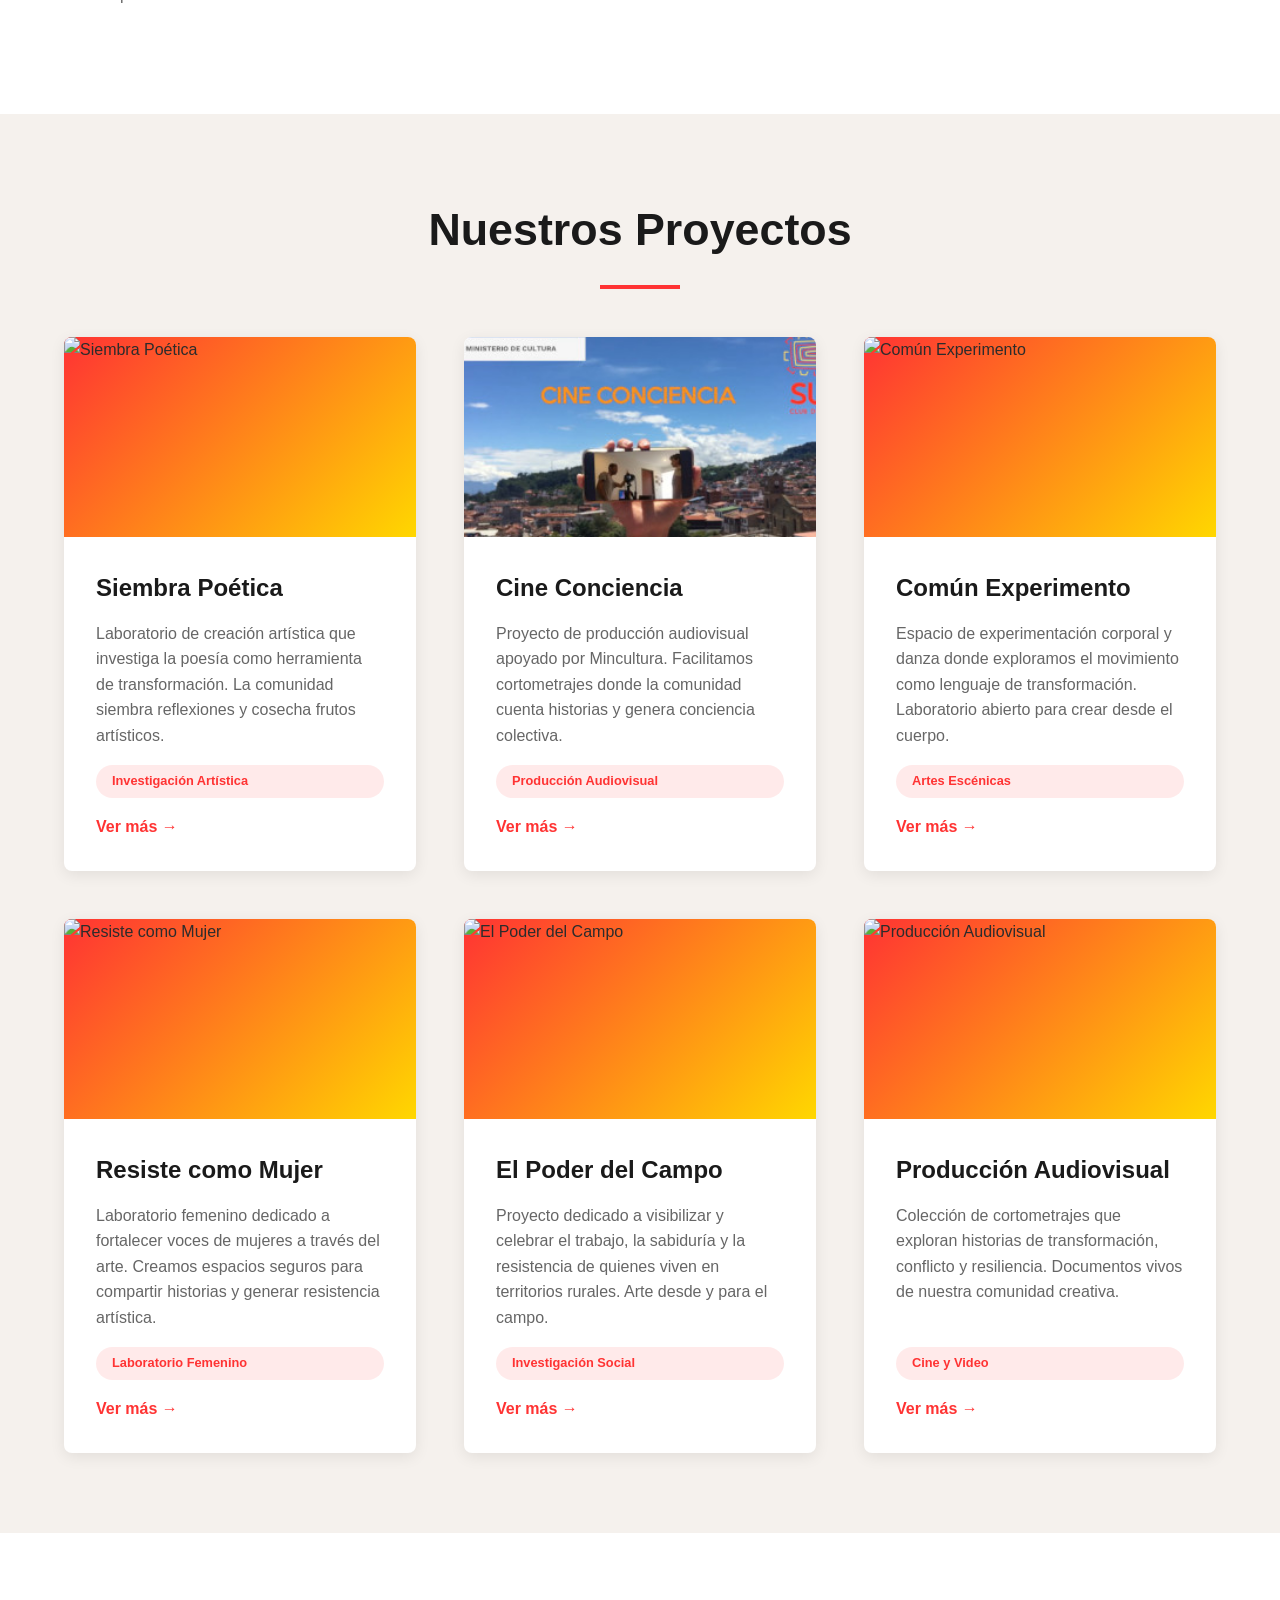
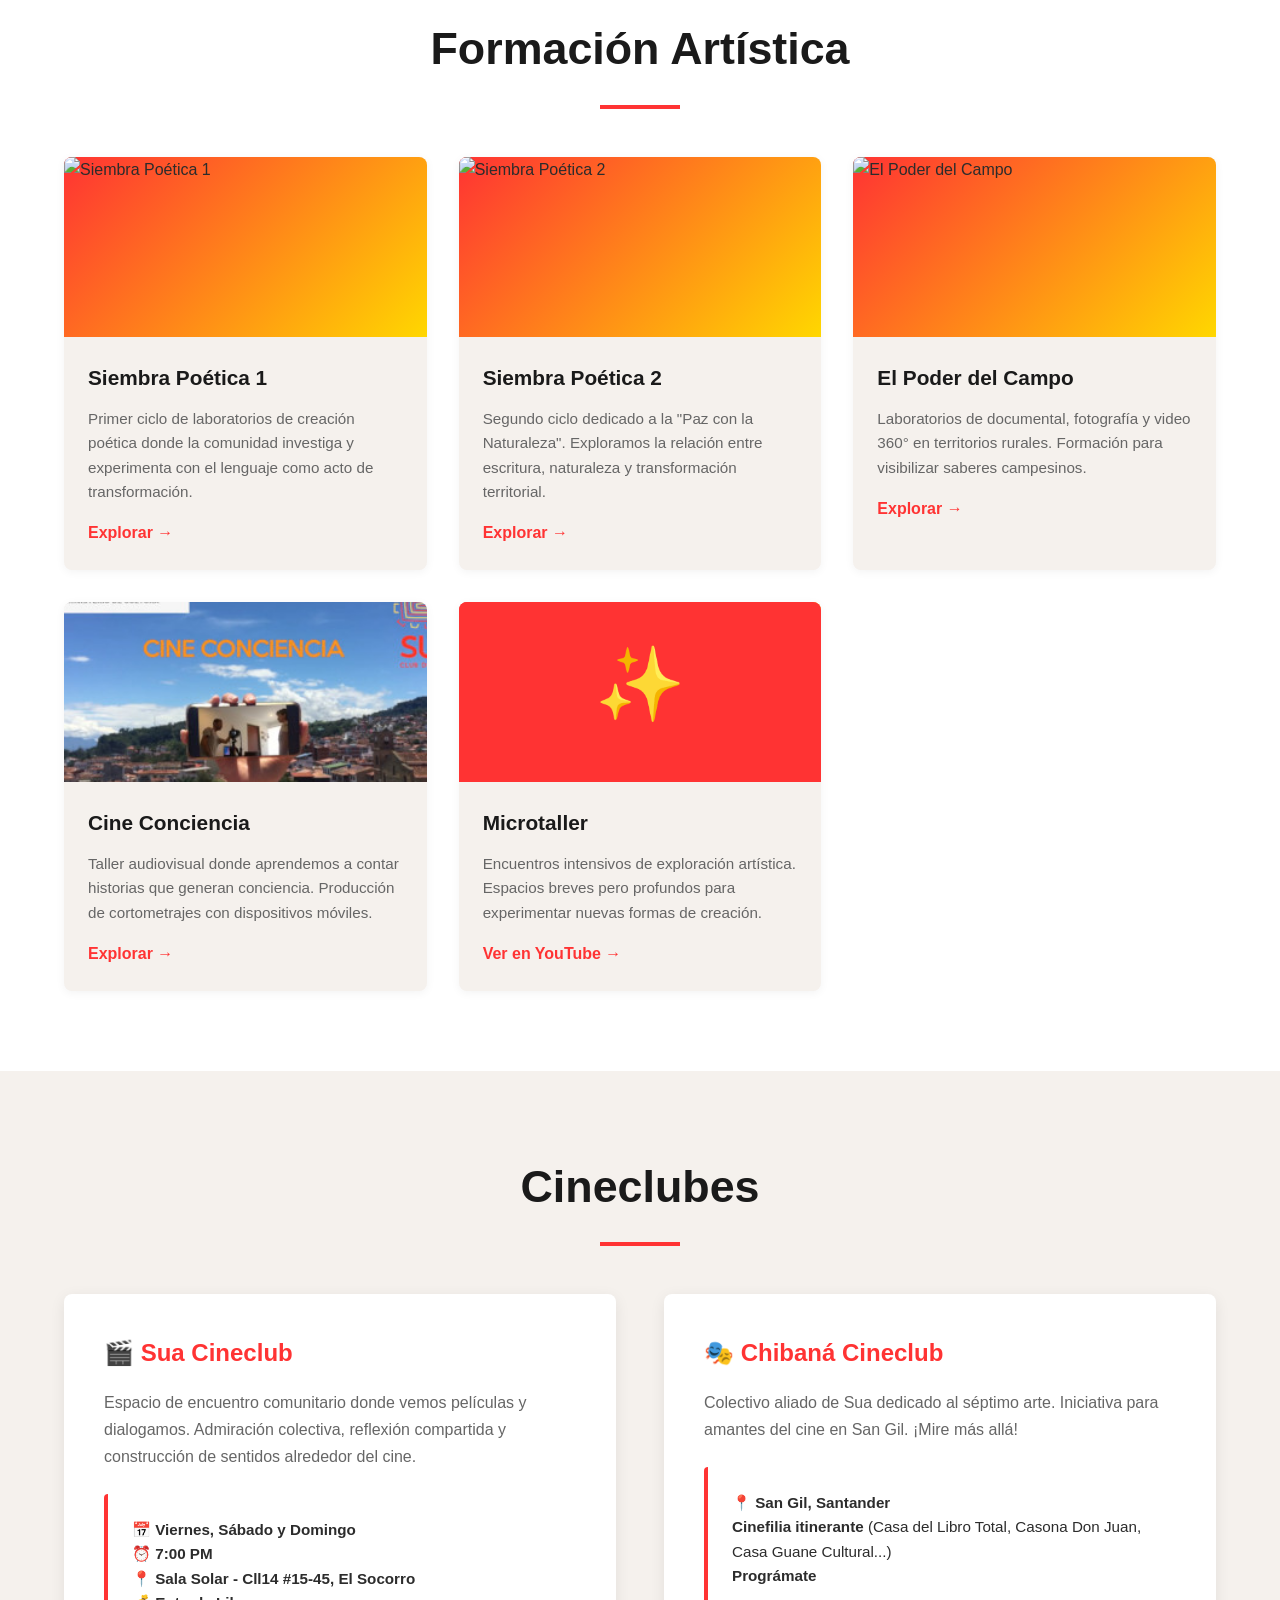
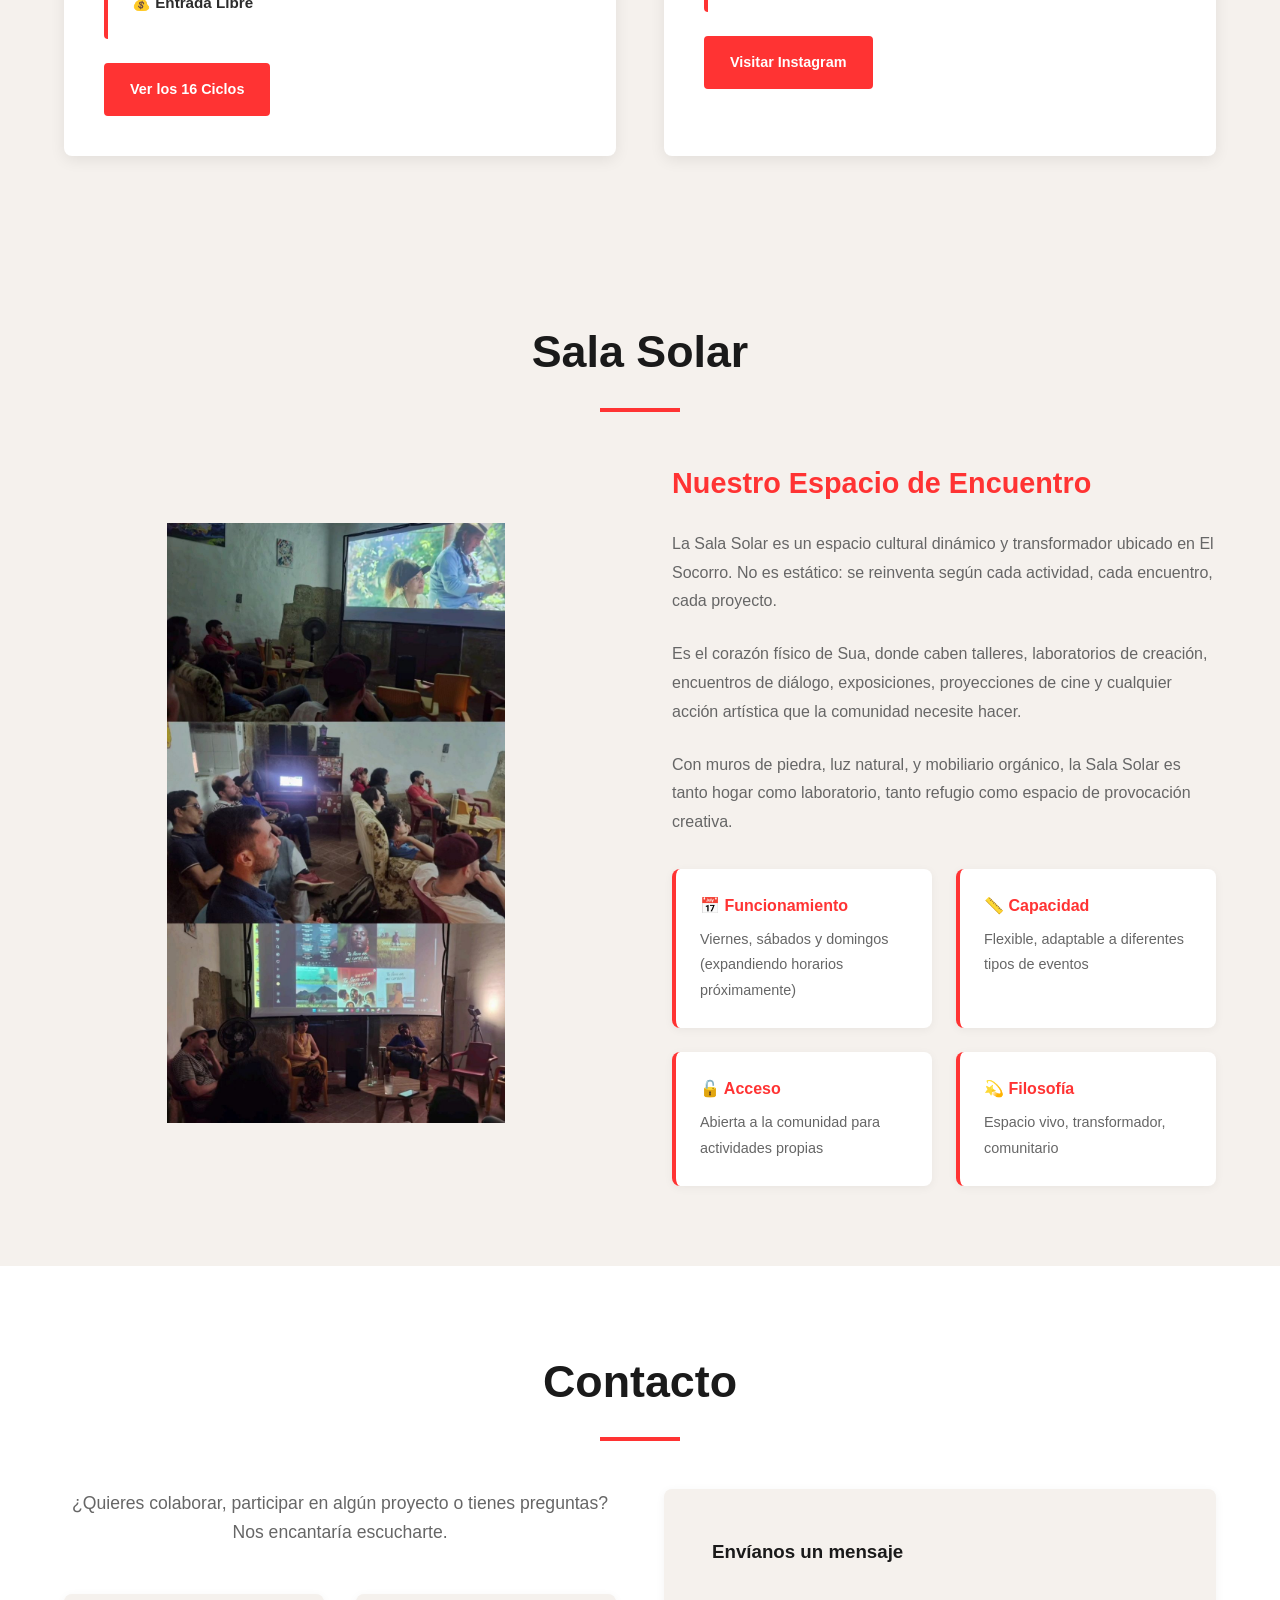
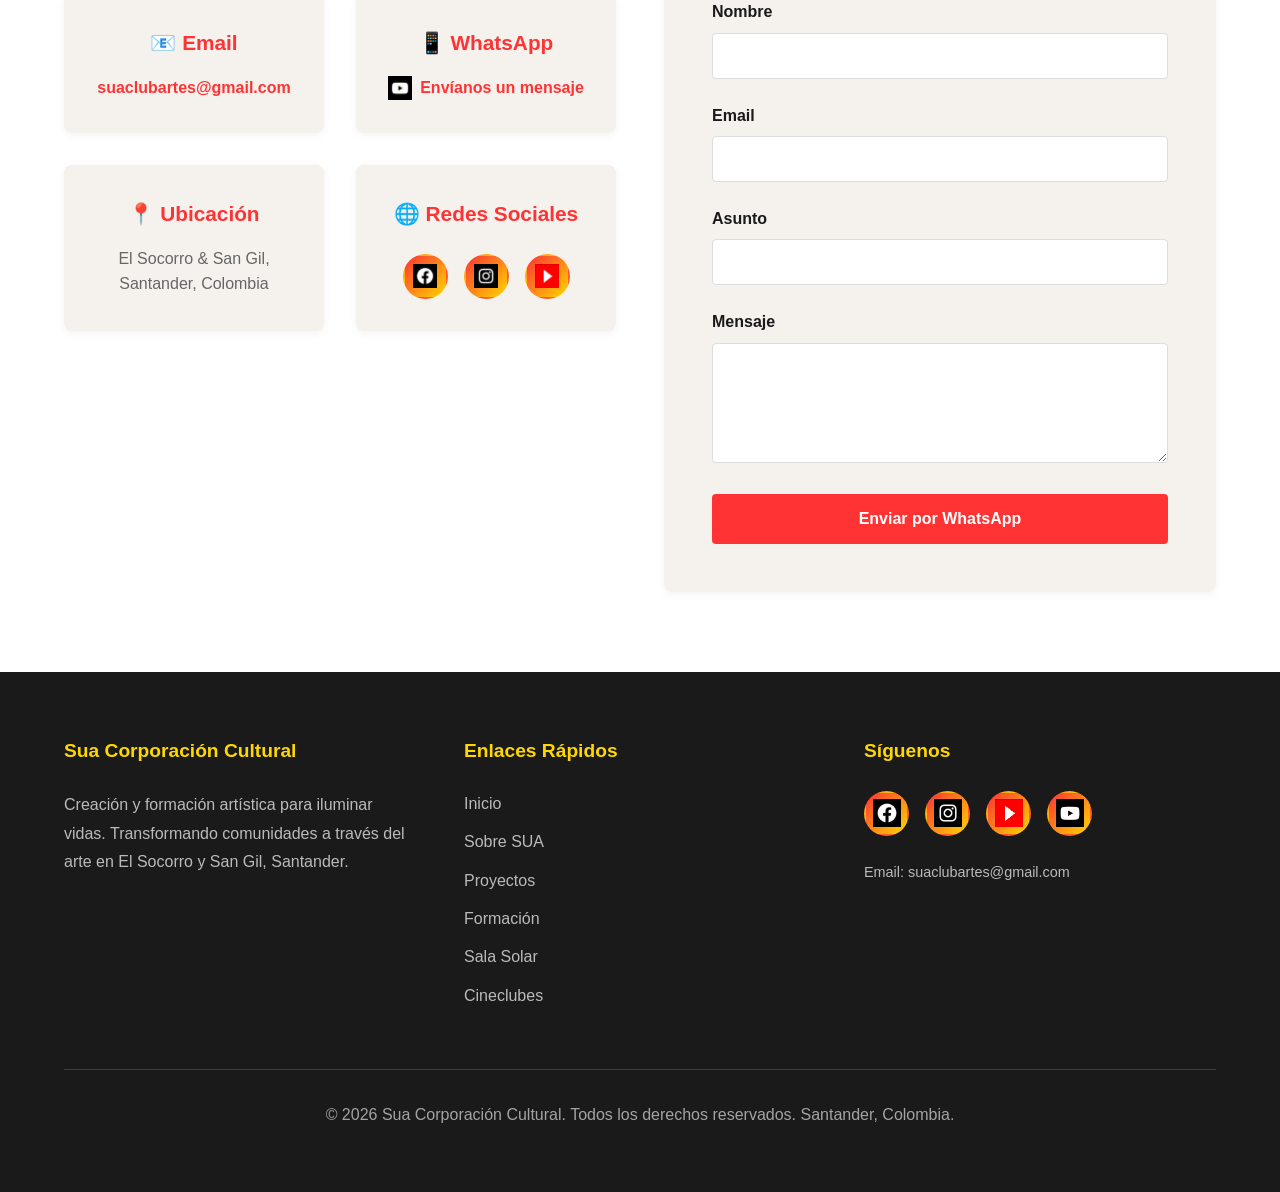
==== commit 438c2f87: "Update index.html" ====
--- a/index.html
+++ b/index.html
@@ -4,6 +4,10 @@
     <meta charset="UTF-8">
     <meta name="viewport" content="width=device-width, initial-scale=1.0">
     <meta name="description" content="Sua Corporación Cultural - Creación y formación artística para iluminar vidas">
+    <meta property="og:title" content="Sua Corporación Cultural">
+    <meta property="og:description" content="Creación y formación artística para iluminar vidas. Transformando comunidades a través del arte.">
+    <meta property="og:image" content="img/ogimgsua.jpg">
+    <meta property="og:url" content="https://sua-cultural.github.io">
     <title>Sua Cultural - Iluminando vidas a través del arte</title>
     <link rel="icon" type="image/png" href="img/sol-icon32.png">
     <style>
@@ -695,8 +699,12 @@
         }
 
         .contact-content {
-            max-width: 1000px;
+            max-width: 1200px;
             margin: 0 auto;
+            display: grid;
+            grid-template-columns: 1fr 1fr;
+            gap: 3rem;
+            align-items: start;
         }
 
         .contact-intro {
@@ -743,6 +751,10 @@
 
         .contact-item a:hover {
             color: var(--accent);
+        }
+
+        .contact-social {
+            justify-content: center;
         }
 
         .contact-form {
@@ -852,7 +864,7 @@
 
         .social-links {
             display: flex;
-            gap: 1.5rem;
+            gap: 1rem;
             margin-top: 1.5rem;
         }
 
@@ -860,16 +872,47 @@
             display: inline-flex;
             align-items: center;
             justify-content: center;
-            width: 40px;
-            height: 40px;
-            background: rgba(255, 215, 0, 0.1);
+            width: 45px;
+            height: 45px;
+            background: linear-gradient(135deg, var(--secondary) 0%, var(--accent) 100%);
             border-radius: 50%;
             transition: all 0.3s ease;
+            color: white;
+            font-weight: bold;
+            font-size: 1.3rem;
+            text-decoration: none;
+            border: 2px solid transparent;
+        }
+
+        .social-links a img {
+            width: 28px;
+            height: 28px;
+            object-fit: contain;
         }
 
         .social-links a:hover {
-            background: var(--accent);
-            color: var(--primary);
+            transform: translateY(-3px);
+            box-shadow: 0 8px 20px rgba(255, 51, 51, 0.3);
+            border-color: rgba(255, 255, 255, 0.3);
+        }
+
+        .social-icon {
+           /* width: 28px;
+            height: 28px;*/
+            object-fit: contain;
+        }
+
+        .contact-item a {
+            display: flex;
+            align-items: center;
+            justify-content: center;
+            gap: 0.5rem;
+        }
+
+        .contact-item a img {
+            width: 24px;
+            height: 24px;
+            object-fit: contain;
         }
 
         .footer-bottom {
@@ -919,6 +962,11 @@
             .audiovisual-grid,
             .cineclubs-grid {
                 grid-template-columns: 1fr;
+            }
+
+            .contact-content {
+                grid-template-columns: 1fr;
+                gap: 2rem;
             }
 
             section {
@@ -986,8 +1034,9 @@
             }
 
             .hero {
-                margin-top: 60px;
+                margin-top: 0;
                 padding: 2rem 3%;
+                padding-top: 70px;
             }
 
             .cta-button {
@@ -1010,7 +1059,12 @@
 
             .about-image,
             .sala-image {
-                height: 250px;
+                height: auto;
+                aspect-ratio: auto;
+            }
+
+            .sala-image {
+                aspect-ratio: 1 / 0.8;
             }
 
             .about-content {
@@ -1268,7 +1322,7 @@
             <div class="sala-text">
                 <h3>Nuestro Espacio de Encuentro</h3>
                 <p>La Sala Solar es un espacio cultural dinámico y transformador ubicado en El Socorro. No es estático: se reinventa según cada actividad, cada encuentro, cada proyecto.</p>
-                <p>Es el corazón físico de Sua, donde caben cineclub, talleres, laboratorios de creación, encuentros de diálogo, exposiciones y cualquier acción artística que la comunidad necesite hacer.</p>
+                <p>Es el corazón físico de Sua, donde caben talleres, laboratorios de creación, encuentros de diálogo, exposiciones, proyecciones de cine y cualquier acción artística que la comunidad necesite hacer.</p>
                 <p>Con muros de piedra, luz natural, y mobiliario orgánico, la Sala Solar es tanto hogar como laboratorio, tanto refugio como espacio de provocación creativa.</p>
                 
                 <div class="sala-features">
@@ -1297,22 +1351,41 @@
     <section id="contacto" class="contact">
         <h2 class="section-title">Contacto</h2>
         <div class="contact-content">
-            <div class="contact-intro">
-                <p>¿Quieres colaborar, participar en algún proyecto o tienes preguntas? Nos encantaría escucharte.</p>
-            </div>
-
-            <div class="contact-info">
-                <div class="contact-item">
-                    <h3>📧 Email</h3>
-                    <p><a href="mailto:suaclubartes@gmail.com">suaclubartes@gmail.com</a></p>
-                </div>
-                <div class="contact-item">
-                    <h3>📱 WhatsApp</h3>
-                    <p><a href="https://wa.me/573008643242" target="_blank">Envíanos un mensaje</a></p>
-                </div>
-                <div class="contact-item">
-                    <h3>📍 Ubicación</h3>
-                    <p>El Socorro & San Gil, Santander, Colombia</p>
+            <div>
+                <div class="contact-intro">
+                    <p>¿Quieres colaborar, participar en algún proyecto o tienes preguntas? Nos encantaría escucharte.</p>
+                </div>
+
+                <div class="contact-info">
+                    <div class="contact-item">
+                        <h3>📧 Email</h3>
+                        <p><a href="mailto:suaclubartes@gmail.com">suaclubartes@gmail.com</a></p>
+                    </div>
+                    <div class="contact-item">
+                        <h3>📱 WhatsApp</h3>
+                        <p><a href="https://wa.me/573008643242" target="_blank">
+                            <img src="img/whatsapp-logo.png" alt="WhatsApp" class="social-icon">
+                            Envíanos un mensaje
+                        </a></p>
+                    </div>
+                    <div class="contact-item">
+                        <h3>📍 Ubicación</h3>
+                        <p>El Socorro & San Gil, Santander, Colombia</p>
+                    </div>
+                    <div class="contact-item">
+                        <h3>🌐 Redes Sociales</h3>
+                        <div class="social-links contact-social">
+                            <a href="https://facebook.com/suaclubartes" title="Facebook" target="_blank">
+                                <img src="img/facebook-logo.png" alt="Facebook" class="social-icon">
+                            </a>
+                            <a href="https://instagram.com/suaclubartes" title="Instagram" target="_blank">
+                                <img src="img/instagram-logo.png" alt="Instagram" class="social-icon">
+                            </a>
+                            <a href="https://youtube.com/@suacultural" title="YouTube" target="_blank">
+                                <img src="img/youtube-logo.png" alt="YouTube" class="social-icon">
+                            </a>
+                        </div>
+                    </div>
                 </div>
             </div>
 
@@ -1355,21 +1428,31 @@
                     <li><a href="#sobre-sua">Sobre SUA</a></li>
                     <li><a href="#proyectos">Proyectos</a></li>
                     <li><a href="#formacion">Formación</a></li>
-                    <li><a href="#cineclub">Cineclubs</a></li>
+                    <li><a href="#sala-solar">Sala Solar</a></li>
+                    <li><a href="#cineclub">Cineclubes</a></li>
                 </ul>
             </div>
             <div class="footer-section">
                 <h4>Síguenos</h4>
                 <div class="social-links">
-                    <a href="https://facebook.com/suaclubartes" title="Facebook" target="_blank">f</a>
-                    <a href="https://instagram.com/suaclubartes" title="Instagram" target="_blank">📷</a>
-                    <a href="https://youtube.com/@suacultural" title="YouTube" target="_blank">▶️</a>
+                    <a href="https://facebook.com/suaclubartes" title="Facebook" target="_blank">
+                        <img src="img/facebook-logo.png" alt="Facebook" class="social-icon">
+                    </a>
+                    <a href="https://instagram.com/suaclubartes" title="Instagram" target="_blank">
+                        <img src="img/instagram-logo.png" alt="Instagram" class="social-icon">
+                    </a>
+                    <a href="https://youtube.com/@suacultural" title="YouTube" target="_blank">
+                        <img src="img/youtube-logo.png" alt="YouTube" class="social-icon">
+                    </a>
+                    <a href="https://wa.me/573008643242" title="WhatsApp" target="_blank">
+                        <img src="img/whatsapp-logo.png" alt="WhatsApp" class="social-icon">
+                    </a>
                 </div>
                 <p style="margin-top: 1.5rem; font-size: 0.9rem;">Email: suaclubartes@gmail.com</p>
             </div>
         </div>
         <div class="footer-bottom">
-            <p>&copy; 2024 Sua Corporación Cultural. Todos los derechos reservados. El Socorro, Santander, Colombia.</p>
+            <p>&copy; 2026 Sua Corporación Cultural. Todos los derechos reservados. Santander, Colombia.</p>
         </div>
     </footer>
 
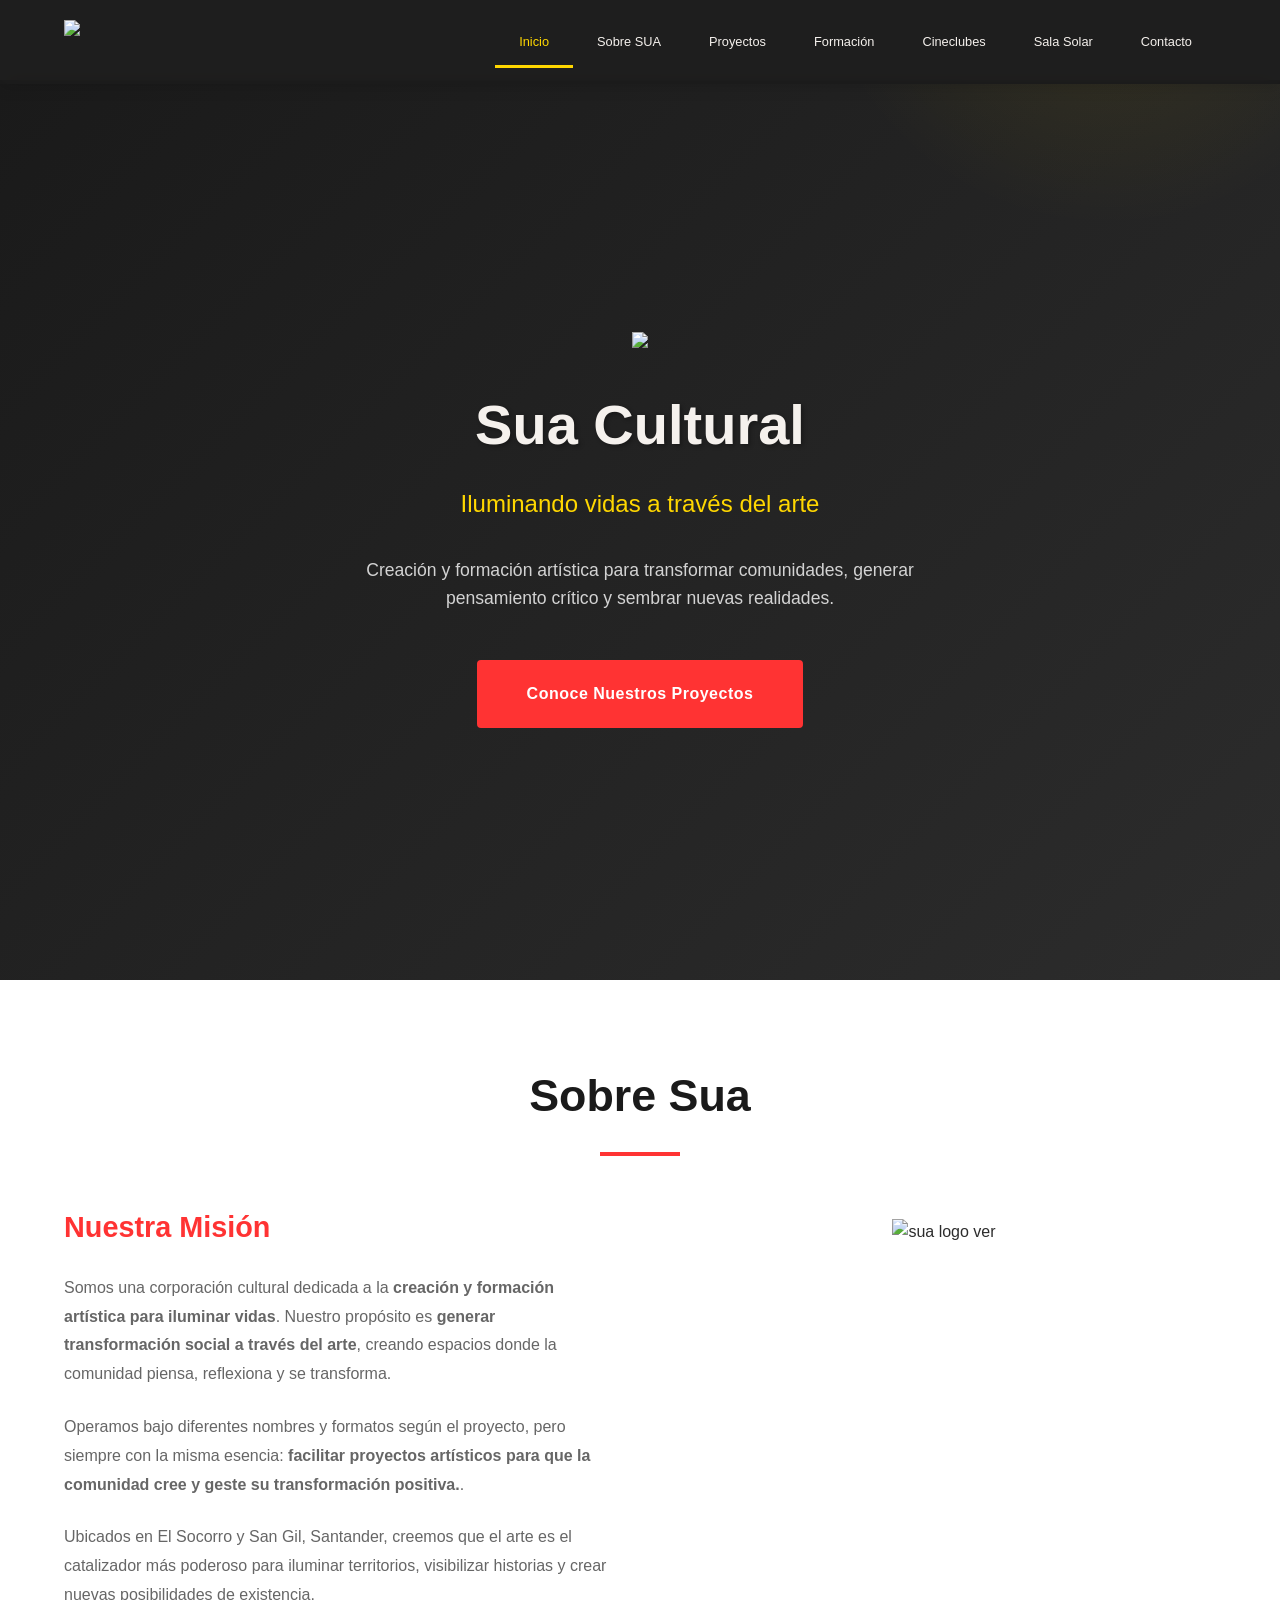
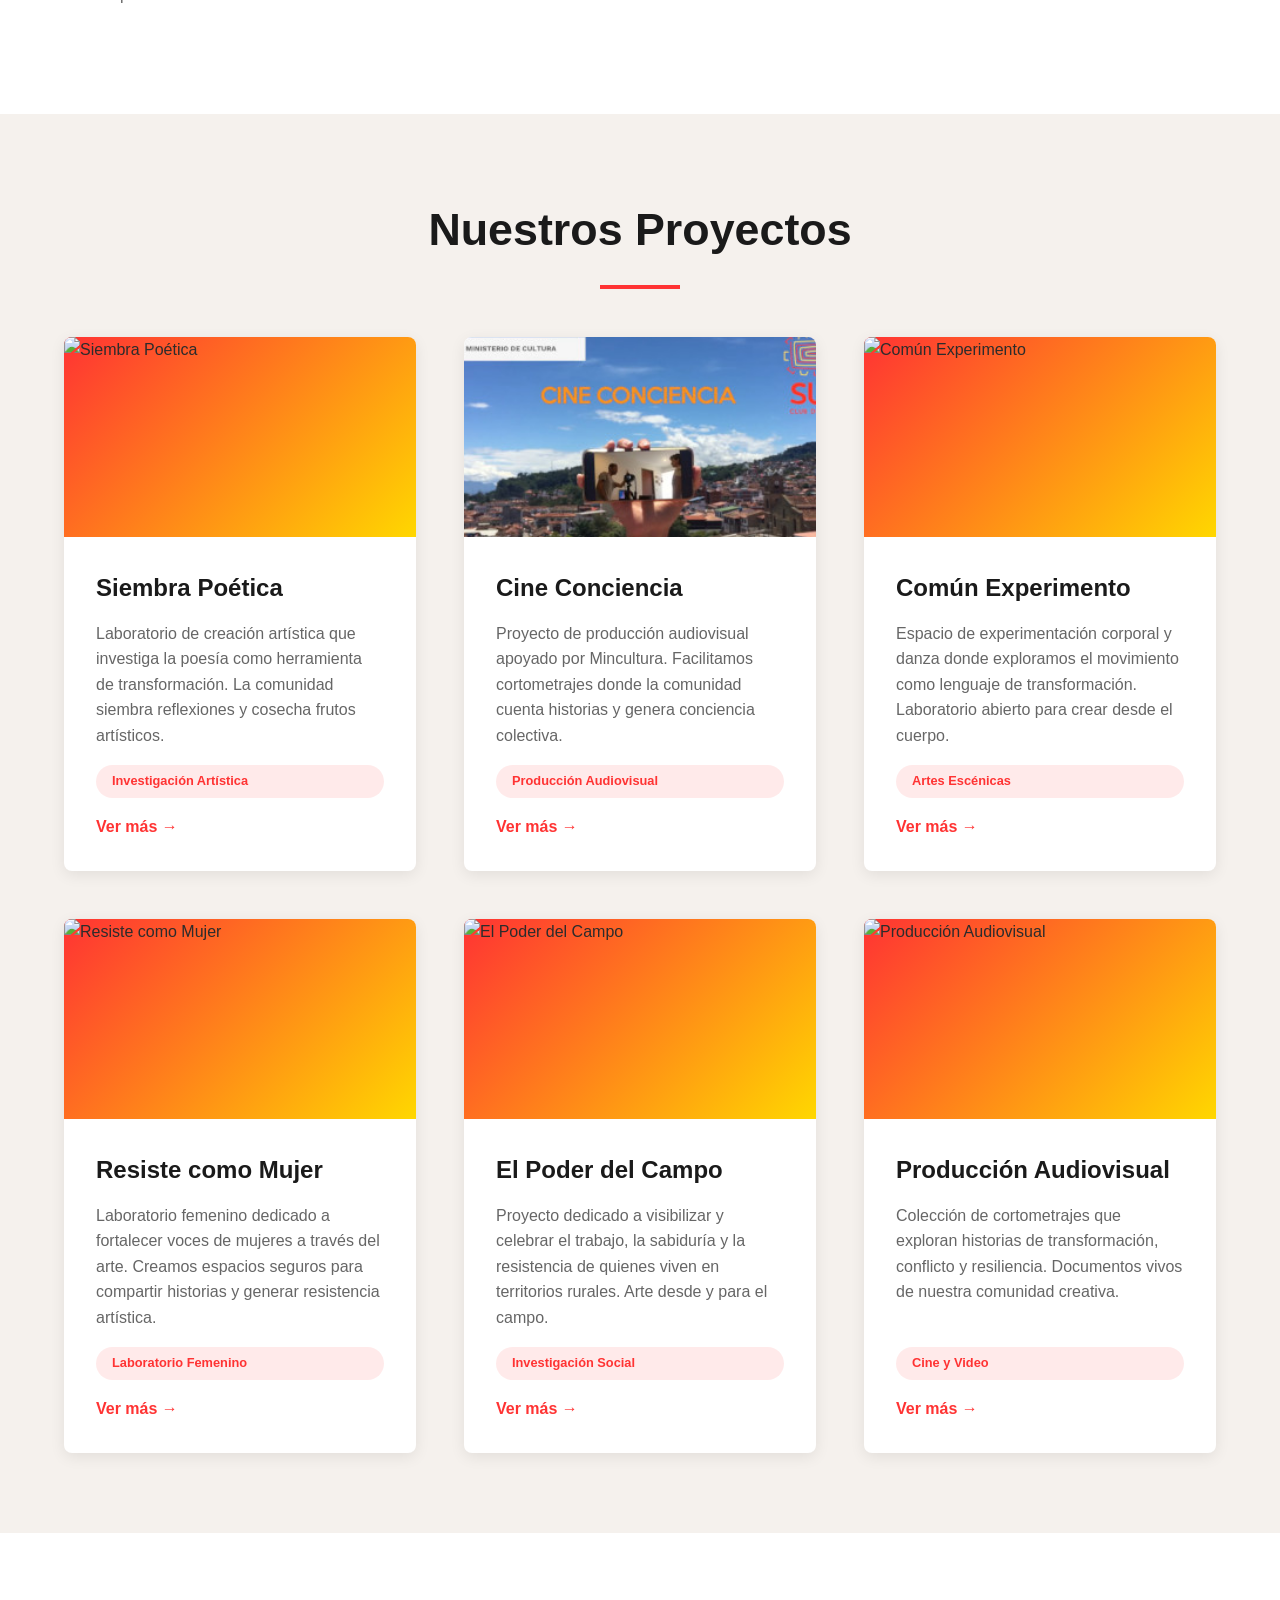
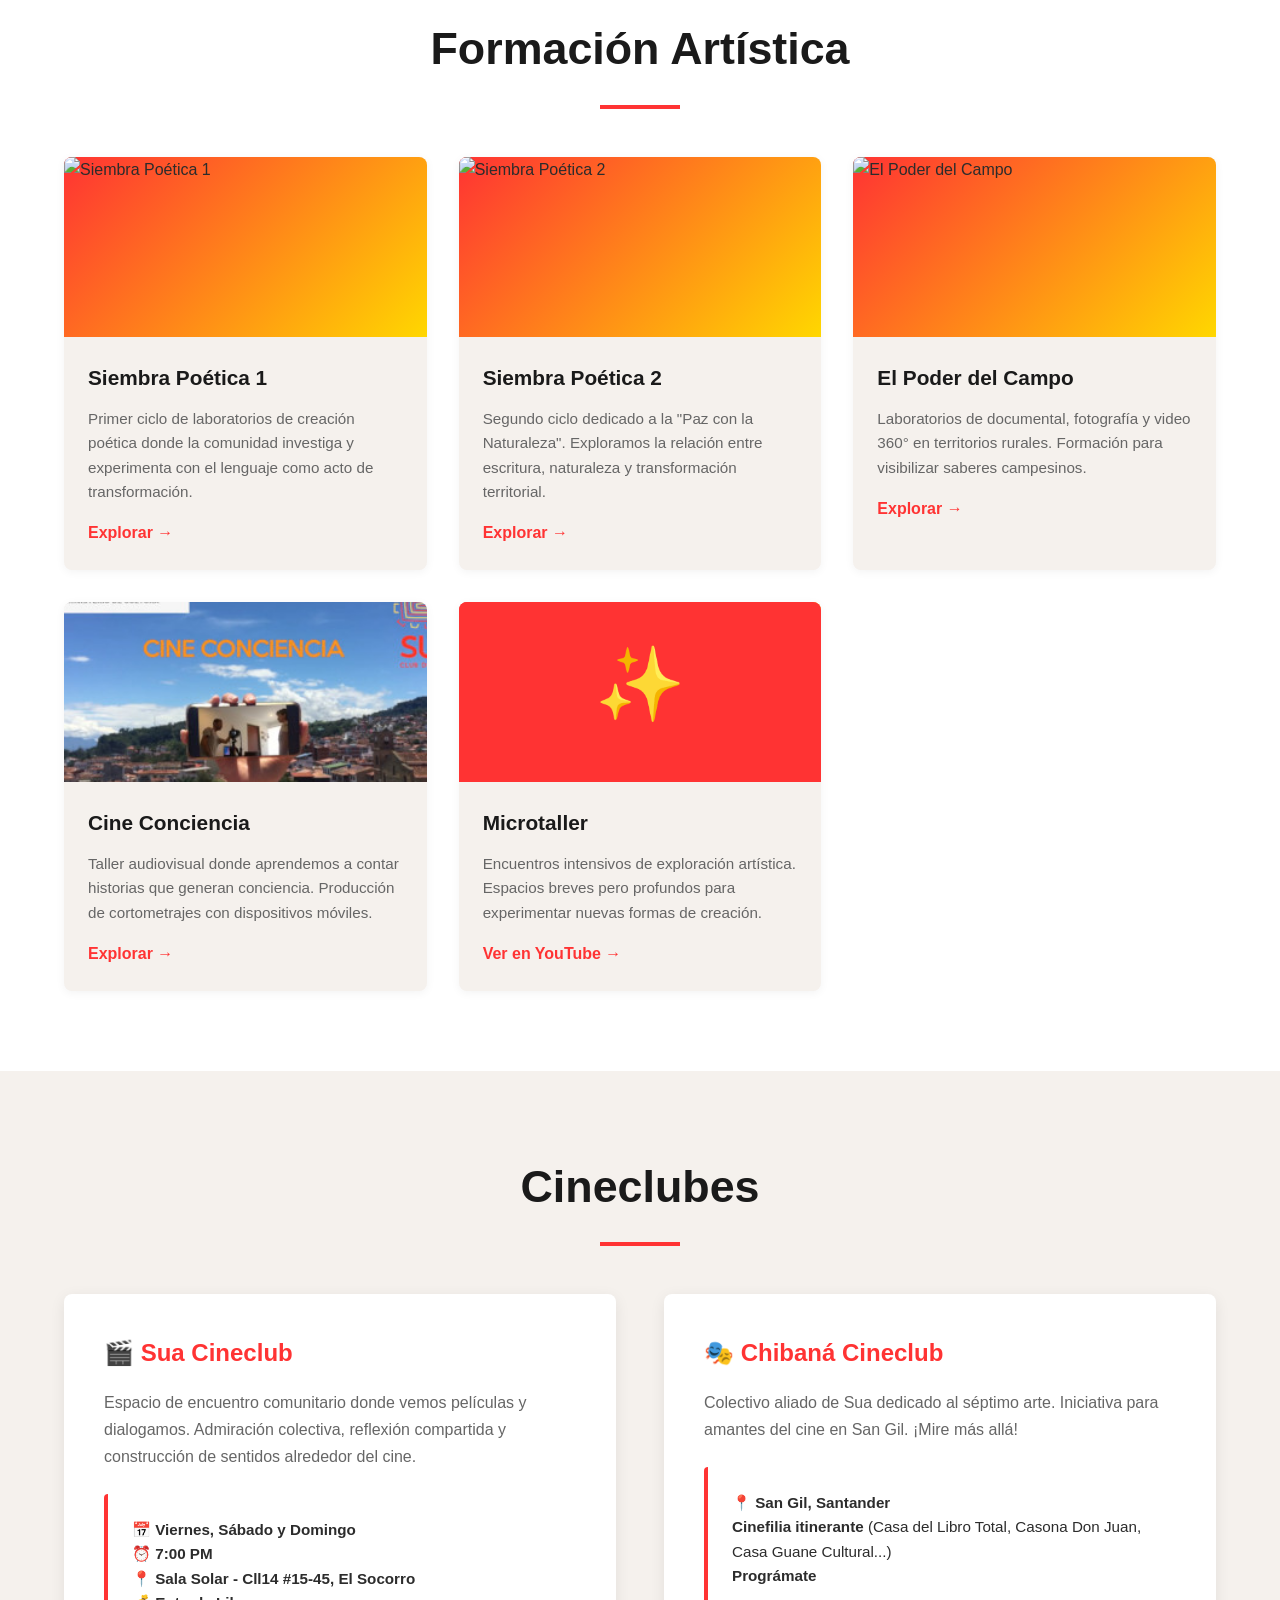
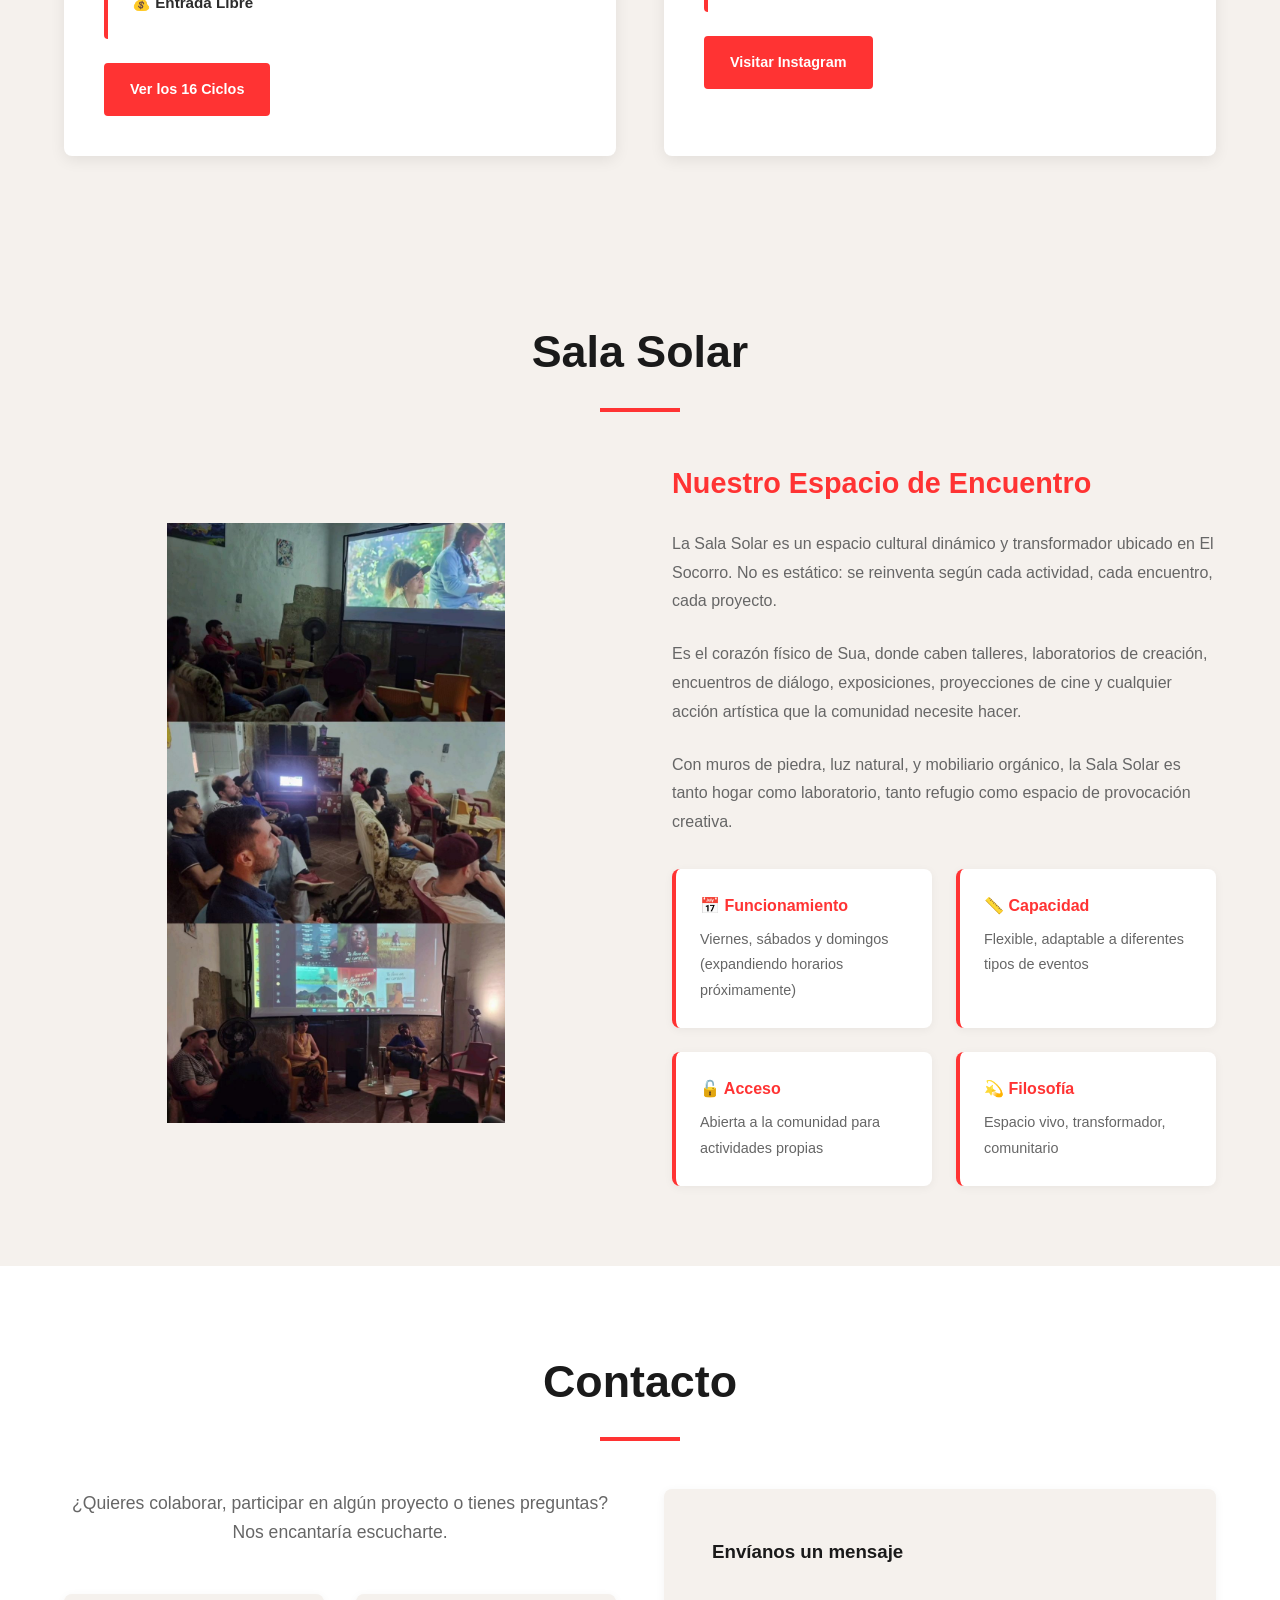
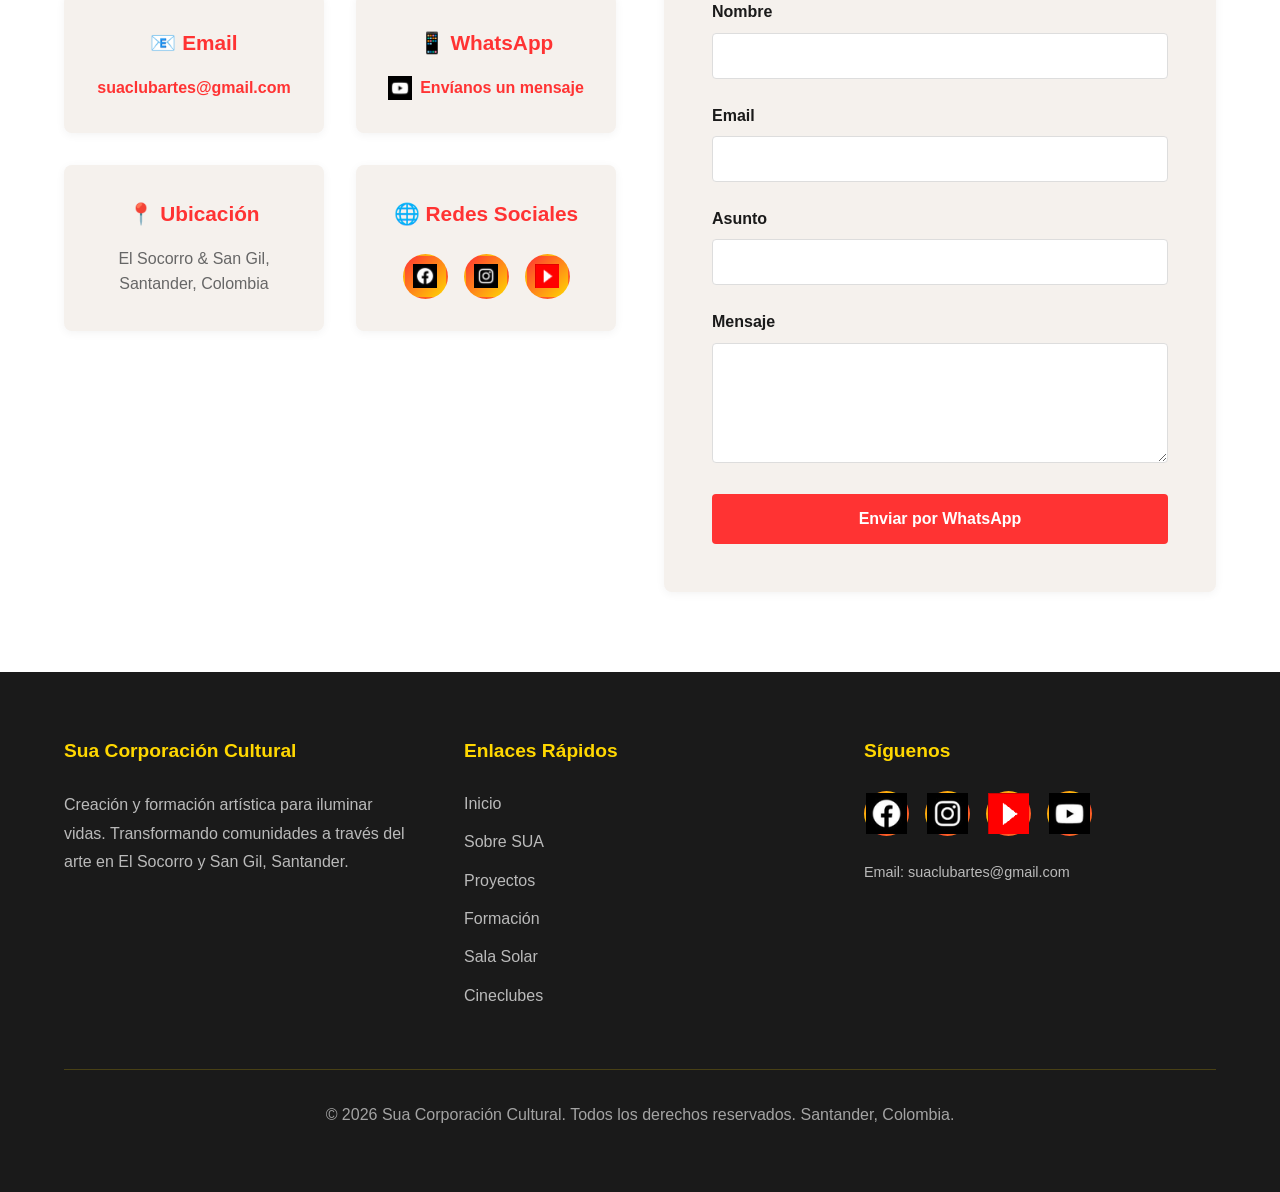
==== commit 20ea7bcb: "Update index.html" ====
--- a/index.html
+++ b/index.html
@@ -885,8 +885,8 @@
         }
 
         .social-links a img {
-            width: 28px;
-            height: 28px;
+         /*   width: 28px;
+            height: 28px;*/
             object-fit: contain;
         }
 
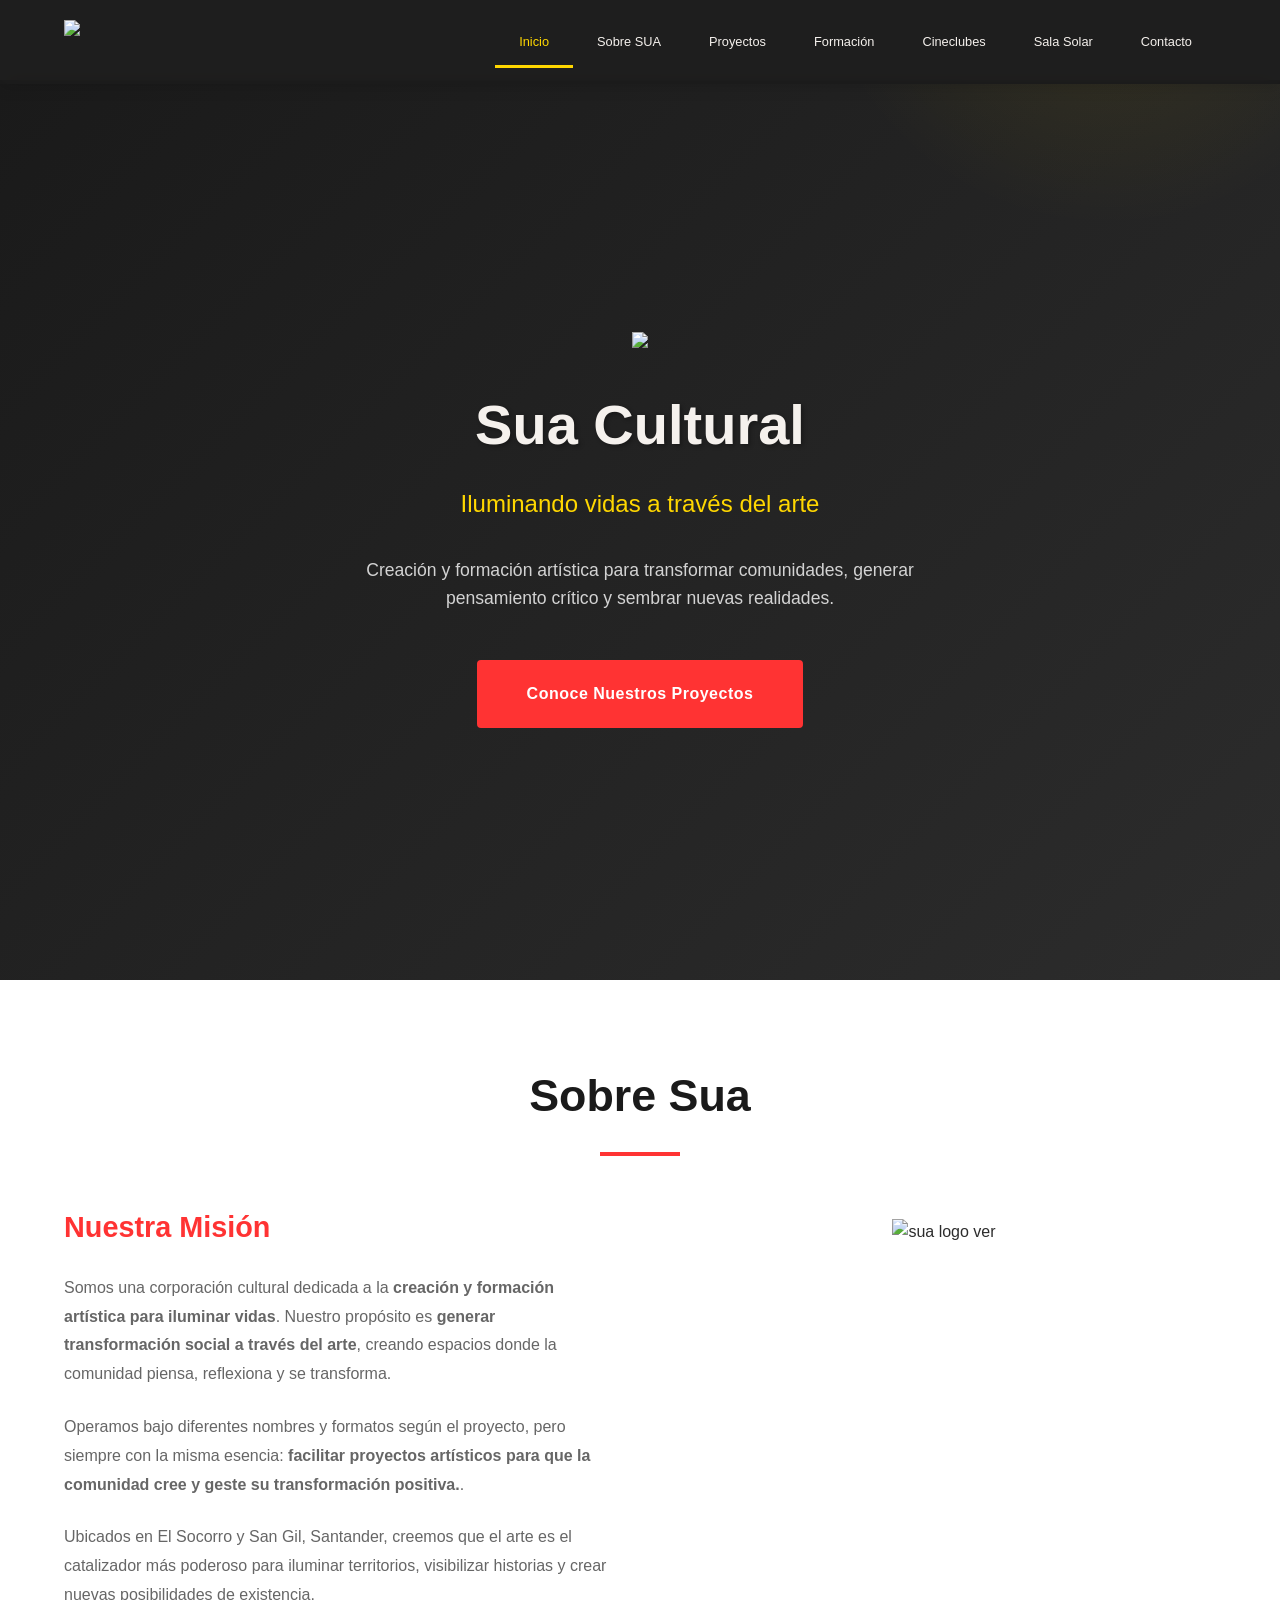
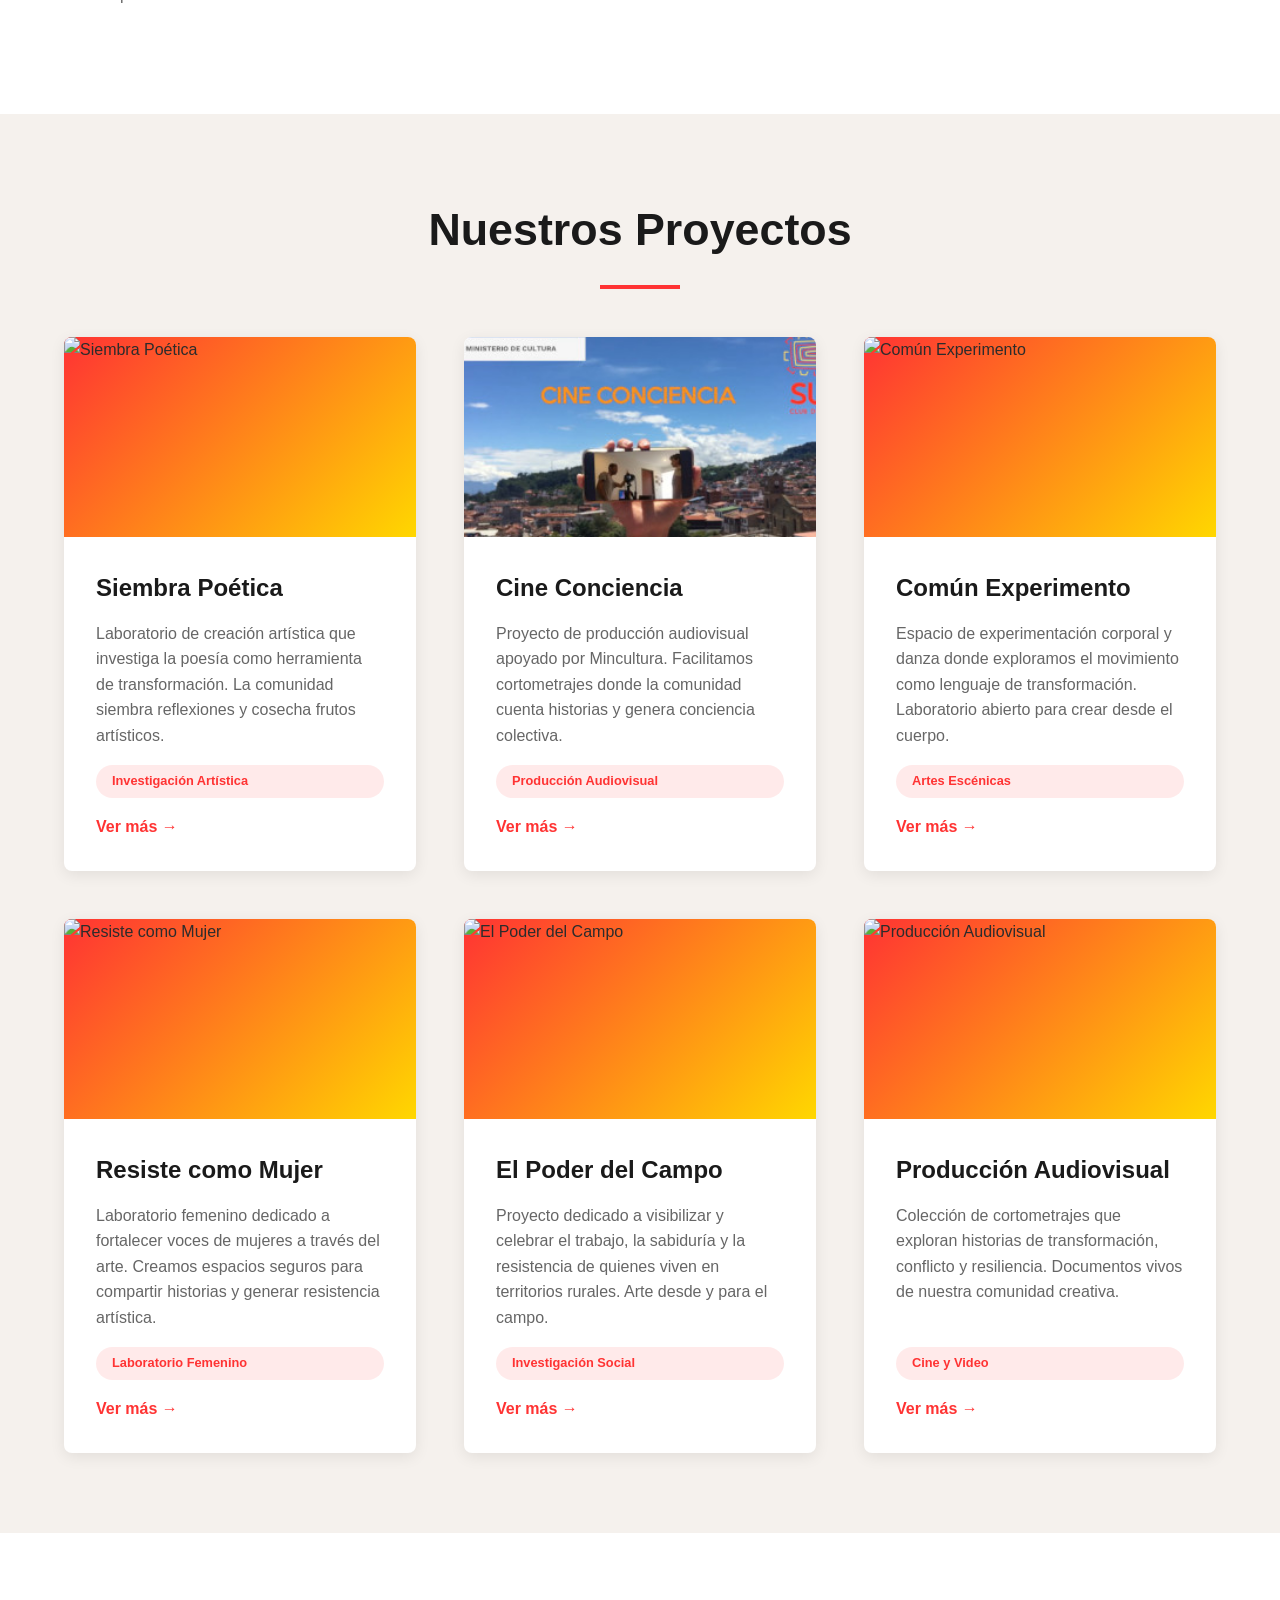
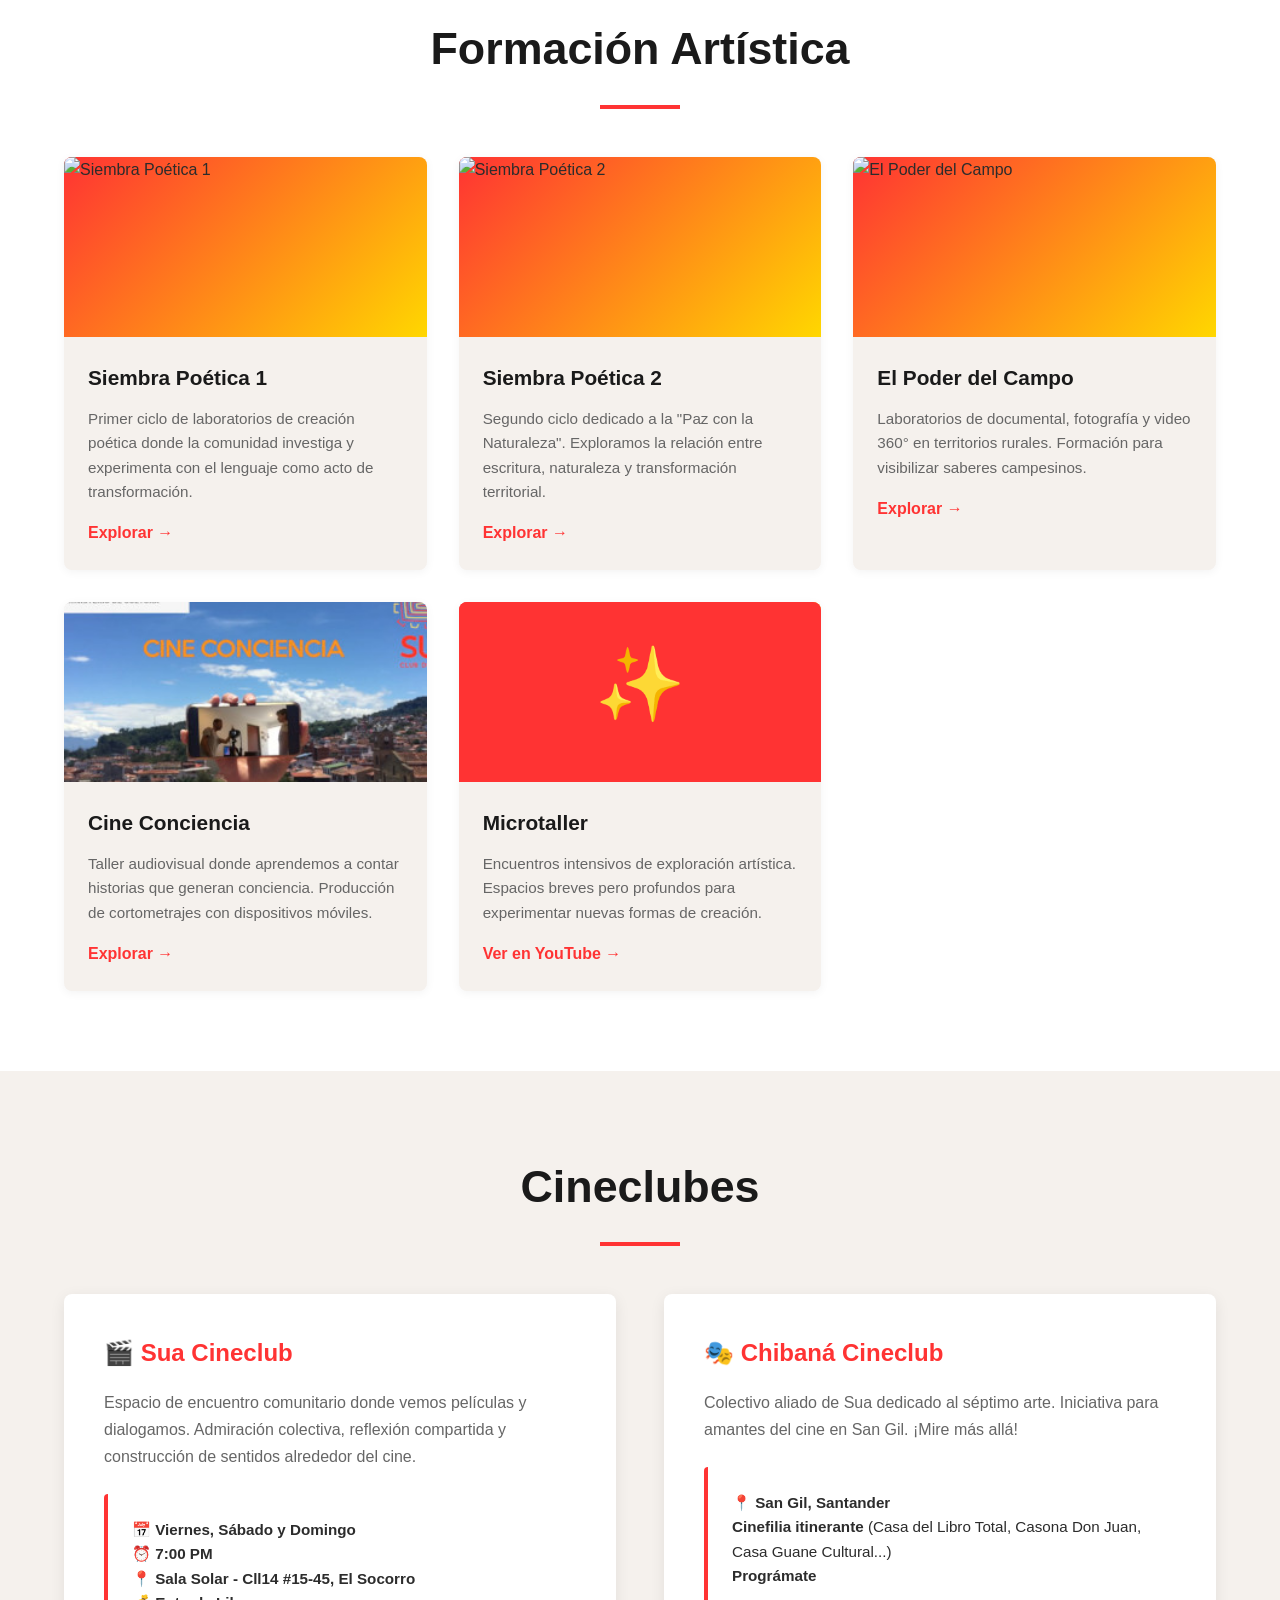
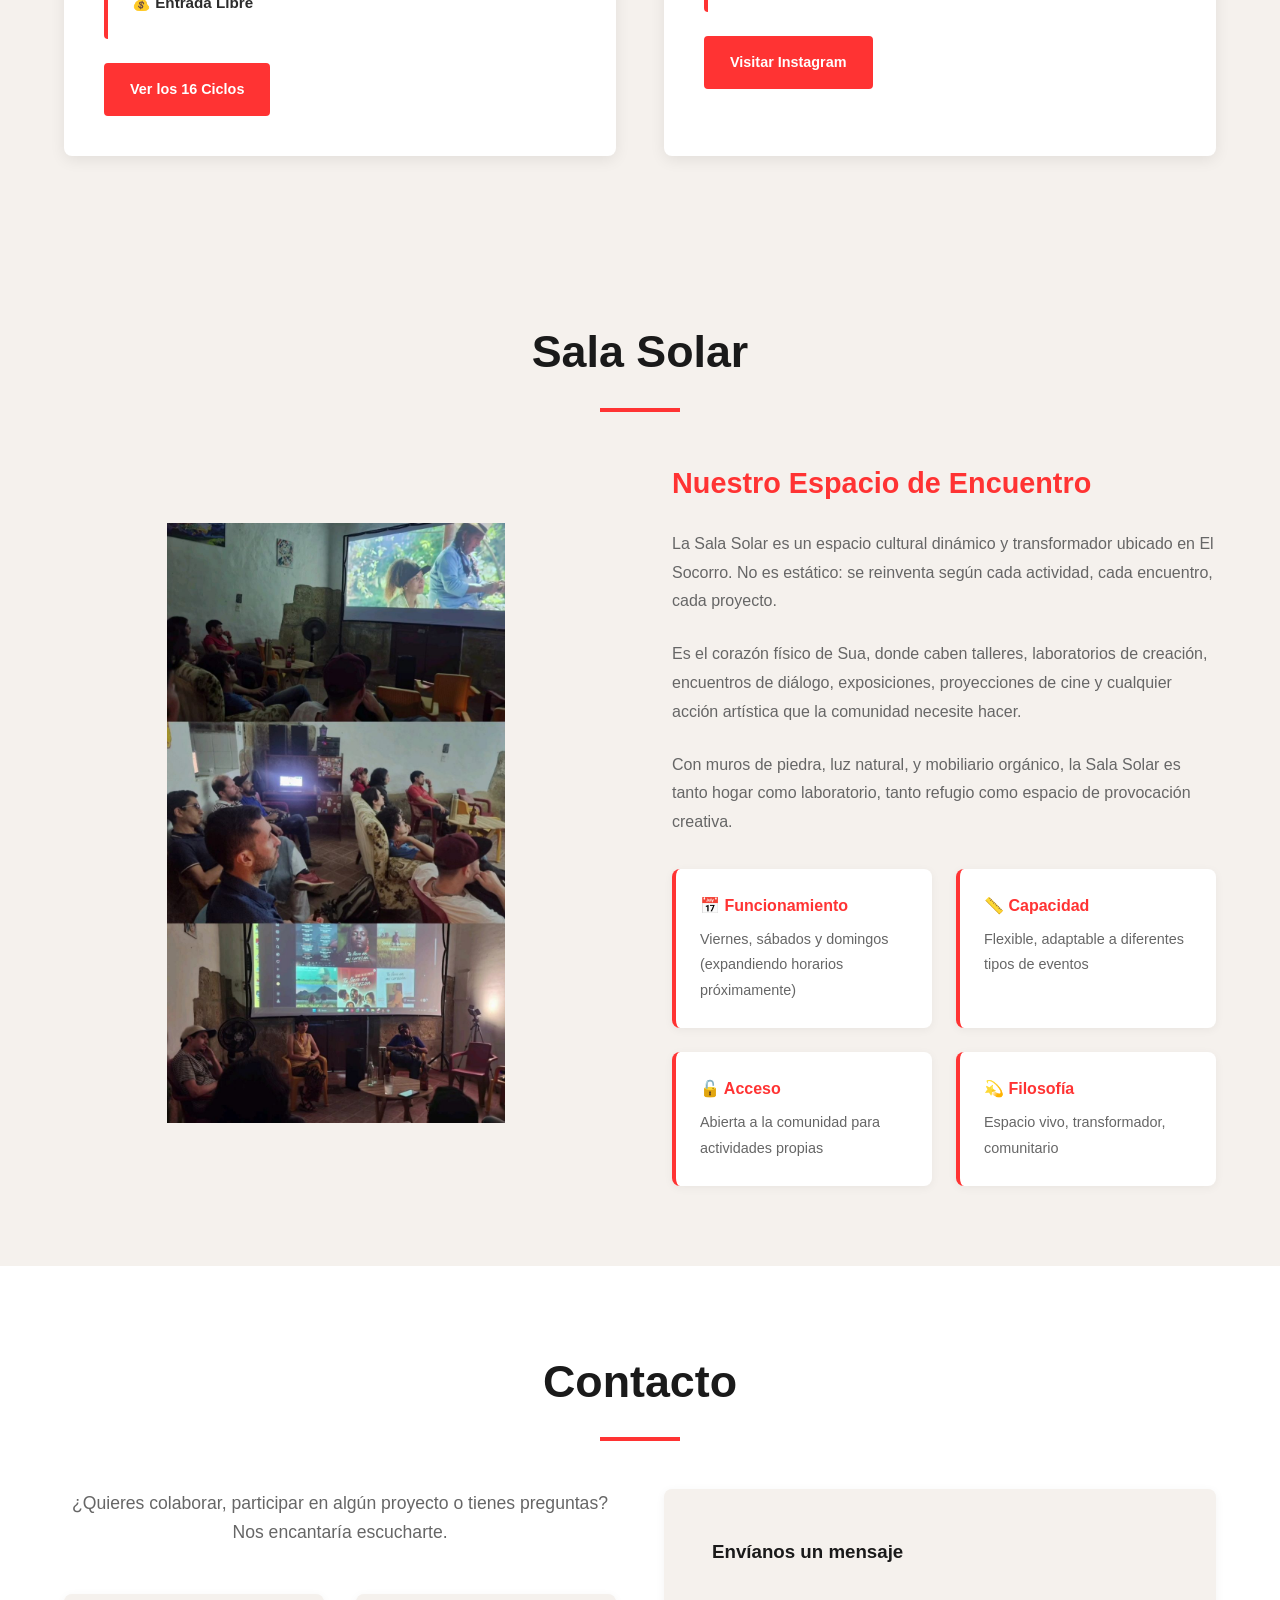
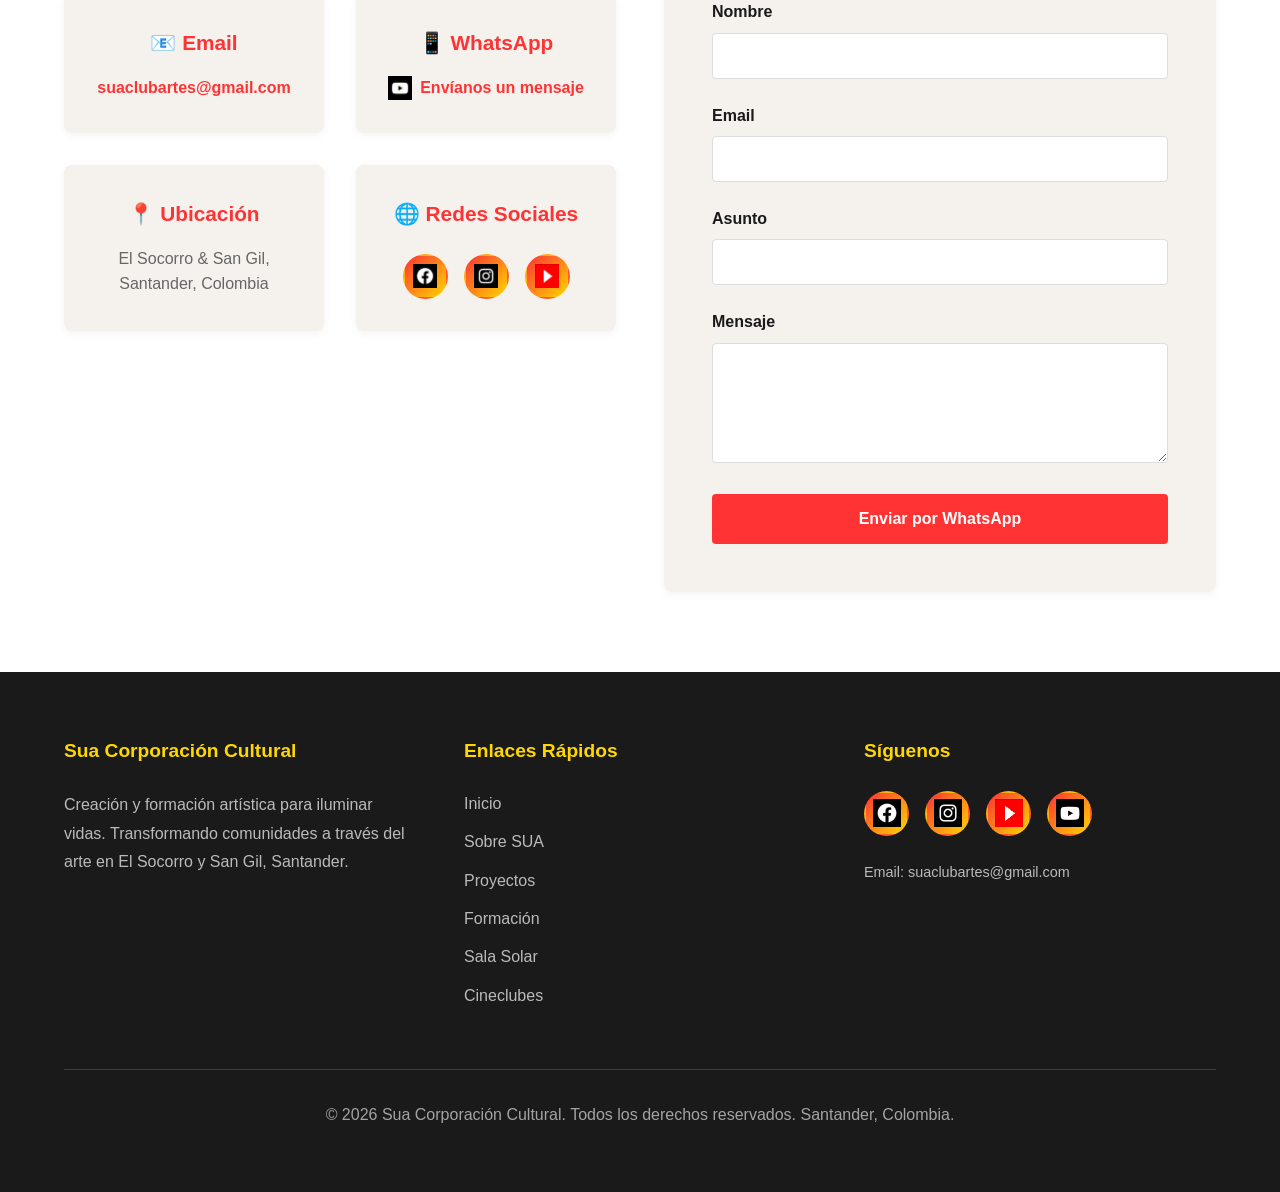
==== commit 7a2876a3: "Update index.html" ====
--- a/index.html
+++ b/index.html
@@ -885,8 +885,8 @@
         }
 
         .social-links a img {
-         /*   width: 28px;
-            height: 28px;*/
+            width: 28px;
+            height: 28px;
             object-fit: contain;
         }
 
@@ -897,8 +897,8 @@
         }
 
         .social-icon {
-           /* width: 28px;
-            height: 28px;*/
+            width: 40px;
+            height: 40px;
             object-fit: contain;
         }
 
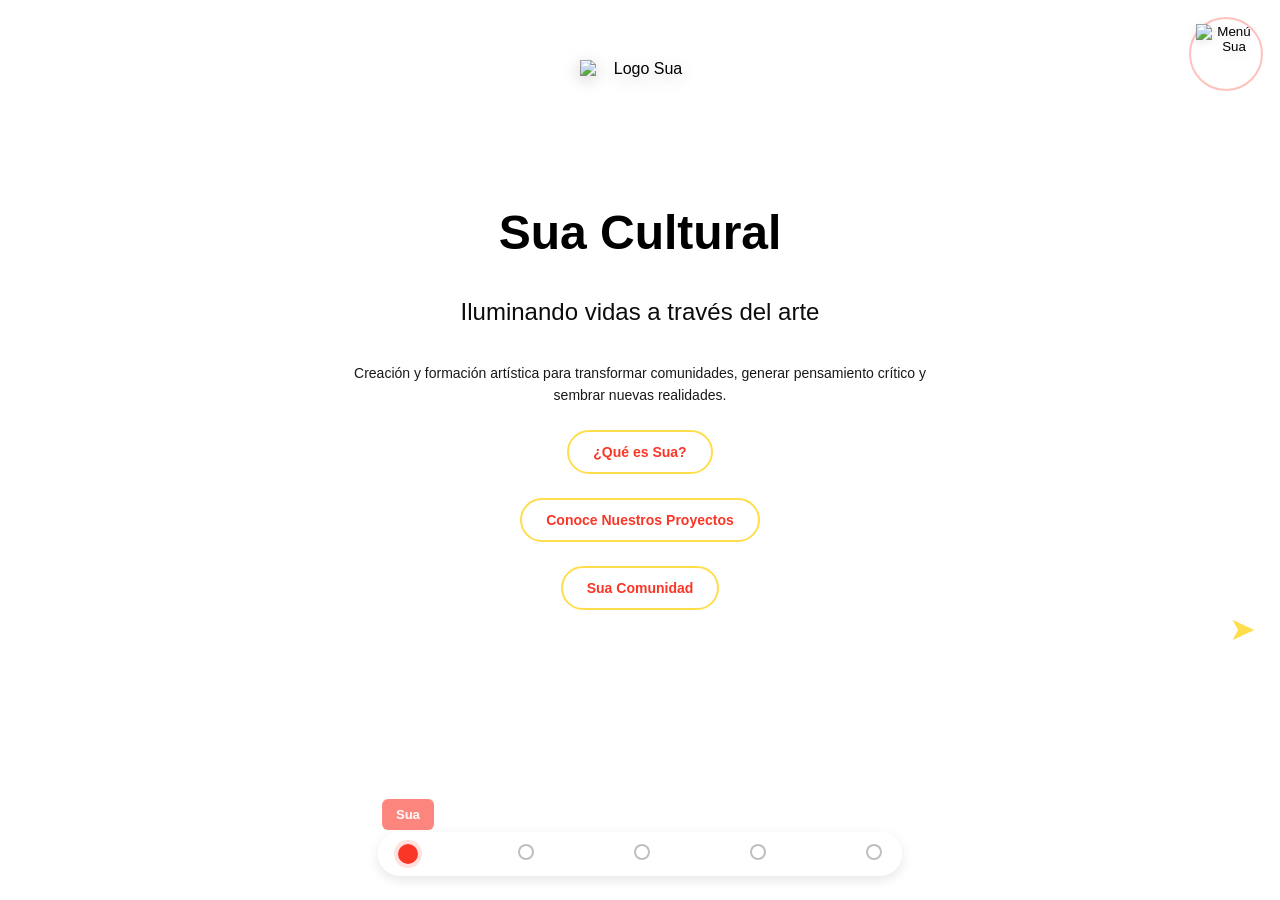
==== commit 31c60fec: "avance sección agenda" ====
--- a/index.html
+++ b/index.html
@@ -1,1531 +1,390 @@
 <!DOCTYPE html>
 <html lang="es">
+
 <head>
-    <meta charset="UTF-8">
-    <meta name="viewport" content="width=device-width, initial-scale=1.0">
-    <meta name="description" content="Sua Corporación Cultural - Creación y formación artística para iluminar vidas">
-    <meta property="og:title" content="Sua Corporación Cultural">
-    <meta property="og:description" content="Creación y formación artística para iluminar vidas. Transformando comunidades a través del arte.">
-    <meta property="og:image" content="img/ogimgsua.jpg">
-    <meta property="og:url" content="https://sua-cultural.github.io">
-    <title>Sua Cultural - Iluminando vidas a través del arte</title>
-    <link rel="icon" type="image/png" href="img/sol-icon32.png">
-    <style>
-        * {
-            margin: 0;
-            padding: 0;
-            box-sizing: border-box;
-        }
-
-        :root {
-            --primary: #1a1a1a;
-            --secondary: #FF3333;
-            --accent: #FFD700;
-            --light: #f5f1ed;
-            --text: #2c2c2c;
-            --text-light: #666;
-        }
-
-        html {
-            scroll-behavior: smooth;
-        }
-
-        body {
-            font-family: -apple-system, BlinkMacSystemFont, 'Segoe UI', Roboto, Oxygen, Ubuntu, Cantarell, sans-serif;
-            background: var(--light);
-            color: var(--text);
-            line-height: 1.6;
-        }
-
-        img {
-            max-width: 100%;
-            height: auto;
-            display: block;
-        }
-
-        /* ===== HEADER STICKY ===== */
-        header {
-            position: fixed;
-            top: 0;
-            width: 100%;
-            background: rgba(26, 26, 26, 0.98);
-            backdrop-filter: blur(10px);
-            z-index: 1000;
-            padding: 1rem 5%;
-            display: flex;
-            justify-content: space-between;
-            align-items: center;
-            box-shadow: 0 2px 15px rgba(0, 0, 0, 0.15);
-        }
-
-        .logo {
-            display: flex;
-            align-items: center;
-            gap: 1rem;
-            text-decoration: none;
-            cursor: pointer;
-            transition: transform 0.3s ease;
-            max-width: 180px;
-        }
-
-        .logo:hover {
-            transform: scale(1.05);
-        }
-
-        .logo img {
-            height: 45px;
-            width: auto;
-        }
-
-        /* Navegación */
-        nav {
-            display: flex;
-        }
-
-        .nav-links {
-            display: flex;
-            list-style: none;
-            gap: 0;
-            margin: 0;
-            padding: 0;
-            width: 100%;
-        }
-
-        .nav-links a {
-            display: block;
-            padding: 1rem 1.5rem;
-            color: var(--light);
-            text-decoration: none;
-            font-size: 0.8rem;
-            font-weight: 500;
-            transition: all 0.3s ease;
-            position: relative;
-        }
-
-        .nav-links a:hover {
-            color: var(--accent);
-            background: rgba(255, 215, 0, 0.05);
-        }
-
-        .nav-links a::after {
-            content: '';
-            position: absolute;
-            bottom: 0;
-            left: 0;
-            width: 0;
-            height: 3px;
-            background: var(--accent);
-            transition: width 0.3s ease;
-        }
-
-        .nav-links a:hover::after,
-        .nav-links a.active::after {
-            width: 100%;
-        }
-
-        .nav-links a.active {
-            color: var(--accent);
-        }
-
-        /* Botón hamburguesa */
-        .hamburger {
-            display: none;
-            flex-direction: column;
-            cursor: pointer;
-            gap: 5px;
-            background: none;
-            border: none;
-            padding: 0;
-            z-index: 1001;
-        }
-
-        .hamburger span {
-            width: 25px;
-            height: 3px;
-            background: var(--light);
-            border-radius: 3px;
-            transition: all 0.3s ease;
-        }
-
-        .hamburger.active span:nth-child(1) {
-            transform: rotate(45deg) translate(8px, 8px);
-        }
-
-        .hamburger.active span:nth-child(2) {
-            opacity: 0;
-        }
-
-        .hamburger.active span:nth-child(3) {
-            transform: rotate(-45deg) translate(8px, -8px);
-        }
-
-        /* ===== HERO SECTION ===== */
-        .hero {
-            margin-top: 80px;
-            min-height: 100vh;
-            background: linear-gradient(135deg, var(--primary) 0%, #2c2c2c 100%);
-            color: var(--light);
-            display: flex;
-            align-items: center;
-            justify-content: center;
-            padding: 3rem 5%;
-            position: relative;
-            overflow: hidden;
-        }
-
-        .hero::before {
-            content: '';
-            position: absolute;
-            top: -50%;
-            right: -10%;
-            width: 600px;
-            height: 600px;
-            background: radial-gradient(circle, rgba(255, 215, 0, 0.1) 0%, transparent 70%);
-            border-radius: 50%;
-            animation: float 20s ease-in-out infinite;
-        }
-
-        @keyframes float {
-            0%, 100% { transform: translateY(0px); }
-            50% { transform: translateY(30px); }
-        }
-
-        .hero-content {
-            position: relative;
-            z-index: 1;
-            max-width: 800px;
-            text-align: center;
-            animation: slideUp 0.8s ease-out;
-            display: flex;
-            flex-direction: column;
-            align-items: center;
-        }
-
-        .hero-content > div {
-            width: 100%;
-            display: flex;
-            justify-content: center;
-            margin-bottom: 2rem;
-        }
-
-        .hero-content img {
-            max-width: 100%;
-            height: auto;
-        }
-
-        @keyframes slideUp {
-            from {
-                opacity: 0;
-                transform: translateY(30px);
-            }
-            to {
-                opacity: 1;
-                transform: translateY(0);
-            }
-        }
-
-        .hero h1 {
-            font-size: clamp(2rem, 8vw, 3.5rem);
-            margin-bottom: 1rem;
-            font-weight: 700;
-            text-shadow: 2px 2px 4px rgba(0, 0, 0, 0.3);
-        }
-
-        .hero .subtitle {
-            font-size: clamp(1rem, 4vw, 1.5rem);
-            color: var(--accent);
-            margin-bottom: 2rem;
-            font-weight: 300;
-        }
-
-        .hero .tagline {
-            font-size: 1.1rem;
-            color: rgba(255, 255, 255, 0.8);
-            margin-bottom: 3rem;
-            max-width: 600px;
-            margin-left: auto;
-            margin-right: auto;
-        }
-
-        .cta-button {
-            display: inline-block;
-            padding: 1.2rem 3rem;
-            background: var(--secondary);
-            color: white;
-            text-decoration: none;
-            border-radius: 4px;
-            font-weight: 600;
-            letter-spacing: 0.5px;
-            transition: all 0.3s ease;
-            border: 2px solid var(--secondary);
-            cursor: pointer;
-        }
-
-        .cta-button:hover {
-            background: transparent;
-            color: var(--secondary);
-            transform: translateY(-2px);
-            box-shadow: 0 10px 25px rgba(255, 51, 51, 0.2);
-        }
-
-        /* ===== SECCIONES GENERALES ===== */
-        section {
-            padding: 5rem 5%;
-            min-height: auto;
-        }
-
-        .section-title {
-            font-size: clamp(1.8rem, 6vw, 2.8rem);
-            margin-bottom: 3rem;
-            color: var(--primary);
-            text-align: center;
-            position: relative;
-            padding-bottom: 1.5rem;
-        }
-
-        .section-title::after {
-            content: '';
-            position: absolute;
-            bottom: 0;
-            left: 50%;
-            transform: translateX(-50%);
-            width: 80px;
-            height: 4px;
-            background: var(--secondary);
-        }
-
-        /* ===== SOBRE NOSOTROS ===== */
-        .about {
-            background: white;
-        }
-
-        .about-content {
-            display: grid;
-            grid-template-columns: 1fr 1fr;
-            gap: 4rem;
-            align-items: center;
-            max-width: 1200px;
-            margin: 0 auto;
-        }
-
-        .about-text h3 {
-            font-size: 1.8rem;
-            color: var(--secondary);
-            margin-bottom: 1.5rem;
-        }
-
-        .about-text p {
-            margin-bottom: 1.5rem;
-            color: var(--text-light);
-            line-height: 1.8;
-        }
-
-        .about-image {
-           /* background: linear-gradient(135deg, var(--secondary) 0%, var(--accent) 100%);*/
-            height: 400px;
-            border-radius: 8px;
-            display: flex;
-            align-items: center;
-            justify-content: center;
-            overflow: hidden;
-        }
-
-        .about-image img {
-            /*width: 100%;*/
-            height: 100%;
-            object-fit: cover;
-        }
-
-        /* ===== PROYECTOS ===== */
-        .projects {
-            background: var(--light);
-        }
-
-        .projects-grid {
-            display: grid;
-            grid-template-columns: repeat(auto-fit, minmax(300px, 1fr));
-            gap: 3rem;
-            max-width: 1200px;
-            margin: 0 auto;
-        }
-
-        .project-card {
-            background: white;
-            border-radius: 8px;
-            overflow: hidden;
-            box-shadow: 0 4px 15px rgba(0, 0, 0, 0.08);
-            transition: all 0.3s ease;
-            display: flex;
-            flex-direction: column;
-        }
-
-        .project-card:hover {
-            transform: translateY(-8px);
-            box-shadow: 0 12px 30px rgba(0, 0, 0, 0.15);
-        }
-
-        .project-image {
-            height: 200px;
-            background: linear-gradient(135deg, var(--secondary) 0%, var(--accent) 100%);
-            display: flex;
-            align-items: center;
-            justify-content: center;
-            overflow: hidden;
-        }
-
-        .project-image img {
-            width: 100%;
-            height: 100%;
-            object-fit: cover;
-        }
-
-        .project-content {
-            padding: 2rem;
-            flex-grow: 1;
-            display: flex;
-            flex-direction: column;
-        }
-
-        .project-content h3 {
-            font-size: 1.5rem;
-            color: var(--primary);
-            margin-bottom: 0.8rem;
-        }
-
-        .project-content p {
-            color: var(--text-light);
-            margin-bottom: 1rem;
-            flex-grow: 1;
-        }
-
-        .project-type {
-            display: inline-block;
-            padding: 0.4rem 1rem;
-            background: rgba(255, 51, 51, 0.1);
-            color: var(--secondary);
-            font-size: 0.8rem;
-            border-radius: 20px;
-            font-weight: 600;
-        }
-
-        .project-link {
-            color: var(--secondary);
-            text-decoration: none;
-            font-weight: 600;
-            margin-top: 1rem;
-            transition: all 0.3s ease;
-            display: inline-block;
-        }
-
-        .project-link:hover {
-            gap: 0.5rem;
-        }
-
-        /* ===== FORMACIÓN ARTÍSTICA ===== */
-        .formation {
-            background: white;
-        }
-
-        .formation-grid {
-            display: grid;
-            grid-template-columns: repeat(auto-fit, minmax(280px, 1fr));
-            gap: 2rem;
-            max-width: 1200px;
-            margin: 0 auto;
-        }
-
-        .formation-card {
-            background: var(--light);
-            border-radius: 8px;
-            overflow: hidden;
-            box-shadow: 0 2px 10px rgba(0, 0, 0, 0.05);
-            transition: all 0.3s ease;
-            display: flex;
-            flex-direction: column;
-        }
-
-        .formation-card:hover {
-            transform: translateY(-5px);
-            box-shadow: 0 8px 20px rgba(0, 0, 0, 0.1);
-        }
-
-        .formation-image {
-            height: 180px;
-            background: linear-gradient(135deg, var(--secondary) 0%, var(--accent) 100%);
-            overflow: hidden;
-        }
-
-        .formation-image img {
-            width: 100%;
-            height: 100%;
-            object-fit: cover;
-        }
-
-        .formation-content {
-            padding: 1.5rem;
-            flex-grow: 1;
-        }
-
-        .formation-content h3 {
-            font-size: 1.3rem;
-            color: var(--primary);
-            margin-bottom: 0.8rem;
-        }
-
-        .formation-content p {
-            font-size: 0.95rem;
-            color: var(--text-light);
-        }
-
-        .formation-link {
-            color: var(--secondary);
-            text-decoration: none;
-            font-weight: 600;
-            margin-top: 1rem;
-            transition: all 0.3s ease;
-            display: inline-block;
-        }
-
-        /* ===== CINECLUBS ===== */
-        .cineclubs {
-            background: var(--light);
-        }
-
-        .cineclubs-grid {
-            display: grid;
-            grid-template-columns: repeat(auto-fit, minmax(300px, 1fr));
-            gap: 3rem;
-            max-width: 1200px;
-            margin: 0 auto;
-        }
-
-        .cineclub-item {
-            background: white;
-            border-radius: 8px;
-            padding: 2.5rem;
-            box-shadow: 0 4px 15px rgba(0, 0, 0, 0.08);
-            transition: all 0.3s ease;
-        }
-
-        .cineclub-item:hover {
-            transform: translateY(-8px);
-            box-shadow: 0 12px 30px rgba(0, 0, 0, 0.15);
-        }
-
-        .cineclub-item h3 {
-            font-size: 1.5rem;
-            color: var(--secondary);
-            margin-bottom: 1rem;
-        }
-
-        .cineclub-item p {
-            color: var(--text-light);
-            margin-bottom: 0.8rem;
-            line-height: 1.7;
-        }
-
-        .cineclub-info {
-            padding: 1.5rem;
-            background: white;
-            border-radius: 4px;
-            margin-top: 1.5rem;
-            font-size: 0.95rem;
-            color: var(--text);
-            border-left: 4px solid var(--secondary);
-        }
-
-        .cineclub-buttons {
-            display: flex;
-            gap: 1rem;
-            margin-top: 1.5rem;
-            flex-wrap: wrap;
-        }
-
-        .cineclub-btn {
-            padding: 0.8rem 1.5rem;
-            background: var(--secondary);
-            color: white;
-            text-decoration: none;
-            border-radius: 4px;
-            font-weight: 600;
-            font-size: 0.9rem;
-            transition: all 0.3s ease;
-            border: 2px solid var(--secondary);
-            display: inline-block;
-        }
-
-        .cineclub-btn:hover {
-            background: transparent;
-            color: var(--secondary);
-        }
-        /* ===== PRODUCCIÓN AUDIOVISUAL ===== */
-        .audiovisual {
-            background: white;
-        }
-
-        .audiovisual-grid {
-            display: grid;
-            grid-template-columns: repeat(auto-fit, minmax(250px, 1fr));
-            gap: 2rem;
-            max-width: 1200px;
-            margin: 0 auto;
-        }
-
-        .film-card {
-            background: var(--light);
-            border-radius: 8px;
-            overflow: hidden;
-            box-shadow: 0 2px 10px rgba(0, 0, 0, 0.05);
-            transition: all 0.3s ease;
-        }
-
-        .film-card:hover {
-            transform: translateY(-5px);
-            box-shadow: 0 8px 20px rgba(0, 0, 0, 0.1);
-        }
-
-        .film-poster {
-            height: 200px;
-            background: linear-gradient(135deg, var(--secondary) 0%, var(--accent) 100%);
-            overflow: hidden;
-        }
-
-        .film-poster img {
-            width: 100%;
-            height: 100%;
-            object-fit: cover;
-        }
-
-        .film-info {
-            padding: 1.5rem;
-        }
-
-        .film-info h3 {
-            font-size: 1.2rem;
-            color: var(--primary);
-            margin-bottom: 0.5rem;
-        }
-
-        .film-info p {
-            font-size: 0.85rem;
-            color: var(--text-light);
-        }
-
-        .film-link {
-            color: var(--secondary);
-            text-decoration: none;
-            font-weight: 600;
-            margin-top: 1rem;
-            display: inline-block;
-            transition: all 0.3s ease;
-        }
-
-        .film-link:hover {
-            color: var(--accent);
-        }
-
-        /* ===== SALA SOLAR ===== */
-        .sala-solar {
-            background: var(--light);
-        }
-
-        .sala-content {
-            display: grid;
-            grid-template-columns: 1fr 1fr;
-            gap: 4rem;
-            align-items: center;
-            max-width: 1200px;
-            margin: 0 auto;
-        }
-
-        .sala-image {
-            height: 600px;
-            /*background: linear-gradient(135deg, #FF3333 0%, #FFD700 100%);*/
-            border-radius: 3px;
-            display: flex;
-            align-items: center;
-            justify-content: center;
-            overflow: hidden;
-        }
-
-        .sala-image img {
-            /*width: 100%;*/
-            height: 100%;
-            object-fit: cover;
-        }
-
-        .sala-text h3 {
-            font-size: 1.8rem;
-            color: var(--secondary);
-            margin-bottom: 1.5rem;
-        }
-
-        .sala-text p {
-            margin-bottom: 1.5rem;
-            color: var(--text-light);
-            line-height: 1.8;
-        }
-
-        .sala-features {
-            display: grid;
-            grid-template-columns: 1fr 1fr;
-            gap: 1.5rem;
-            margin-top: 2rem;
-        }
-
-        .feature {
-            padding: 1.5rem;
-            background: white;
-            border-radius: 8px;
-            border-left: 4px solid var(--secondary);
-            box-shadow: 0 2px 10px rgba(0, 0, 0, 0.05);
-        }
-
-        .feature h4 {
-            color: var(--secondary);
-            margin-bottom: 0.5rem;
-            font-size: 1rem;
-        }
-
-        .feature p {
-            font-size: 0.9rem;
-            color: var(--text-light);
-            margin: 0;
-        }
-
-        /* ===== CONTACTO ===== */
-        .contact {
-            background: white;
-        }
-
-        .contact-content {
-            max-width: 1200px;
-            margin: 0 auto;
-            display: grid;
-            grid-template-columns: 1fr 1fr;
-            gap: 3rem;
-            align-items: start;
-        }
-
-        .contact-intro {
-            text-align: center;
-            margin-bottom: 3rem;
-        }
-
-        .contact-intro p {
-            font-size: 1.1rem;
-            color: var(--text-light);
-        }
-
-        .contact-info {
-            display: grid;
-            grid-template-columns: repeat(auto-fit, minmax(250px, 1fr));
-            gap: 2rem;
-            margin-bottom: 3rem;
-        }
-
-        .contact-item {
-            background: var(--light);
-            padding: 2rem;
-            border-radius: 8px;
-            text-align: center;
-            box-shadow: 0 2px 10px rgba(0, 0, 0, 0.05);
-        }
-
-        .contact-item h3 {
-            color: var(--secondary);
-            margin-bottom: 1rem;
-            font-size: 1.3rem;
-        }
-
-        .contact-item p {
-            color: var(--text-light);
-        }
-
-        .contact-item a {
-            color: var(--secondary);
-            text-decoration: none;
-            font-weight: 600;
-            transition: all 0.3s ease;
-        }
-
-        .contact-item a:hover {
-            color: var(--accent);
-        }
-
-        .contact-social {
-            justify-content: center;
-        }
-
-        .contact-form {
-            background: var(--light);
-            padding: 3rem;
-            border-radius: 8px;
-            box-shadow: 0 2px 10px rgba(0, 0, 0, 0.05);
-        }
-
-        .form-group {
-            margin-bottom: 1.5rem;
-        }
-
-        .form-group label {
-            display: block;
-            font-weight: 600;
-            color: var(--primary);
-            margin-bottom: 0.5rem;
-        }
-
-        .form-group input,
-        .form-group textarea {
-            width: 100%;
-            padding: 0.8rem;
-            border: 1px solid #ddd;
-            border-radius: 4px;
-            font-family: inherit;
-            font-size: 1rem;
-            transition: border-color 0.3s ease;
-        }
-
-        .form-group input:focus,
-        .form-group textarea:focus {
-            outline: none;
-            border-color: var(--secondary);
-            box-shadow: 0 0 0 3px rgba(255, 51, 51, 0.1);
-        }
-
-        .form-group textarea {
-            resize: vertical;
-            min-height: 120px;
-        }
-
-        .submit-btn {
-            width: 100%;
-            padding: 1rem;
-            background: var(--secondary);
-            color: white;
-            border: none;
-            border-radius: 4px;
-            font-weight: 600;
-            cursor: pointer;
-            font-size: 1rem;
-            transition: all 0.3s ease;
-        }
-
-        .submit-btn:hover {
-            background: var(--primary);
-            transform: translateY(-2px);
-            box-shadow: 0 8px 20px rgba(255, 51, 51, 0.2);
-        }
-
-        /* ===== FOOTER ===== */
-        footer {
-            background: var(--primary);
-            color: var(--light);
-            padding: 4rem 5%;
-        }
-
-        .footer-content {
-            display: grid;
-            grid-template-columns: repeat(auto-fit, minmax(250px, 1fr));
-            gap: 3rem;
-            max-width: 1200px;
-            margin: 0 auto 3rem;
-        }
-
-        .footer-section h4 {
-            color: var(--accent);
-            margin-bottom: 1.5rem;
-            font-size: 1.2rem;
-        }
-
-        .footer-section p {
-            color: rgba(255, 255, 255, 0.7);
-            line-height: 1.8;
-            margin-bottom: 1rem;
-        }
-
-        .footer-section ul {
-            list-style: none;
-        }
-
-        .footer-section li {
-            margin-bottom: 0.8rem;
-        }
-
-        .footer-section a {
-            color: rgba(255, 255, 255, 0.7);
-            text-decoration: none;
-            transition: color 0.3s ease;
-        }
-
-        .footer-section a:hover {
-            color: var(--accent);
-        }
-
-        .social-links {
-            display: flex;
-            gap: 1rem;
-            margin-top: 1.5rem;
-        }
-
-        .social-links a {
-            display: inline-flex;
-            align-items: center;
-            justify-content: center;
-            width: 45px;
-            height: 45px;
-            background: linear-gradient(135deg, var(--secondary) 0%, var(--accent) 100%);
-            border-radius: 50%;
-            transition: all 0.3s ease;
-            color: white;
-            font-weight: bold;
-            font-size: 1.3rem;
-            text-decoration: none;
-            border: 2px solid transparent;
-        }
-
-        .social-links a img {
-            width: 28px;
-            height: 28px;
-            object-fit: contain;
-        }
-
-        .social-links a:hover {
-            transform: translateY(-3px);
-            box-shadow: 0 8px 20px rgba(255, 51, 51, 0.3);
-            border-color: rgba(255, 255, 255, 0.3);
-        }
-
-        .social-icon {
-            width: 40px;
-            height: 40px;
-            object-fit: contain;
-        }
-
-        .contact-item a {
-            display: flex;
-            align-items: center;
-            justify-content: center;
-            gap: 0.5rem;
-        }
-
-        .contact-item a img {
-            width: 24px;
-            height: 24px;
-            object-fit: contain;
-        }
-
-        .footer-bottom {
-            border-top: 1px solid rgba(255, 215, 0, 0.2);
-            padding-top: 2rem;
-            text-align: center;
-            color: rgba(255, 255, 255, 0.6);
-            max-width: 1200px;
-            margin: 0 auto;
-        }
-
-        /* ===== RESPONSIVE ===== */
-        @media (max-width: 768px) {
-            header {
-                padding: 0.8rem 4%;
-            }
-
-            .nav-links a {
-                padding: 0.8rem 1rem;
-                font-size: 0.8rem;
-            }
-
-            .logo img {
-                height: 35px;
-            }
-
-            .hero {
-                margin-top: 70px;
-                padding: 2rem 4%;
-            }
-
-            .section-title {
-                margin-bottom: 2rem;
-            }
-
-            .about-content,
-            .sala-content {
-                grid-template-columns: 1fr;
-            }
-
-            .sala-features {
-                grid-template-columns: 1fr;
-            }
-
-            .projects-grid,
-            .formation-grid,
-            .audiovisual-grid,
-            .cineclubs-grid {
-                grid-template-columns: 1fr;
-            }
-
-            .contact-content {
-                grid-template-columns: 1fr;
-                gap: 2rem;
-            }
-
-            section {
-                padding: 3rem 4%;
-            }
-
-            .contact-form {
-                padding: 1.5rem;
-            }
-        }
-
-        @media (max-width: 600px) {
-            header {
-                padding: 0.7rem 3%;
-                position: fixed;
-                top: 0;
-                width: 100%;
-            }
-
-            .hamburger {
-                display: flex;
-            }
-
-            nav {
-                position: absolute;
-                top: 100%;
-                left: 0;
-                right: 0;
-                background: rgba(26, 26, 26, 0.98);
-                max-height: 0;
-                overflow: hidden;
-                transition: max-height 0.3s ease;
-                width: 100%;
-            }
-
-            nav.active {
-                max-height: 500px;
-                box-shadow: 0 4px 15px rgba(0, 0, 0, 0.15);
-            }
-
-            .nav-links {
-                flex-direction: column;
-                width: 100%;
-            }
-
-            .nav-links li {
-                border-bottom: 1px solid rgba(255, 255, 255, 0.1);
-            }
-
-            .nav-links a {
-                padding: 1rem;
-                font-size: 0.85rem;
-            }
-
-            .nav-links a::after {
-                display: none;
-            }
-
-            .logo {
-                max-width: 120px;
-            }
-
-            .logo img {
-                height: 35px;
-            }
-
-            .hero {
-                margin-top: 0;
-                padding: 2rem 3%;
-                padding-top: 70px;
-            }
-
-            .cta-button {
-                padding: 0.9rem 2rem;
-                font-size: 0.9rem;
-            }
-
-            section {
-                padding: 2rem 3%;
-            }
-
-            .section-title {
-                font-size: 1.4rem;
-                margin-bottom: 1.5rem;
-            }
-
-            .contact-form {
-                padding: 1rem;
-            }
-
-            .about-image,
-            .sala-image {
-                height: auto;
-                aspect-ratio: auto;
-            }
-
-            .sala-image {
-                aspect-ratio: 1 / 0.8;
-            }
-
-            .about-content {
-                grid-template-columns: 1fr;
-                gap: 2rem;
-            }
-
-            .cineclub-buttons {
-                flex-direction: column;
-            }
-
-            .cineclub-btn {
-                width: 100%;
-                text-align: center;
-            }
-        }
-    </style>
+  <meta charset="UTF-8">
+  <meta name="viewport" content="width=device-width, initial-scale=1.0">
+  <meta name="description" content="Sua Corporación Cultural - Creación y formación artística para iluminar vidas">
+  <meta property="og:title" content="Sua Corporación Cultural">
+  <meta property="og:description"
+    content="Creación y formación artística para iluminar vidas. Transformando comunidades a través del arte.">
+  <meta property="og:image" content="https://sua-cultural.github.io/img/ogimgsua.jpg">
+  <meta property="og:url" content="https://sua-cultural.github.io">
+  <title>Sua Cultural - Iluminando vidas a través del arte</title>
+  <link rel="icon" type="image/png" href="assets/images/sol-icon32.png">
+  <link rel="stylesheet" href="css/styles.css">
 </head>
+
 <body>
-    <!-- HEADER -->
-    <header>
-        <a href="#inicio" class="logo">
-            <img src="img/sol-icon100.png">
-        </a>
-
-        <button class="hamburger" id="hamburger">
-            <span></span>
-            <span></span>
-            <span></span>
+
+  <!-- Timeline flotante en la parte inferior -->
+  <div class="timeline-header">
+    <div class="timeline-wrapper">
+      <div class="timeline-line"></div>
+      <div class="timeline-points">
+        <div class="timeline-point active" data-index="0" title="Inicio + Sua">
+          <span class="section-label">Sua</span>
+        </div>
+        <div class="timeline-point" data-index="1" title="Agenda Cultural">
+          <span class="section-label">Agenda<br>Cultural</span>
+        </div>
+        <div class="timeline-point" data-index="2" title="Creación">
+          <span class="section-label">Creación</span>
+        </div>
+        <div class="timeline-point" data-index="3" title="Formación">
+          <span class="section-label">Formación</span>
+        </div>
+        <div class="timeline-point" data-index="4" title="Comunidad">
+          <span class="section-label">Comunidad</span>
+        </div>
+      </div>
+    </div>
+  </div>
+
+  <!-- Sol botón (superior derecho) -->
+  <button class="sun-button" id="sunButton" aria-label="Menú">
+    <img src="assets/images/sol-icon100.png" alt="Menú Sua" class="sun-icon">
+  </button>
+
+  <!-- Submenú -->
+  <div class="submenu" id="submenu">
+    <a class="submenu-item" href="#inicio">Inicio</a>
+    <a class="submenu-item" href="#agenda">Agenda Cultural</a>
+    <a class="submenu-item" href="#creacion">Creación</a>
+    <a class="submenu-item" href="#formacion">Formación</a>
+    <a class="submenu-item" href="#comunidad">Comunidad</a>
+    
+    <!-- Separador -->
+    <div class="submenu-divider"></div>
+    
+    <!-- Redes Sociales con Iconos -->
+    <div class="submenu-social">
+      <a href="https://facebook.com/suaclubartes" target="_blank" class="social-icon" title="Facebook">
+        <img src="assets/images/facebook-logo.png" alt="Facebook">
+      </a>
+      <a href="https://instagram.com/suaclubartes" target="_blank" class="social-icon" title="Instagram">
+        <img src="assets/images/instagram-logo.png" alt="Instagram">
+      </a>
+      <a href="https://youtube.com/@suacultural" target="_blank" class="social-icon" title="YouTube">
+        <img src="assets/images/youtube-logo.png" alt="YouTube">
+      </a>
+      <a href="https://wa.me/573008643242" target="_blank" class="social-icon" title="WhatsApp">
+        <img src="assets/images/whatsapp-logo.png" alt="WhatsApp">
+      </a>
+    </div>
+  </div>
+
+  <!-- Overlay para cerrar menú -->
+  <div class="menu-overlay" id="menuOverlay"></div>
+
+  <!-- Botón Home (visible en secciones 2-5) -->
+  <button class="home-button" id="homeButton" title="Ir al Inicio" aria-label="Ir al Inicio">
+    <svg viewBox="0 0 24 24" xmlns="http://www.w3.org/2000/svg" fill="currentColor">
+      <path d="M10 20v-6h4v6h5v-8h3L12 3 2 12h3v8z"/>
+    </svg>
+  </button>
+
+  <!-- ============================================
+       MODALES INLINE (¿QUÉ ES SUA? SOLAMENTE)
+       ============================================ -->
+
+  <!-- Modal: ¿Qué es Sua? (INLINE) -->
+  <div class="modal" id="suaModal">
+    <div class="modal-content">
+      <button class="modal-close">&times;</button>
+
+      <div class="modal-inner">
+        <h2>¿Sua?</h2>
+        <img src="assets/images/sol-icon100.png" alt="Sua" class="modal-image">
+
+        <!-- Video YouTube -->
+        <div class="modal-video">
+          <iframe 
+            width="100%" 
+            height="315" 
+            src="https://www.youtube.com/embed/WEj8UlMgVCo" 
+            title="Sua Cultural" 
+            frameborder="0" 
+            allow="accelerometer; autoplay; clipboard-write; encrypted-media; gyroscope; picture-in-picture; web-share" 
+            allowfullscreen
+            referrerpolicy="no-referrer-when-downgrade">
+          </iframe>
+        </div>
+
+        <p class="modal-text">
+          SUA es SOL<br>
+          Nuestra raíz energética es el Sol, la fuente de luz y vida de nuestra existencia.<br>
+          En Santander, Colombia nuestros ancestros lo sabían y lo honraban como deidad.<br>
+          Ellos le llamaban SUA (en lengua Muisca/Guane también Sué, Xué, Sua, Zuhe o Suhé)<br><br>
+
+          Hoy Sua representa a una comunidad cultural que cree en el poder luminoso de las artes para inspirar las
+          almas, elevar la conciencia y transformar positivamente la vida.<br>
+          Nuestra ubicación inicial es El Socorro, Santander sin embargo también tenemos procesos en San Gil, Suaita, y
+          otros municipios.
+        </p>
+
+        <p class="modal-text">
+          También hemos tomado forma de entidad sin ánimo de lucro con el nombre "Sua Corporación Cultural", personería
+          jurídica que nos ha permitido trabajar con instituciones nacionales y regionales para realizar proyectos de
+          creación y formación en diversas artes.<br>
+          Sus gestores culturales fundadores además son cinéfilos de vocación que coordinan el Sua Cineclub (Socorro) y colaboran en Chibaná Cineclub (San Gil)
+        </p>
+        <p class="modal-text">Te invitamos a compartir con nosotros conoce nuestro próximos eventos</p>
+        <button class="cta-button modal-cta" data-modal-close-go="1">
+          Agenda Cultural →
         </button>
-
-        <nav id="nav-menu">
-            <ul class="nav-links">
-                <li><a href="#inicio" class="nav-link active">Inicio</a></li>
-                <li><a href="#sobre-sua" class="nav-link">Sobre SUA</a></li>
-                <li><a href="#proyectos" class="nav-link">Proyectos</a></li>
-                <li><a href="#formacion" class="nav-link">Formación</a></li>
-                <li><a href="#cineclub" class="nav-link">Cineclubes</a></li>
-                <li><a href="#sala-solar" class="nav-link">Sala Solar</a></li>
-                <li><a href="#contacto" class="nav-link">Contacto</a></li>
-            </ul>
-        </nav>
-    </header>
-
-    <!-- HERO -->
-    <section id="inicio" class="hero">
-        <div class="hero-content">
-            <div style="text-align: center">
-                <img src="img/sol-icon200.png">
-            </div>
-            <h1>Sua Cultural</h1>
-            <p class="subtitle">Iluminando vidas a través del arte</p>
-            <p class="tagline">Creación y formación artística para transformar comunidades, generar pensamiento crítico y sembrar nuevas realidades.</p>
-            <a href="#proyectos" class="cta-button">Conoce Nuestros Proyectos</a>
-        </div>
-    </section>
-
-    <!-- SOBRE NOSOTROS -->
-    <section id="sobre-sua" class="about">
-        <h2 class="section-title">Sobre Sua</h2>
-        <div class="about-content">
-            <div class="about-text">
-                <h3>Nuestra Misión</h3>
-                <p>Somos una corporación cultural dedicada a la <strong>creación y formación artística para iluminar vidas</strong>. Nuestro propósito es <strong>generar transformación social a través del arte</strong>, creando espacios donde la comunidad piensa, reflexiona y se transforma.</p>
-                <p>Operamos bajo diferentes nombres y formatos según el proyecto, pero
-                    siempre con la misma esencia: <strong>facilitar proyectos artísticos para que la comunidad cree y geste su transformación positiva.</strong>.</p>
-                <p>Ubicados en El Socorro y San Gil, Santander, creemos que el arte es el catalizador más poderoso para iluminar territorios, visibilizar historias y crear nuevas posibilidades de existencia.</p>
-            </div>
-            <div class="about-image">
-                <!-- Imagen sua logo -->
-                <img src="img/Sua logo vert.png" alt="sua logo ver">
-            </div>
-        </div>
-    </section>
-
-    <!-- PROYECTOS -->
-    <section id="proyectos" class="projects">
-        <h2 class="section-title">Nuestros Proyectos</h2>
-        <div class="projects-grid">
-            <div class="project-card">
-                <div class="project-image">
-                    <img src="img/siembra-poetica.jpg" alt="Siembra Poética">
-                </div>
-                <div class="project-content">
-                    <h3>Siembra Poética</h3>
-                    <p>Laboratorio de creación artística que investiga la poesía como herramienta de transformación. La comunidad siembra reflexiones y cosecha frutos artísticos.</p>
-                    <span class="project-type">Investigación Artística</span>
-                    <a href="siembra-poetica.html" class="project-link">Ver más →</a>
-                </div>
-            </div>
-
-            <div class="project-card">
-                <div class="project-image">
-                    <img src="img/cine-conciencia.jpg" alt="Cine Conciencia">
-                </div>
-                <div class="project-content">
-                    <h3>Cine Conciencia</h3>
-                    <p>Proyecto de producción audiovisual apoyado por Mincultura. Facilitamos cortometrajes donde la comunidad cuenta historias y genera conciencia colectiva.</p>
-                    <span class="project-type">Producción Audiovisual</span>
-                    <a href="cine-conciencia.html" class="project-link">Ver más →</a>
-                </div>
-            </div>
-
-            <div class="project-card">
-                <div class="project-image">
-                    <img src="img/comun-experimento.jpg" alt="Común Experimento">
-                </div>
-                <div class="project-content">
-                    <h3>Común Experimento</h3>
-                    <p>Espacio de experimentación corporal y danza donde exploramos el movimiento como lenguaje de transformación. Laboratorio abierto para crear desde el cuerpo.</p>
-                    <span class="project-type">Artes Escénicas</span>
-                    <a href="comun-experimento.html" class="project-link">Ver más →</a>
-                </div>
-            </div>
-
-            <div class="project-card">
-                <div class="project-image">
-                    <img src="img/resiste-como-mujer.jpg" alt="Resiste como Mujer">
-                </div>
-                <div class="project-content">
-                    <h3>Resiste como Mujer</h3>
-                    <p>Laboratorio femenino dedicado a fortalecer voces de mujeres a través del arte. Creamos espacios seguros para compartir historias y generar resistencia artística.</p>
-                    <span class="project-type">Laboratorio Femenino</span>
-                    <a href="resiste-como-mujer.html" class="project-link">Ver más →</a>
-                </div>
-            </div>
-
-            <div class="project-card">
-                <div class="project-image">
-                    <img src="img/el-poder-del-campo.jpg" alt="El Poder del Campo">
-                </div>
-                <div class="project-content">
-                    <h3>El Poder del Campo</h3>
-                    <p>Proyecto dedicado a visibilizar y celebrar el trabajo, la sabiduría y la resistencia de quienes viven en territorios rurales. Arte desde y para el campo.</p>
-                    <span class="project-type">Investigación Social</span>
-                    <a href="el-poder-del-campo.html" class="project-link">Ver más →</a>
-                </div>
-            </div>
-
-            <div class="project-card">
-                <div class="project-image">
-                    <img src="img/Reflejo-web.jpg" alt="Producción Audiovisual">
-                </div>
-                <div class="project-content">
-                    <h3>Producción Audiovisual</h3>
-                    <p>Colección de cortometrajes que exploran historias de transformación, conflicto y resiliencia. Documentos vivos de nuestra comunidad creativa.</p>
-                    <span class="project-type">Cine y Video</span>
-                    <a href="produccion-audiovisual.html" class="project-link">Ver más →</a>
-                </div>
-            </div>
-        </div>
-    </section>
-
-    <!-- FORMACIÓN ARTÍSTICA -->
-    <section id="formacion" class="formation">
-        <h2 class="section-title">Formación Artística</h2>
-        <div class="formation-grid">
-            <div class="formation-card">
-                <div class="formation-image">
-                    <img src="img/siembra-poetica.jpg" alt="Siembra Poética 1">
-                </div>
-                <div class="formation-content">
-                    <h3>Siembra Poética 1</h3>
-                    <p>Primer ciclo de laboratorios de creación poética donde la comunidad investiga y experimenta con el lenguaje como acto de transformación.</p>
-                    <a href="siembra-poetica.html" class="formation-link">Explorar →</a>
-                </div>
-            </div>
-
-            <div class="formation-card">
-                <div class="formation-image">
-                    <img src="img/siembra-poetica-2.jpg" alt="Siembra Poética 2">
-                </div>
-                <div class="formation-content">
-                    <h3>Siembra Poética 2</h3>
-                    <p>Segundo ciclo dedicado a la "Paz con la Naturaleza". Exploramos la relación entre escritura, naturaleza y transformación territorial.</p>
-                    <a href="siembra-poetica-2.html" class="formation-link">Explorar →</a>
-                </div>
-            </div>
-
-            <div class="formation-card">
-                <div class="formation-image">
-                    <img src="img/el-poder-del-campo.jpg" alt="El Poder del Campo">
-                </div>
-                <div class="formation-content">
-                    <h3>El Poder del Campo</h3>
-                    <p>Laboratorios de documental, fotografía y video 360° en territorios rurales. Formación para visibilizar saberes campesinos.</p>
-                    <a href="el-poder-del-campo.html" class="formation-link">Explorar →</a>
-                </div>
-            </div>
-
-            <div class="formation-card">
-                <div class="formation-image">
-                    <img src="img/cine-conciencia.jpg" alt="Cine Conciencia">
-                </div>
-                <div class="formation-content">
-                    <h3>Cine Conciencia</h3>
-                    <p>Taller audiovisual donde aprendemos a contar historias que generan conciencia. Producción de cortometrajes con dispositivos móviles.</p>
-                    <a href="cine-conciencia.html" class="formation-link">Explorar →</a>
-                </div>
-            </div>
-
-            <div class="formation-card">
-                <div class="formation-image">
-                    <img src="data:image/svg+xml,%3Csvg xmlns='http://www.w3.org/2000/svg' viewBox='0 0 300 200'%3E%3Crect fill='%23FF3333' width='300' height='200'/%3E%3Ctext x='50%25' y='50%25' font-size='60' text-anchor='middle' dominant-baseline='middle'%3E✨%3C/text%3E%3C/svg%3E" alt="Microtaller">
-                </div>
-                <div class="formation-content">
-                    <h3>Microtaller</h3>
-                    <p>Encuentros intensivos de exploración artística. Espacios breves pero profundos para experimentar nuevas formas de creación.</p>
-                    <a href="https://www.youtube.com/@suacultural" class="formation-link" target="_blank">Ver en YouTube →</a>
-                </div>
-            </div>
-        </div>
-    </section>
-
-    <!-- CINECLUBS -->
-    <section id="cineclub" class="cineclubs">
-        <h2 class="section-title">Cineclubes</h2>
-        <div class="cineclubs-grid">
-            <div class="cineclub-item">
-                <h3>🎬 Sua Cineclub</h3>
-                <p>Espacio de encuentro comunitario donde vemos películas y dialogamos. Admiración colectiva, reflexión compartida y construcción de sentidos alrededor del cine.</p>
-                <div class="cineclub-info">
-                    <strong>📅 Viernes, Sábado y Domingo</strong><br>
-                    <strong>⏰ 7:00 PM</strong><br>
-                    <strong>📍 Sala Solar - Cll14 #15-45, El Socorro</strong><br>
-                    <strong>💰 Entrada Libre</strong>
-                </div>
-                <div class="cineclub-buttons">
-                    <a href="sua-cineclub.html" class="cineclub-btn">Ver los 16 Ciclos</a>
-                </div>
-            </div>
-
-            <div class="cineclub-item">
-                <h3>🎭 Chibaná Cineclub</h3>
-                <p>Colectivo aliado de Sua dedicado al séptimo arte. Iniciativa para amantes del cine en San Gil. ¡Mire más allá!</p>
-                <div class="cineclub-info">
-                    <strong>📍 San Gil, Santander</strong><br>
-                    <strong>Cinefilia itinerante</strong> (Casa del Libro Total, Casona Don Juan, Casa Guane Cultural...)<br>
-                    <strong>Prográmate</strong>
-                </div>
-                <div class="cineclub-buttons">
-                    <a href="https://instagram.com/chibanacineclub" class="cineclub-btn" target="_blank">Visitar Instagram</a>
-                </div>
-            </div>
-        </div>
-    </section>
-
-    <!-- SALA SOLAR -->
-    <section id="sala-solar" class="sala-solar">
-        <h2 class="section-title">Sala Solar</h2>
-        <div class="sala-content">
-            <div class="sala-image">
-                <img src="img/salasolar-foto-vert.jpeg" alt="Sala Solar">
-            </div>
-            <div class="sala-text">
-                <h3>Nuestro Espacio de Encuentro</h3>
-                <p>La Sala Solar es un espacio cultural dinámico y transformador ubicado en El Socorro. No es estático: se reinventa según cada actividad, cada encuentro, cada proyecto.</p>
-                <p>Es el corazón físico de Sua, donde caben talleres, laboratorios de creación, encuentros de diálogo, exposiciones, proyecciones de cine y cualquier acción artística que la comunidad necesite hacer.</p>
-                <p>Con muros de piedra, luz natural, y mobiliario orgánico, la Sala Solar es tanto hogar como laboratorio, tanto refugio como espacio de provocación creativa.</p>
-                
-                <div class="sala-features">
-                    <div class="feature">
-                        <h4>📅 Funcionamiento</h4>
-                        <p>Viernes, sábados y domingos (expandiendo horarios próximamente)</p>
-                    </div>
-                    <div class="feature">
-                        <h4>📏 Capacidad</h4>
-                        <p>Flexible, adaptable a diferentes tipos de eventos</p>
-                    </div>
-                    <div class="feature">
-                        <h4>🔓 Acceso</h4>
-                        <p>Abierta a la comunidad para actividades propias</p>
-                    </div>
-                    <div class="feature">
-                        <h4>💫 Filosofía</h4>
-                        <p>Espacio vivo, transformador, comunitario</p>
-                    </div>
-                </div>
-            </div>
-        </div>
-    </section>
-
-    <!-- CONTACTO -->
-    <section id="contacto" class="contact">
-        <h2 class="section-title">Contacto</h2>
-        <div class="contact-content">
-            <div>
-                <div class="contact-intro">
-                    <p>¿Quieres colaborar, participar en algún proyecto o tienes preguntas? Nos encantaría escucharte.</p>
-                </div>
-
-                <div class="contact-info">
-                    <div class="contact-item">
-                        <h3>📧 Email</h3>
-                        <p><a href="mailto:suaclubartes@gmail.com">suaclubartes@gmail.com</a></p>
-                    </div>
-                    <div class="contact-item">
-                        <h3>📱 WhatsApp</h3>
-                        <p><a href="https://wa.me/573008643242" target="_blank">
-                            <img src="img/whatsapp-logo.png" alt="WhatsApp" class="social-icon">
-                            Envíanos un mensaje
-                        </a></p>
-                    </div>
-                    <div class="contact-item">
-                        <h3>📍 Ubicación</h3>
-                        <p>El Socorro & San Gil, Santander, Colombia</p>
-                    </div>
-                    <div class="contact-item">
-                        <h3>🌐 Redes Sociales</h3>
-                        <div class="social-links contact-social">
-                            <a href="https://facebook.com/suaclubartes" title="Facebook" target="_blank">
-                                <img src="img/facebook-logo.png" alt="Facebook" class="social-icon">
-                            </a>
-                            <a href="https://instagram.com/suaclubartes" title="Instagram" target="_blank">
-                                <img src="img/instagram-logo.png" alt="Instagram" class="social-icon">
-                            </a>
-                            <a href="https://youtube.com/@suacultural" title="YouTube" target="_blank">
-                                <img src="img/youtube-logo.png" alt="YouTube" class="social-icon">
-                            </a>
-                        </div>
-                    </div>
-                </div>
-            </div>
-
-            <div class="contact-form">
-                <h3 style="margin-bottom: 2rem; color: var(--primary);">Envíanos un mensaje</h3>
-                <form onsubmit="handleFormSubmit(event)">
-                    <div class="form-group">
-                        <label for="nombre">Nombre</label>
-                        <input type="text" id="nombre" name="nombre" required>
-                    </div>
-                    <div class="form-group">
-                        <label for="email">Email</label>
-                        <input type="email" id="email" name="email" required>
-                    </div>
-                    <div class="form-group">
-                        <label for="asunto">Asunto</label>
-                        <input type="text" id="asunto" name="asunto" required>
-                    </div>
-                    <div class="form-group">
-                        <label for="mensaje">Mensaje</label>
-                        <textarea id="mensaje" name="mensaje" required></textarea>
-                    </div>
-                    <button type="submit" class="submit-btn">Enviar por WhatsApp</button>
-                </form>
-            </div>
-        </div>
-    </section>
-
-    <!-- FOOTER -->
-    <footer>
-        <div class="footer-content">
-            <div class="footer-section">
-                <h4>Sua Corporación Cultural</h4>
-                <p>Creación y formación artística para iluminar vidas. Transformando comunidades a través del arte en El Socorro y San Gil, Santander.</p>
-            </div>
-            <div class="footer-section">
-                <h4>Enlaces Rápidos</h4>
-                <ul>
-                    <li><a href="#inicio">Inicio</a></li>
-                    <li><a href="#sobre-sua">Sobre SUA</a></li>
-                    <li><a href="#proyectos">Proyectos</a></li>
-                    <li><a href="#formacion">Formación</a></li>
-                    <li><a href="#sala-solar">Sala Solar</a></li>
-                    <li><a href="#cineclub">Cineclubes</a></li>
-                </ul>
-            </div>
-            <div class="footer-section">
-                <h4>Síguenos</h4>
-                <div class="social-links">
-                    <a href="https://facebook.com/suaclubartes" title="Facebook" target="_blank">
-                        <img src="img/facebook-logo.png" alt="Facebook" class="social-icon">
-                    </a>
-                    <a href="https://instagram.com/suaclubartes" title="Instagram" target="_blank">
-                        <img src="img/instagram-logo.png" alt="Instagram" class="social-icon">
-                    </a>
-                    <a href="https://youtube.com/@suacultural" title="YouTube" target="_blank">
-                        <img src="img/youtube-logo.png" alt="YouTube" class="social-icon">
-                    </a>
-                    <a href="https://wa.me/573008643242" title="WhatsApp" target="_blank">
-                        <img src="img/whatsapp-logo.png" alt="WhatsApp" class="social-icon">
-                    </a>
-                </div>
-                <p style="margin-top: 1.5rem; font-size: 0.9rem;">Email: suaclubartes@gmail.com</p>
-            </div>
-        </div>
-        <div class="footer-bottom">
-            <p>&copy; 2026 Sua Corporación Cultural. Todos los derechos reservados. Santander, Colombia.</p>
-        </div>
-    </footer>
-
-    <script>
-        // Menú hamburguesa toggle
-        const hamburger = document.getElementById('hamburger');
-        const navMenu = document.getElementById('nav-menu');
-        const navLinks = document.querySelectorAll('.nav-link');
-
-        hamburger.addEventListener('click', () => {
-            hamburger.classList.toggle('active');
-            navMenu.classList.toggle('active');
-        });
-
-        // Cerrar menú al hacer click en un link
-        navLinks.forEach(link => {
-            link.addEventListener('click', () => {
-                hamburger.classList.remove('active');
-                navMenu.classList.remove('active');
-            });
-        });
-
-        // Navegación activa
-        const sections = document.querySelectorAll('section');
-
-        window.addEventListener('scroll', () => {
-            let current = '';
-            
-            sections.forEach(section => {
-                const sectionTop = section.offsetTop;
-                const sectionHeight = section.clientHeight;
-                
-                if (pageYOffset >= sectionTop - 150) {
-                    current = section.getAttribute('id');
-                }
-            });
-
-            navLinks.forEach(link => {
-                link.classList.remove('active');
-                if (link.getAttribute('href').slice(1) === current) {
-                    link.classList.add('active');
-                }
-            });
-        });
-
-        // Scroll suave
-        navLinks.forEach(link => {
-            link.addEventListener('click', (e) => {
-                e.preventDefault();
-                const targetId = link.getAttribute('href').slice(1);
-                const targetSection = document.getElementById(targetId);
-                if (targetSection) {
-                    targetSection.scrollIntoView({ behavior: 'smooth' });
-                }
-            });
-        });
-
-        // Formulario de contacto - Redirige a WhatsApp
-        function handleFormSubmit(event) {
-            event.preventDefault();
-            
-            const nombre = document.getElementById('nombre').value;
-            const email = document.getElementById('email').value;
-            const asunto = document.getElementById('asunto').value;
-            const mensaje = document.getElementById('mensaje').value;
-            
-            const textoCompleto = `Hola, soy ${nombre}\n\nEmail: ${email}\nAsunto: ${asunto}\n\nMensaje:\n${mensaje}`;
-            const numeroWhatsApp = '573008643242';
-            const enlaceWhatsApp = `https://wa.me/${numeroWhatsApp}?text=${encodeURIComponent(textoCompleto)}`;
-            
-            window.open(enlaceWhatsApp, '_blank');
-            event.target.reset();
-        }
-    </script>
+      </div>
+    </div>
+  </div>
+
+  <!-- Contenedor para modales externos (FETCH) -->
+  <div id="externalModalContainer"></div>
+
+  <!-- Scroll container con las 5 secciones -->
+  <div class="scroll-container" id="scrollContainer">
+
+    <!-- Sección 1: Inicio + Sobre Sua -->
+    <section class="scroll-section section1" id="inicio">
+      <div class="section-content">
+        <div class="section-inner">
+          <img src="assets/images/sol-icon200.png" alt="Logo Sua" class="section-logo">
+          <h1>Sua Cultural</h1>
+          <p class="tagline">Iluminando vidas a través del arte</p>
+          <p class="description">Creación y formación artística para transformar comunidades, generar pensamiento
+            crítico y sembrar nuevas realidades.</p>
+
+          <!-- CTAs: ¿Qué es Sua? (inline) + Sala Solar y Chibaná (fetch) -->
+          <button class="cta-button" data-modal="suaModal">¿Qué es Sua?</button>
+          <a href="#creacion" class="cta-button">Conoce Nuestros Proyectos</a>
+          <a href="#comunidad" class="cta-button">Sua Comunidad</a>
+        </div>
+        
+        <!-- Flecha animada (solo en Inicio) -->
+        <button class="arrow-hint" id="arrowButton" title="Explorar" aria-label="Explorar">
+          <span class="arrow">➤</span>
+        </button>
+      </div>
+    </section>
+
+<!-- Sección 2: Agenda Cultural -->
+    <section class="scroll-section section2" id="agenda">
+      <div class="section-content">
+        
+        <!-- HEADER: Solo Título -->
+        <h2 class="section2-title">Agenda Cultural</h2>
+
+        <!-- UBICACIÓN: 2 columnas -->
+        <div class="section2-location-row">
+          <div class="location-col">
+            <p class="location-text">El Socorro,<br>Santander</p>
+          </div>
+          <div class="location-col right">
+            <p class="location-text highlight"><br>SEDE PRINCIPAL</p>
+          </div>
+        </div>
+
+        <!-- SALA SOLAR SECTION -->
+        <div class="sala-solar-container">
+          <!-- Título Sala Solar (centrado) -->
+          <h3 class="sala-solar-title">Sala Solar</h3>
+          
+          <!-- Imagen full width -->
+          <div class="venue-image-wrapper-large">
+            <img 
+              src="assets/images/placeholder-sala-solar.jpg" 
+              alt="Sala Solar" 
+              data-modal-external="modals/sala-solar.html"
+              role="button"
+              tabindex="0"
+            >
+          </div>
+          
+          <!-- Features grid 2x2 -->
+          <div class="features-grid">
+            <button class="feature-item" data-modal-external="modals/sua-cineclub.html">
+              <span>SUA CINECLUB</span>
+            </button>
+            <button class="feature-item" data-modal-external="modals/laboratorios-creativos.html">
+              <span>Laboratorios<br>Creativos</span>
+            </button>
+            <button class="feature-item" data-modal-external="modals/cafe-coworking.html">
+              <span>CAFE<br>COWORKING</span>
+            </button>
+            <button class="feature-item" data-modal-close-go="3">
+              <span>Talleres<br>Formativos</span>
+            </button>
+          </div>
+        </div>
+
+        <!-- CHIBANÁ SECTION: 2 columnas -->
+        <div class="chibana-container">
+          <div class="chibana-info">
+            <p class="chibana-location">San Gil,<br>Santander</p>
+          </div>
+          
+          <div class="chibana-image-small">
+            <h3 class="chibana-title">Chibaná Cineclub</h3>
+            <img 
+              src="assets/images/placeholder-chibana.jpg" 
+              alt="Chibaná Cineclub" 
+              data-modal-external="modals/chibana.html"
+              role="button"
+              tabindex="0"
+            >
+          </div>
+        </div>
+
+      </div><!-- FIN: section-content -->
+    </section>
+
+    <!-- Sección 3: Creación (Proyectos) -->
+    <section class="scroll-section section3" id="creacion">
+      <!--<div class="section-content">
+        <div class="section-inner">
+          <h2>Creación</h2>
+          <p class="section-subtitle">Nuestros Proyectos Artísticos</p>
+
+          <div class="projects-grid">
+            <div class="project-card">
+              <img src="assets/images/siembra-poetica.jpg" alt="Siembra Poética">
+              <h3>Siembra Poética</h3>
+              <p>Laboratorio de creación artística que investiga la poesía como herramienta de transformación.</p>
+              <a href="https://suacultural.github.io/siembra-poetica.html" class="link">Ver más →</a>
+            </div>
+
+            <div class="project-card">
+              <img src="assets/images/cine-conciencia.jpg" alt="Cine Conciencia">
+              <h3>Cine Conciencia</h3>
+              <p>Proyecto de producción audiovisual. Facilitamos cortometrajes donde la comunidad cuenta historias.</p>
+              <a href="https://suacultural.github.io/cine-conciencia.html" class="link">Ver más →</a>
+            </div>
+
+            <div class="project-card">
+              <img src="assets/images/comun-experimento.jpg" alt="Común Experimento">
+              <h3>Común Experimento</h3>
+              <p>Espacio de experimentación corporal y danza. Laboratorio abierto para crear desde el cuerpo.</p>
+              <a href="https://suacultural.github.io/comun-experimento.html" class="link">Ver más →</a>
+            </div>
+
+            <div class="project-card">
+              <img src="assets/images/resiste-como-mujer.jpg" alt="Resiste como Mujer">
+              <h3>Resiste como Mujer</h3>
+              <p>Laboratorio femenino dedicado a fortalecer voces de mujeres a través del arte.</p>
+              <a href="https://suacultural.github.io/resiste-como-mujer.html" class="link">Ver más →</a>
+            </div>
+
+            <div class="project-card">
+              <img src="assets/images/el-poder-del-campo.jpg" alt="El Poder del Campo">
+              <h3>El Poder del Campo</h3>
+              <p>Proyecto dedicado a visibilizar y celebrar la sabiduría y resistencia del trabajo rural.</p>
+              <a href="https://suacultural.github.io/el-poder-del-campo.html" class="link">Ver más →</a>
+            </div>
+
+            <div class="project-card">
+              <img src="assets/images/Reflejo-web.jpg" alt="Producción Audiovisual">
+              <h3>Producción Audiovisual</h3>
+              <p>Colección de cortometrajes que exploran historias de transformación, conflicto y resiliencia.</p>
+              <a href="https://suacultural.github.io/produccion-audiovisual.html" class="link">Ver más →</a>
+            </div>
+          </div>
+        </div>
+      </div>-->
+    </section>
+
+    <!-- Sección 4: Formación -->
+    <section class="scroll-section section4" id="formacion">
+    <!--  <div class="section-content">
+        <div class="section-inner">
+          <h2>Formación Artística</h2>
+          <p class="section-subtitle">Laboratorios y Encuentros de Aprendizaje</p>
+
+          <div class="courses-grid">
+            <div class="course-card">
+              <img src="assets/images/siembra-poetica.jpg" alt="Siembra Poética 1">
+              <h3>Siembra Poética 1</h3>
+              <p>Primer ciclo de laboratorios de creación poética donde la comunidad investiga y experimenta.</p>
+              <a href="https://suacultural.github.io/siembra-poetica.html" class="link">Explorar →</a>
+            </div>
+
+            <div class="course-card">
+              <img src="assets/images/siembra-poetica-2.jpg" alt="Siembra Poética 2">
+              <h3>Siembra Poética 2</h3>
+              <p>Segundo ciclo dedicado a la "Paz con la Naturaleza". Exploración entre escritura y naturaleza.</p>
+              <a href="https://suacultural.github.io/siembra-poetica-2.html" class="link">Explorar →</a>
+            </div>
+
+            <div class="course-card">
+              <img src="assets/images/el-poder-del-campo.jpg" alt="El Poder del Campo">
+              <h3>El Poder del Campo</h3>
+              <p>Laboratorios de documental, fotografía y video 360° en territorios rurales.</p>
+              <a href="https://suacultural.github.io/el-poder-del-campo.html" class="link">Explorar →</a>
+            </div>
+
+            <div class="course-card">
+              <img src="assets/images/cine-conciencia.jpg" alt="Cine Conciencia">
+              <h3>Cine Conciencia</h3>
+              <p>Taller audiovisual donde aprendemos a contar historias que generan conciencia colectiva.</p>
+              <a href="https://suacultural.github.io/cine-conciencia.html" class="link">Explorar →</a>
+            </div>
+
+            <div class="course-card">
+              <img src="assets/images/microtaller.jpg" alt="Microtaller">
+              <h3>Microtaller</h3>
+              <p>Encuentros intensivos de exploración artística. Espacios breves pero profundos para experimentar.</p>
+              <a href="https://www.youtube.com/@suacultural" class="link">Ver en YouTube →</a>
+            </div>
+          </div>
+        </div>
+      </div>-->
+    </section>
+
+    <!-- Sección 5: Comunidad (Contacto) -->
+    <section class="scroll-section section5" id="comunidad">
+      <!-- <div class="section-content">
+        <div class="section-inner">
+          <h2>Comunidad</h2>
+          <p class="section-subtitle">Contacta con Nosotros</p>
+
+          <div class="contact-grid">
+            <div class="contact-card">
+              <h3>📧 Email</h3>
+              <p><a href="mailto:suaclubartes@gmail.com">suaclubartes@gmail.com</a></p>
+            </div>
+
+            <div class="contact-card">
+              <h3>📱 WhatsApp</h3>
+              <p><a href="https://wa.me/573008643242" target="_blank">+57 300 8643242</a></p>
+            </div>
+
+            <div class="contact-card">
+              <h3>📍 Ubicación</h3>
+              <p>El Socorro & San Gil<br>Santander, Colombia</p>
+            </div>
+          </div>
+
+          <div class="social-section">
+            <h3>Síguenos en Redes</h3>
+            <div class="social-links">
+              <a href="https://facebook.com/suaclubartes" target="_blank" class="social-link">Facebook</a>
+              <a href="https://instagram.com/suaclubartes" target="_blank" class="social-link">Instagram</a>
+              <a href="https://youtube.com/@suacultural" target="_blank" class="social-link">YouTube</a>
+            </div>
+          </div>
+
+          <div class="cta-section">
+            <h3>¿Quieres Colaborar?</h3>
+            <p>Nos encantaría escucharte y explorar formas de trabajar juntos.</p>
+            <a href="https://wa.me/573008643242" class="cta-button">Envía un Mensaje</a>
+          </div>
+        </div>
+      </div>-->
+    </section>
+
+  </div>
+
+  <!-- Scripts -->
+  <script src="js/app.js"></script>
+
 </body>
+
 </html>
--- a/css/styles.css
+++ b/css/styles.css
@@ -0,0 +1,1480 @@
+/* ============================================
+   MOBILE FIRST - RESET Y VARIABLES
+   ============================================ */
+
+* {
+  margin: 0;
+  padding: 0;
+  box-sizing: border-box;
+}
+
+:root {
+  --color-primary: #667eea;
+  --color-secondary: #f5576c;
+  --color-text: #333;
+  --color-text-light: #666;
+  --color-border: rgba(0, 0, 0, 0.1);
+  --transition: 0.3s ease;
+}
+
+html {
+  scroll-behavior: smooth;
+}
+
+body {
+  font-family: -apple-system, BlinkMacSystemFont, 'Segoe UI', 'Roboto', sans-serif;
+  color: var(--color-text);
+  background: #f5f5f5;
+  overflow: hidden;
+}
+
+/* ============================================
+   TIMELINE - MOBILE FIRST (ABAJO)
+   ============================================ */
+
+.timeline-header {
+  position: fixed;
+  bottom: 24px;
+  left: 50%;
+  transform: translateX(-50%);
+  z-index: 300;
+  display: flex;
+  align-items: center;
+  gap: 0;
+  background: rgba(255, 255, 255, 0.95);
+  padding: 8px 12px;
+  border-radius: 50px;
+  box-shadow: 0 4px 12px rgba(0, 0, 0, 0.1);
+  backdrop-filter: blur(10px);
+  height: auto;
+}
+
+.timeline-wrapper {
+  display: flex;
+  align-items: center;
+  position: relative;
+  gap: 0;
+  height: auto;
+}
+
+.timeline-line {
+  display: none;
+}
+
+.timeline-points {
+  display: flex;
+  gap: 50px;
+  position: relative;
+  z-index: 1;
+  flex-direction: row;
+}
+
+.timeline-point {
+  width: 10px;
+  height: 10px;
+  background: white;
+  border: 2px solid rgba(0, 0, 0, 0.25);
+  border-radius: 50%;
+  cursor: pointer;
+  transition: all var(--transition);
+  position: relative;
+  flex-shrink: 0;
+}
+
+.timeline-point:hover {
+  border-color: #fa3627;
+  transform: scale(1.15);
+}
+
+.timeline-point.active {
+  background: #fa3627;
+  border-color: #fa3627;
+  width: 14px;
+  height: 14px;
+  box-shadow: 0 0 0 4px rgba(250, 54, 39, 0.15);
+}
+
+/* Tooltip - Mobile First */
+.section-label {
+  position: absolute;
+  bottom: 18px;
+  left: 50%;
+  transform: translateX(-50%);
+  background: rgba(51, 51, 51, 0.85);
+  color: white;
+  padding: 6px 10px;
+  border-radius: 6px;
+  font-size: 10px;
+  font-weight: 600;
+  white-space: nowrap;
+  opacity: 0;
+  pointer-events: none;
+  transition: all 0.3s ease;
+  backdrop-filter: blur(6px);
+  z-index: 10;
+}
+
+.timeline-point:hover .section-label {
+  opacity: 1;
+}
+
+.timeline-point.active .section-label {
+  opacity: 1;
+  background: rgba(250, 54, 39, 0.6);
+  color: white;
+  font-weight: 700;
+}
+
+/* ============================================
+   SOL BOTÓN - MOBILE FIRST
+   ============================================ */
+
+.sun-button {
+  position: fixed;
+  top: 12px;
+  right: 12px;
+  z-index: 300;
+  background: none;
+  border: none;
+  cursor: pointer;
+  width: 48px;
+  height: 48px;
+  padding: 0;
+  display: flex;
+  align-items: center;
+  justify-content: center;
+  transition: transform var(--transition);
+}
+
+/* Anillo animado - Opción 4 */
+.sun-button::before {
+  content: '';
+  position: absolute;
+  width: 56px;
+  height: 56px;
+  border: 2px solid rgba(250, 54, 39, 0.3);
+  border-radius: 50%;
+  animation: expandRing 2s ease-out infinite;
+}
+
+.sun-button:hover {
+  transform: scale(1.1);
+}
+
+.sun-button:hover::before {
+  animation: expandRingFast 0.8s ease-out infinite;
+}
+
+.sun-button:active {
+  transform: scale(0.95);
+}
+
+@keyframes expandRing {
+  0% {
+    transform: scale(1);
+    opacity: 1;
+  }
+  100% {
+    transform: scale(1.5);
+    opacity: 0;
+  }
+}
+
+@keyframes expandRingFast {
+  0% {
+    transform: scale(1);
+    opacity: 1;
+  }
+  100% {
+    transform: scale(1.4);
+    opacity: 0;
+  }
+}
+
+.sun-icon {
+  width: 100%;
+  height: 100%;
+  object-fit: contain;
+  filter: drop-shadow(0 2px 4px rgba(0, 0, 0, 0.1));
+}
+
+/* ============================================
+   BOTÓN HOME
+   ============================================ */
+
+.home-button {
+  position: fixed;
+  bottom: 80px;
+  right: 24px;
+  z-index: 250;
+  background: none;
+  border: none;
+  cursor: pointer;
+  width: 48px;
+  height: 48px;
+  padding: 8px;
+  display: none;
+  align-items: center;
+  justify-content: center;
+  color: #909090;
+  transition: all 0.3s ease;
+}
+
+.home-button.visible {
+  display: flex;
+}
+
+.home-button svg {
+  width: 100%;
+  height: 100%;
+  filter: drop-shadow(0 2px 4px rgba(0, 0, 0, 0.15));
+}
+
+.home-button:hover {
+  transform: scale(1.15);
+  color: #fa3627;
+}
+
+.home-button:active {
+  transform: scale(0.95);
+}
+
+/* ============================================
+   SUBMENÚ - MOBILE FIRST
+   ============================================ */
+
+.submenu {
+  position: fixed;
+  top: 70px;
+  right: 12px;
+  background: white;
+  border: 1px solid rgba(0, 0, 0, 0.1);
+  border-radius: 12px;
+  min-width: 180px;
+  box-shadow: 0 4px 16px rgba(0, 0, 0, 0.15);
+  transform: scale(0.95) translateY(-10px);
+  opacity: 0;
+  pointer-events: none;
+  transition: all var(--transition);
+  z-index: 250;
+  overflow: hidden;
+}
+
+.submenu.open {
+  transform: scale(1) translateY(0);
+  opacity: 1;
+  pointer-events: auto;
+}
+
+.submenu-item {
+  padding: 14px 20px;
+  border-bottom: 1px solid rgba(0, 0, 0, 0.05);
+  cursor: pointer;
+  transition: all 0.2s ease;
+  color: var(--color-text);
+  text-decoration: none;
+  display: block;
+  font-size: 14px;
+}
+
+.submenu-item:last-child {
+  border-bottom: none;
+}
+
+.submenu-item:hover {
+  background: rgba(0, 0, 0, 0.03);
+  padding-left: 24px;
+}
+
+/* Separador en menú */
+.submenu-divider {
+  height: 1px;
+  background: rgba(0, 0, 0, 0.1);
+  margin: 8px 0;
+}
+
+/* Redes sociales en menú */
+.submenu-social {
+  display: flex;
+  justify-content: center;
+  gap: 12px;
+  padding: 16px 12px;
+  border-top: 1px solid rgba(0, 0, 0, 0.05);
+}
+
+.social-icon {
+  display: flex;
+  align-items: center;
+  justify-content: center;
+  width: 36px;
+  height: 36px;
+  border-radius: 8px;
+  transition: all 0.3s ease;
+  background: rgba(0, 0, 0, 0.05);
+  text-decoration: none;
+}
+
+.social-icon:hover {
+  background: rgba(0, 0, 0, 0.1);
+  transform: scale(1.15);
+}
+
+.social-icon img {
+  width: 20px;
+  height: 20px;
+  object-fit: contain;
+}
+
+/* ============================================
+   OVERLAY - MOBILE FIRST
+   ============================================ */
+
+.menu-overlay {
+  position: fixed;
+  top: 0;
+  left: 0;
+  right: 0;
+  bottom: 0;
+  background: rgba(0, 0, 0, 0);
+  opacity: 0;
+  pointer-events: none;
+  transition: opacity var(--transition);
+  z-index: 100;
+}
+
+.menu-overlay.open {
+  opacity: 0.2;
+  pointer-events: auto;
+}
+
+/* ============================================
+   SCROLL CONTAINER - MOBILE FIRST
+   ============================================ */
+
+.scroll-container {
+  width: 100%;
+  height: 100vh;
+  overflow-x: auto;
+  overflow-y: hidden;
+  scroll-snap-type: x mandatory;
+  scroll-behavior: smooth;
+  display: flex;
+  scrollbar-width: none;
+}
+
+.scroll-container::-webkit-scrollbar {
+  display: none;
+}
+
+/* ============================================
+   SECCIONES - MOBILE FIRST
+   ============================================ */
+
+.scroll-section {
+  flex: 0 0 100%;
+  min-width: 100%;
+  scroll-snap-align: start;
+  scroll-snap-stop: always;
+  display: flex;
+  flex-direction: column;
+  align-items: center;
+  align-content: flex-start;
+  min-height: 100vh;
+  padding: 10px 16px 32px;
+  position: relative;
+}
+
+.section-content {
+  width: 100%;
+  max-width: 1200px;
+  margin: 0 auto;
+}
+
+.section-inner {
+  display: flex;
+  flex-direction: column;
+  align-items: center;
+  justify-content: center;
+  text-align: center;
+  gap: 24px;
+}
+
+/* Colores de secciones */
+.section1 {
+  background: linear-gradient(135deg, #ffffff 0%, #ffffff 100%);
+  color: rgb(0, 0, 0);
+}
+
+.section2 {
+  background: linear-gradient(135deg, #ffffff 0%, #ffffff 100%);
+  color: white;
+}
+
+.section3 {
+  background: linear-gradient(135deg, #ffffff 0%, #ffffff 100%);
+  color: white;
+}
+
+.section4 {
+  background: linear-gradient(135deg, #ffffff 0%, #ffffff 100%);
+  color: white;
+}
+
+.section5 {
+  background: linear-gradient(135deg, #ffffff 0%, #ffffff 100%);
+  color: white;
+}
+
+/* ============================================
+   TIPOGRAFÍA - MOBILE FIRST
+   ============================================ */
+
+.scroll-section h1 {
+  font-size: 24px;
+  font-weight: 700;
+  margin-bottom: 12px;
+  line-height: 1.2;
+}
+
+.scroll-section h2 {
+  font-size: 20px;
+  font-weight: 700;
+  margin-bottom: 12px;
+  line-height: 1.2;
+}
+
+.scroll-section h3 {
+  font-size: 18px;
+  font-weight: 600;
+  margin-bottom: 12px;
+}
+
+.tagline {
+  font-size: 14px;
+  font-weight: 300;
+  opacity: 0.95;
+  margin-bottom: 12px;
+}
+
+.description {
+  font-size: 14px;
+  max-width: 600px;
+  opacity: 0.9;
+  line-height: 1.6;
+  margin: 0 auto;
+}
+
+.section-subtitle {
+  font-size: 14px;
+  opacity: 0.9;
+  font-weight: 300;
+  margin-bottom: 32px;
+}
+
+/* ============================================
+   IMÁGENES - MOBILE FIRST
+   ============================================ */
+
+.section-logo {
+  width: 80px;
+  height: 80px;
+  object-fit: contain;
+  filter: drop-shadow(0 4px 8px rgba(0, 0, 0, 0.2));
+}
+
+@keyframes float {
+  0%, 100% { transform: translateY(0px); }
+  50% { transform: translateY(-10px); }
+}
+
+/* ============================================
+   BOTONES - MOBILE FIRST
+   ============================================ */
+
+.cta-button {
+  display: inline-block;
+  padding: 12px 24px;
+  background: rgba(255, 255, 255, 0.25);
+  border: 2px solid rgba(255, 255, 255, 0.5);
+  color: white;
+  text-decoration: none;
+  border-radius: 50px;
+  font-weight: 600;
+  font-size: 14px;
+  transition: all var(--transition);
+  cursor: pointer;
+  backdrop-filter: blur(4px);
+}
+
+.cta-button:hover {
+  background: rgba(255, 255, 255, 0.35);
+  border-color: rgba(255, 255, 255, 0.8);
+  transform: translateY(-2px);
+}
+
+/* Botones en sección 1 (Início - Sua) */
+.section1 .cta-button {
+  background: rgba(255, 255, 255, 0.1);
+  border: 2px solid #ffdd4b;
+  color: #fa3627;
+}
+
+.section1 .cta-button:hover {
+  background: rgba(255, 221, 75, 0.2);
+  border-color: #ffdd4b;
+}
+
+/* Botones en sección 2 (Agenda) */
+.section2 .cta-button {
+  background: rgba(255, 255, 255, 0.15);
+  border: 2px solid rgba(255, 255, 255, 0.4);
+  color: white;
+}
+
+.section2 .cta-button:hover {
+  background: rgba(255, 255, 255, 0.3);
+  border-color: rgba(255, 255, 255, 0.7);
+}
+
+/* Botones en sección 3 (Creación) */
+.section3 .cta-button {
+  background: rgba(0, 0, 0, 0.1);
+  border: 2px solid rgba(0, 0, 0, 0.3);
+  color: #333;
+}
+
+.section3 .cta-button:hover {
+  background: rgba(0, 0, 0, 0.2);
+  border-color: rgba(0, 0, 0, 0.5);
+}
+
+/* Botones en sección 4 (Formación) */
+.section4 .cta-button {
+  background: rgba(255, 255, 255, 0.15);
+  border: 2px solid rgba(255, 255, 255, 0.4);
+  color: white;
+}
+
+.section4 .cta-button:hover {
+  background: rgba(255, 255, 255, 0.3);
+  border-color: rgba(255, 255, 255, 0.7);
+}
+
+/* Botones en sección 5 (Comunidad) */
+.section5 .cta-button {
+  background: rgba(0, 0, 0, 0.1);
+  border: 2px solid rgba(0, 0, 0, 0.3);
+  color: #333;
+}
+
+.section5 .cta-button:hover {
+  background: rgba(0, 0, 0, 0.2);
+  border-color: rgba(0, 0, 0, 0.5);
+}
+/* ============================================
+   GRILLAS - MOBILE FIRST
+   ============================================ */
+
+.agenda-grid,
+.projects-grid,
+.courses-grid {
+  display: grid;
+  gap: 16px;
+  width: 100%;
+  grid-template-columns: 1fr;
+  max-width: 1200px;
+  margin: 0 auto;
+}
+
+/* Tarjetas */
+.agenda-card,
+.project-card,
+.course-card,
+.contact-card {
+  background: rgba(255, 255, 255, 0.15);
+  backdrop-filter: blur(8px);
+  border: 1px solid rgba(255, 255, 255, 0.25);
+  border-radius: 12px;
+  padding: 24px;
+  transition: all var(--transition);
+}
+
+.agenda-card:hover,
+.project-card:hover,
+.course-card:hover,
+.contact-card:hover {
+  background: rgba(255, 255, 255, 0.25);
+  border-color: rgba(255, 255, 255, 0.4);
+  transform: translateY(-4px);
+}
+
+.project-card img,
+.course-card img {
+  width: 100%;
+  height: 200px;
+  object-fit: cover;
+  border-radius: 8px;
+  margin-bottom: 16px;
+}
+
+.agenda-card h3,
+.project-card h3,
+.course-card h3,
+.contact-card h3 {
+  font-size: 18px;
+  margin-bottom: 12px;
+  font-weight: 600;
+}
+
+.agenda-card p,
+.project-card p,
+.course-card p,
+.contact-card p {
+  font-size: 14px;
+  opacity: 0.95;
+  line-height: 1.6;
+  margin-bottom: 12px;
+}
+
+.info {
+  background: rgba(255, 255, 255, 0.1);
+  padding: 12px;
+  border-radius: 8px;
+  margin: 12px 0;
+}
+
+.info p {
+  margin-bottom: 6px;
+}
+
+.info p:last-child {
+  margin-bottom: 0;
+}
+
+.link {
+  display: inline-block;
+  color: white;
+  text-decoration: none;
+  font-weight: 500;
+  font-size: 14px;
+  transition: all var(--transition);
+  padding-bottom: 2px;
+  border-bottom: 2px solid transparent;
+}
+
+.link:hover {
+  border-bottom-color: white;
+}
+
+/* ============================================
+   CONTACTO Y COMUNIDAD - MOBILE FIRST
+   ============================================ */
+
+.contact-grid {
+  display: grid;
+  grid-template-columns: 1fr;
+  gap: 24px;
+  margin-bottom: 48px;
+}
+
+.contact-card a {
+  color: white;
+  text-decoration: none;
+  font-weight: 500;
+  transition: opacity var(--transition);
+}
+
+.contact-card a:hover {
+  opacity: 0.8;
+}
+
+.social-section {
+  margin: 48px 0;
+}
+
+.social-section h3 {
+  margin-bottom: 20px;
+  font-size: 20px;
+}
+
+.social-links {
+  display: flex;
+  gap: 12px;
+  justify-content: center;
+  flex-wrap: wrap;
+  flex-direction: column;
+}
+
+.social-link {
+  display: inline-block;
+  padding: 10px 20px;
+  background: rgba(255, 255, 255, 0.2);
+  color: white;
+  text-decoration: none;
+  border-radius: 8px;
+  font-weight: 500;
+  transition: all var(--transition);
+  text-align: center;
+  width: 100%;
+}
+
+.social-link:hover {
+  background: rgba(255, 255, 255, 0.3);
+}
+
+.cta-section {
+  margin-top: 48px;
+  padding: 32px;
+  background: rgba(255, 255, 255, 0.1);
+  border-radius: 12px;
+}
+
+.cta-section h3 {
+  margin-bottom: 12px;
+}
+
+.cta-section p {
+  margin-bottom: 20px;
+  opacity: 0.9;
+}
+
+/* ============================================
+   RESPONSIVE - TABLET (768px+)
+   ============================================ */
+
+@media (min-width: 768px) {
+  .timeline-header {
+    padding: 12px 20px;
+  }
+
+  .timeline-points {
+    gap: 100px;
+  }
+
+  .timeline-point {
+    width: 16px;
+    height: 16px;
+  }
+
+  .timeline-point.active {
+    width: 20px;
+    height: 20px;
+  }
+
+  .section-label {
+    font-size: 13px;
+    padding: 8px 14px;
+    bottom: 32px;
+  }
+
+  .sun-button {
+    top: 24px;
+    right: 24px;
+    width: 60px;
+    height: 60px;
+  }
+
+  .sun-button::before {
+    width: 70px;
+    height: 70px;
+  }
+
+  .submenu {
+    top: 100px;
+    right: 24px;
+    min-width: 220px;
+  }
+
+  .scroll-section {
+    padding: 80px 30px 40px;
+  }
+
+  .scroll-section h1 {
+    font-size: 36px;
+  }
+
+  .scroll-section h2 {
+    font-size: 32px;
+  }
+
+  .tagline {
+    font-size: 20px;
+  }
+
+  .section-logo {
+    width: 100px;
+    height: 100px;
+  }
+
+  .agenda-grid,
+  .projects-grid,
+  .courses-grid {
+    grid-template-columns: repeat(auto-fit, minmax(240px, 1fr));
+    gap: 24px;
+  }
+
+  .contact-grid {
+    grid-template-columns: repeat(auto-fit, minmax(200px, 1fr));
+  }
+
+  .social-links {
+    flex-direction: row;
+    gap: 16px;
+  }
+
+  .social-link {
+    width: auto;
+  }
+}
+
+/* ============================================
+   RESPONSIVE - ESCRITORIO (1024px+)
+   ============================================ */
+
+@media (min-width: 1024px) {
+  .scroll-section {
+    padding: 60px 40px;
+  }
+
+  .scroll-section h1 {
+    font-size: 48px;
+  }
+
+  .scroll-section h2 {
+    font-size: 42px;
+  }
+
+  .tagline {
+    font-size: 24px;
+  }
+
+  .section-logo {
+    width: 120px;
+    height: 120px;
+  }
+
+  .agenda-grid {
+    grid-template-columns: repeat(auto-fit, minmax(300px, 1fr));
+    max-width: 1000px;
+  }
+
+  .projects-grid {
+    grid-template-columns: repeat(auto-fit, minmax(280px, 1fr));
+    max-width: 1200px;
+  }
+
+  .courses-grid {
+    grid-template-columns: repeat(auto-fit, minmax(280px, 1fr));
+    max-width: 1100px;
+  }
+}
+/* ============================================
+   MODAL
+   ============================================ */
+
+.modal {
+  position: fixed;
+  top: 0;
+  left: 0;
+  right: 0;
+  bottom: 0;
+  background: rgba(0, 0, 0, 0.5);
+  display: none;
+  align-items: center;
+  justify-content: center;
+  z-index: 500;
+  opacity: 0;
+  transition: opacity 0.3s ease;
+  padding: 20px;
+  backdrop-filter: blur(0px);
+  -webkit-backdrop-filter: blur(0px);
+}
+
+.modal.open {
+  display: flex;
+  opacity: 1;
+  backdrop-filter: blur(4px);
+  -webkit-backdrop-filter: blur(4px);
+  animation: fadeInBackdrop 0.3s ease;
+}
+
+/* 🆕 Animación de fade backdrop */
+@keyframes fadeInBackdrop {
+  from {
+    opacity: 0;
+    backdrop-filter: blur(0px);
+    -webkit-backdrop-filter: blur(0px);
+  }
+  to {
+    opacity: 1;
+    backdrop-filter: blur(4px);
+    -webkit-backdrop-filter: blur(4px);
+  }
+}
+
+.modal-content {
+  background: white;
+  border-radius: 16px;
+  max-width: 500px;  /* Mobile: 500px */
+  width: 100%;
+  max-height: 80vh;
+  overflow-y: auto;
+  position: relative;
+  box-shadow: 0 10px 40px rgba(0, 0, 0, 0.3);
+  animation: slideUp 0.3s cubic-bezier(0.34, 1.56, 0.64, 1);
+  transition: transform 0.2s ease, opacity 0.2s ease;
+}
+
+/* 🆕 En escritorio: 50% más ancho */
+@media (min-width: 768px) {
+  .modal-content {
+    max-width: 750px;  /* Desktop: 750px (50% más) */
+  }
+}
+
+/* 🆕 Animación mejorada slideUp con bounce */
+@keyframes slideUp {
+  from {
+    transform: translateY(40px);
+    opacity: 0;
+  }
+  to {
+    transform: translateY(0);
+    opacity: 1;
+  }
+}
+
+/* 🆕 Animación de cierre (slide down) */
+@keyframes slideDown {
+  from {
+    transform: translateY(0);
+    opacity: 1;
+  }
+  to {
+    transform: translateY(40px);
+    opacity: 0;
+  }
+}
+
+/* 🆕 Animación de swipe back (slide right + fade) */
+@keyframes slideRight {
+  from {
+    transform: translateX(0);
+    opacity: 1;
+  }
+  to {
+    transform: translateX(100px);
+    opacity: 0;
+  }
+}
+
+/* 🆕 Animación de rotate out (para variedad) */
+@keyframes rotateOut {
+  from {
+    transform: rotateY(0deg) scale(1);
+    opacity: 1;
+  }
+  to {
+    transform: rotateY(-15deg) scale(0.95);
+    opacity: 0;
+  }
+}
+
+/* 🆕 Animación de zoom out */
+@keyframes zoomOut {
+  from {
+    transform: scale(1);
+    opacity: 1;
+  }
+  to {
+    transform: scale(0.85);
+    opacity: 0;
+  }
+}
+
+.modal-close {
+  position: absolute;
+  top: 16px;
+  right: 16px;
+  background: rgba(0, 0, 0, 0.05);
+  border: none;
+  font-size: 28px;
+  cursor: pointer;
+  color: #666;
+  width: 40px;
+  height: 40px;
+  display: flex;
+  align-items: center;
+  justify-content: center;
+  transition: all 0.3s ease;
+  z-index: 10;
+  border-radius: 50%;
+}
+
+.modal-close:hover {
+  color: #333;
+  background: rgba(0, 0, 0, 0.1);
+  transform: rotate(90deg) scale(1.1);
+}
+
+.modal-close:active {
+  transform: rotate(90deg) scale(0.95);
+}
+
+.modal-inner {
+  padding: 40px 24px 24px;
+  display: flex;
+  flex-direction: column;
+  align-items: center;
+  text-align: center;
+  gap: 16px;
+}
+
+.modal-image {
+  width: 100px;
+  height: 100px;
+  object-fit: contain;
+  margin-bottom: 16px;
+}
+
+.modal-inner h2 {
+  font-size: 24px;
+  font-weight: 700;
+  color: #333;
+  margin: 0;
+}
+
+.modal-text {
+  font-size: 14px;
+  line-height: 1.6;
+  color: #666;
+  text-align: justify;
+  margin: 0;
+}
+
+.modal-cta {
+  margin-top: 20px;
+  background: #fa3627;
+  border: 2px solid #fa3627;
+  color: white;
+}
+
+.modal-cta:hover {
+  background: rgba(250, 54, 39, 0.9);
+  border-color: #fa3627;
+}
+
+/* Responsive */
+@media (min-width: 768px) {
+  .modal-inner {
+    padding: 50px 40px;
+  }
+
+  .modal-inner h2 {
+    font-size: 28px;
+  }
+
+  .modal-image {
+    width: 120px;
+    height: 120px;
+  }
+}
+
+/* ============================================
+   FLECHA ANIMADA (SOLO EN INICIO)
+   ============================================ */
+
+.arrow-hint {
+  position: fixed;
+  right: 24px;
+  background: none;
+  border: none;
+  cursor: pointer;
+  /*transform: translateY(-50%);*/
+  display: flex;
+  align-items: center;
+  justify-content: center;
+  font-size: 32px;
+  color: #ffdd4b;
+  animation: arrowBlink 1.5s ease-in-out infinite;
+}
+
+@keyframes arrowBlink {
+  0%, 100% {
+    opacity: 0.3;
+  }
+  50% {
+    opacity: 0.8;
+  }
+}
+
+.section1 .arrow-hint {
+  display: flex;
+}
+
+.section2 .arrow-hint,
+.section3 .arrow-hint,
+.section4 .arrow-hint,
+.section5 .arrow-hint {
+  display: none;
+}
+.arrow-hint:hover {
+  transform: scale(1.15);
+  color: #fa3627;
+}
+
+.arrow-hint:active {
+  transform: scale(0.95);
+}
+.modal-video {
+  position: relative;
+  width: 100%;
+  padding-bottom: 56.25%;
+  height: 0;
+  overflow: hidden;
+  border-radius: 8px;
+  margin: 20px 0;
+  background: #000;
+}
+
+.modal-video iframe {
+  position: absolute;
+  top: 0;
+  left: 0;
+  width: 100%;
+  height: 100%;
+  border: none;
+  border-radius: 8px;
+}
+
+/* Info en modal */
+.modal-info {
+  background: rgba(0, 0, 0, 0.05);
+  padding: 16px;
+  border-radius: 8px;
+  margin: 20px 0;
+  text-align: left;
+}
+
+.modal-info h3 {
+  font-size: 14px;
+  font-weight: 700;
+  color: #333;
+  margin: 12px 0 6px;
+}
+
+.modal-info h3:first-child {
+  margin-top: 0;
+}
+
+.modal-info p {
+  font-size: 13px;
+  color: #666;
+  margin: 0;
+}
+
+/* ============================================
+   SECCIÓN 2: AGENDA CULTURAL - LAYOUT FINAL
+   ============================================ */
+
+/* Header: Solo Título */
+.section2 .section2-title {
+  font-size: 22px;
+  font-weight: 700;
+  color: #333;
+  margin: 0 0 12px 0;
+  text-align: center;
+  line-height: 1.2;
+}
+
+/* Ubicación: 2 columnas */
+.section2 .section2-location-row {
+  display: grid;
+  grid-template-columns: 1fr 2fr;
+  gap: 12px;
+  margin-bottom: 16px;
+}
+
+.section2 .location-col {
+  text-align: left;
+}
+
+.section2 .location-col.right {
+  text-align: center;
+}
+
+.section2 .location-text {
+  font-size: 13px;
+  color: #666;
+  margin: 0;
+  font-weight: 500;
+  line-height: 1.4;
+}
+
+.section2 .location-text.highlight {
+  font-size: 12px;
+  font-weight: 700;
+  color: #333;
+  text-transform: uppercase;
+  letter-spacing: 0.5px;
+}
+
+/* SALA SOLAR CONTAINER */
+.section2 .sala-solar-container {
+  margin-bottom: 16px;
+}
+
+.section2 .sala-solar-title {
+  font-size: 20px;
+  font-weight: 700;
+  color: #333;
+  margin: 0 0 10px 0;
+  line-height: 1.2;
+  text-align: center;
+}
+
+/* Imagen full width */
+.section2 .venue-image-wrapper-large {
+  width: 100%;
+  aspect-ratio: 16 / 9;
+  border-radius: 8px;
+  overflow: hidden;
+  background: #f0f0f0;
+  cursor: pointer;
+  margin-bottom: 12px;
+  display: flex;
+}
+
+.section2 .venue-image-wrapper-large img {
+  width: 100%;
+  height: 100%;
+  object-fit: cover;
+  display: block;
+  transition: transform 0.3s ease;
+}
+
+.section2 .venue-image-wrapper-large:hover img {
+  transform: scale(1.05);
+}
+
+/* Features grid 2x2 */
+.section2 .features-grid {
+  display: grid;
+  grid-template-columns: 1fr 1fr;
+  gap: 8px;
+}
+
+.section2 .feature-item {
+  padding: 10px;
+  background: #f9f9f9;
+  border: 1px solid rgba(250, 54, 39, 0.2);
+  border-radius: 6px;
+  cursor: pointer;
+  transition: all 0.2s ease;
+  font-size: 0;
+  display: flex;
+  align-items: center;
+  justify-content: center;
+  text-align: center;
+  min-height: 56px;
+  font-family: inherit;
+}
+
+.section2 .feature-item:hover {
+  background: #fff5f3;
+  border-color: #fa3627;
+  box-shadow: 0 2px 8px rgba(250, 54, 39, 0.15);
+}
+
+.section2 .feature-item span {
+  font-size: 11px;
+  font-weight: 600;
+  color: #333;
+  line-height: 1.3;
+  display: block;
+}
+
+.section2 .feature-item:hover span {
+  color: #fa3627;
+}
+
+/* CHIBANÁ CONTAINER: 2 columnas */
+.section2 .chibana-container {
+  display: grid;
+  grid-template-columns: 1fr 3fr;
+  gap: 12px;
+  align-items: flex-start;
+}
+
+.section2 .chibana-info {
+  display: flex;
+  flex-direction: column;
+  gap: 4px;
+}
+
+.section2 .chibana-location {
+  font-size: 13px;
+  color: #666;
+  margin: 0;
+  font-weight: 500;
+  line-height: 1.4;
+}
+
+.section2 .chibana-title {
+  font-size: 18px;
+  font-weight: 700;
+  color: #333;
+  margin: 0;
+  line-height: 1.2;
+}
+
+.section2 .chibana-image-small {
+  width: 70%;
+  aspect-ratio: 16 / 9;
+  border-radius: 8px;
+  overflow: hidden;
+  background: #f0f0f0;
+  cursor: pointer;
+}
+
+.section2 .chibana-image-small img {
+  width: 100%;
+  height: 100%;
+  object-fit: cover;
+  display: block;
+  transition: transform 0.3s ease;
+}
+
+.section2 .chibana-image-small:hover img {
+  transform: scale(1.05);
+}
+
+/* ============================================
+   TABLET (768px+)
+   ============================================ */
+
+@media (min-width: 768px) {
+  .section2 .section2-title {
+    font-size: 32px;
+    margin-bottom: 14px;
+  }
+
+  .section2 .section2-location-row {
+    gap: 16px;
+    margin-bottom: 18px;
+  }
+
+  .section2 .location-text {
+    font-size: 14px;
+  }
+
+  .section2 .sala-solar-container {
+    margin-bottom: 20px;
+  }
+
+  .section2 .sala-solar-title {
+    font-size: 22px;
+    margin-bottom: 12px;
+  }
+
+  .section2 .venue-image-wrapper-large {
+    aspect-ratio: 16 / 10;
+    margin-bottom: 14px;
+  }
+
+  .section2 .features-grid {
+    gap: 10px;
+  }
+
+  .section2 .feature-item {
+    min-height: 70px;
+  }
+
+  .section2 .feature-item span {
+    font-size: 12px;
+  }
+
+  .section2 .chibana-container {
+    gap: 14px;
+  }
+
+  .section2 .chibana-title {
+    font-size: 20px;
+  }
+}
+
+/* ============================================
+   DESKTOP (1024px+)
+   ============================================ */
+
+@media (min-width: 1024px) {
+  .section2 .section2-title {
+    font-size: 40px;
+    margin-bottom: 20px;
+  }
+
+  .section2 .section2-location-row {
+    gap: 20px;
+    margin-bottom: 24px;
+  }
+
+  .section2 .location-text {
+    font-size: 14px;
+  }
+
+  .section2 .sala-solar-container {
+    margin-bottom: 24px;
+  }
+
+  .section2 .sala-solar-title {
+    font-size: 26px;
+    margin-bottom: 14px;
+  }
+
+  .section2 .venue-image-wrapper-large {
+    aspect-ratio: 16 / 9;
+    margin-bottom: 16px;
+  }
+
+  .section2 .features-grid {
+    gap: 12px;
+  }
+
+  .section2 .feature-item {
+    min-height: 80px;
+    padding: 12px;
+  }
+
+  .section2 .feature-item span {
+    font-size: 13px;
+    font-weight: 700;
+  }
+
+  .section2 .chibana-container {
+    grid-template-columns: 1fr 180px;
+    gap: 20px;
+  }
+
+  .section2 .chibana-title {
+    font-size: 24px;
+  }
+}
+
+/* ============================================
+   ACCESIBILIDAD
+   ============================================ */
+
+.section2 .feature-item:focus-visible,
+.section2 .venue-image-wrapper-large:focus-visible,
+.section2 .chibana-image-small:focus-visible {
+  outline: 2px solid #fa3627;
+  outline-offset: 2px;
+}
+
+@media (prefers-reduced-motion: reduce) {
+  .section2 .feature-item,
+  .section2 .venue-image-wrapper-large,
+  .section2 .chibana-image-small {
+    transition: none;
+  }
+}
